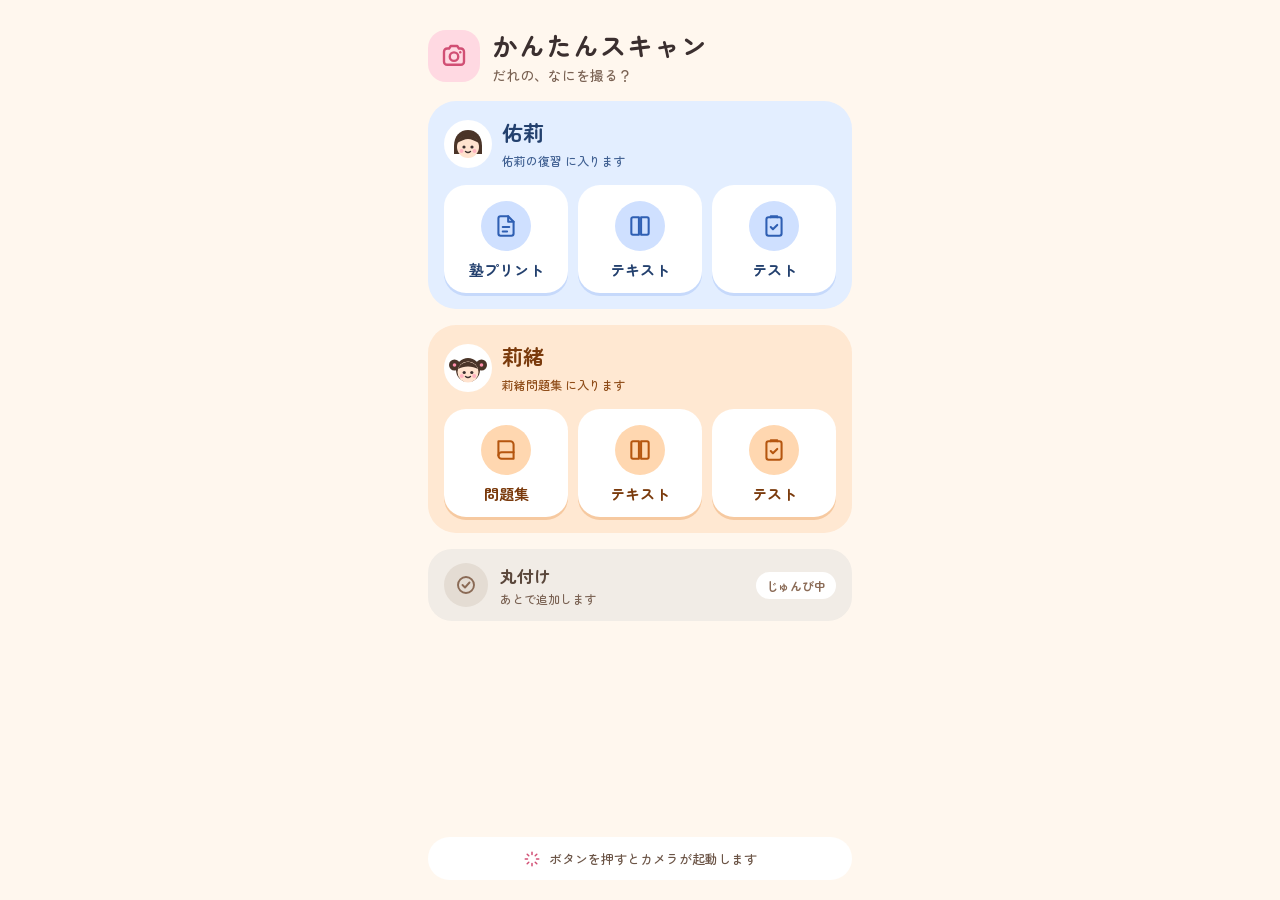
==== index.html @ 8f1786ba "Connect each button to Drive's own scan shortcut (folder picked in Drive), keep one fixed signing ke" ====
<!DOCTYPE html>
<html lang="ja">
<head>
<meta charset="utf-8">
<meta name="viewport" content="width=device-width, initial-scale=1, maximum-scale=1, user-scalable=no">
<meta name="theme-color" content="#fff7ee">
<title>かんたんスキャン</title>
<link rel="preconnect" href="https://fonts.googleapis.com">
<link rel="preconnect" href="https://fonts.gstatic.com" crossorigin>
<link href="https://fonts.googleapis.com/css2?family=Zen+Maru+Gothic:wght@500;700&display=swap" rel="stylesheet">
<style>
*{box-sizing:border-box;-webkit-tap-highlight-color:transparent}
[hidden]{display:none !important}
html,body{margin:0;height:100%;background:#0d0d0f;font-family:'Zen Maru Gothic','Hiragino Maru Gothic ProN',system-ui,sans-serif;overscroll-behavior:none;-webkit-user-select:none;user-select:none}
button{font:inherit;color:inherit;border:0;background:none;cursor:pointer;padding:0}
.screen{position:fixed;inset:0;display:none;flex-direction:column}
.screen.active{display:flex}

/* ---------- ① 送り先を選ぶ ---------- */
#home{background:#fff7ee;color:#3b2f2f;overflow-y:auto}
.homeIn{width:100%;max-width:460px;margin:0 auto;min-height:100%;display:flex;flex-direction:column;gap:16px;padding:26px 18px 20px}
.logoRow{display:flex;align-items:center;gap:12px}
.logo{width:52px;height:52px;border-radius:18px;background:#ffd9e2;display:flex;align-items:center;justify-content:center;flex:0 0 auto}
.logoRow h1{margin:0;font-size:26px;font-weight:700;letter-spacing:.04em}
.logoRow p{margin:2px 0 0;font-size:14px;font-weight:500;color:#7a6253}
.kid{border-radius:28px;padding:16px;display:flex;flex-direction:column;gap:14px}
.kid.yuri{background:#e3eeff}.kid.rio{background:#ffe8d2}
.kidHead{display:flex;align-items:center;gap:10px}
.kidHead h2{margin:0;font-size:21px;font-weight:700}
.kidHead span{font-size:12px;font-weight:500}
.yuri h2{color:#23406e}.yuri .kidHead span{color:#3f5f91}
.rio h2{color:#7a3a0c}.rio .kidHead span{color:#8e4b17}
.tiles{display:grid;grid-template-columns:repeat(3,minmax(0,1fr));gap:10px}
.tile{min-height:108px;padding:14px 4px 12px;background:#fff;border-radius:22px;display:flex;flex-direction:column;align-items:center;justify-content:center;gap:8px;transition:transform .08s}
.tile:active{transform:translateY(2px)}
.yuri .tile{box-shadow:0 3px 0 #c6d9fb}.rio .tile{box-shadow:0 3px 0 #f6c9a0}
.tile .ic{width:50px;height:50px;border-radius:50%;display:flex;align-items:center;justify-content:center}
.yuri .ic{background:#cfe0ff}.rio .ic{background:#ffd7b0}
.tile b{font-size:15px;font-weight:700}
.yuri .tile b{color:#23406e}.rio .tile b{color:#7a3a0c}
.mark{background:#f1ece6;border-radius:24px;padding:14px 16px;display:flex;align-items:center;gap:12px;color:#6b5446}
.mark .ic{width:44px;height:44px;border-radius:50%;background:#e4dcd3;display:flex;align-items:center;justify-content:center;flex:0 0 auto}
.mark b{font-size:17px;font-weight:700;color:#5a473b}
.mark small{display:block;font-size:12px;font-weight:500;color:#7a6253;margin-top:2px}
.badge{margin-left:auto;font-size:12px;font-weight:700;background:#fff;color:#8a6a55;border-radius:999px;padding:5px 10px;white-space:nowrap}
.homeFoot{margin-top:auto;display:flex;align-items:center;justify-content:center;gap:8px;padding:12px 16px;background:#fff;border-radius:999px;font-size:13px;font-weight:500;color:#6b5446}

/* ---------- ② カメラ ---------- */
#camera{background:#000;color:#fff}
.camView{position:relative;flex:1;overflow:hidden;background:#111}
#cv{position:absolute;inset:0;width:100%;height:100%;object-fit:cover}
#cOverlay{position:absolute;inset:0;width:100%;height:100%;pointer-events:none}
.camTop{position:absolute;left:0;right:0;top:0;padding:14px;display:flex;align-items:center;gap:10px}
.roundBtn{width:44px;height:44px;border-radius:50%;background:rgba(0,0,0,.6);display:flex;align-items:center;justify-content:center;flex:0 0 auto}
.destChip{display:flex;align-items:center;gap:8px;padding:9px 14px;border-radius:999px;background:rgba(0,0,0,.65);font-size:14px;font-weight:500;min-width:0;white-space:nowrap;overflow:hidden;text-overflow:ellipsis}
.destChip i{width:8px;height:8px;border-radius:50%;flex:0 0 auto}
.camHint{position:absolute;left:50%;top:76px;transform:translateX(-50%);padding:7px 14px;border-radius:999px;background:rgba(0,0,0,.7);font-size:13px;white-space:nowrap;transition:background .2s}
.camHint.ok{background:rgba(47,111,232,.85)}
.camToggles{position:absolute;left:0;right:0;bottom:14px;display:flex;justify-content:center;gap:8px;flex-wrap:wrap;padding:0 10px}
.pill{min-height:44px;padding:0 16px;border-radius:999px;background:rgba(0,0,0,.65);font-size:13px;font-weight:500}
.pill.on{background:#4f8cff;font-weight:700}
#cFlash{position:absolute;inset:0;background:#fff;opacity:0;pointer-events:none;transition:opacity .25s}
#cFlash.on{opacity:.7;transition:none}
.appMode{position:absolute;inset:0 0 70px 0;display:flex;flex-direction:column;align-items:center;justify-content:center;gap:12px;padding:24px;text-align:center;background:#111}
.appMode b{font-size:18px}.appMode p{margin:0;font-size:14px;line-height:1.7;color:#c9ced8}
.appMode button{min-height:52px;padding:0 26px;border-radius:14px;background:#4f8cff;font-weight:700;font-size:16px}
.noCam{position:absolute;inset:0;display:flex;flex-direction:column;align-items:center;justify-content:center;gap:14px;padding:24px;text-align:center;background:#111}
.noCam p{margin:0;font-size:15px;line-height:1.7}
.noCam button{min-height:48px;padding:0 20px;border-radius:14px;background:#4f8cff;font-weight:700}
.noCam button.sub{background:#2a2d35}
.camBar{height:150px;flex:0 0 auto;background:#000;display:flex;align-items:center;justify-content:space-between;padding:10px 24px 26px}
.thumbBtn{position:relative;width:64px;height:80px}
.thumbBtn .stack{position:absolute;left:8px;top:6px;width:48px;height:64px;border-radius:5px;background:#2a2d35;border:2px solid #fff;overflow:hidden;display:flex;align-items:center;justify-content:center}
.thumbBtn img{width:100%;height:100%;object-fit:cover;display:block}
.thumbBtn .cnt{position:absolute;right:-2px;top:-4px;min-width:24px;height:24px;padding:0 6px;border-radius:12px;background:#4f8cff;font-size:13px;font-weight:700;display:flex;align-items:center;justify-content:center}
.thumbBtn:disabled{opacity:.35}
.shutter{position:relative;width:82px;height:82px;border-radius:50%}
.shutter svg{position:absolute;inset:0}
.shutter .core{position:absolute;inset:9px;border-radius:50%;background:#fff;transition:transform .08s}
.shutter:active .core{transform:scale(.9)}
.sendBtn{min-width:78px;min-height:58px;padding:8px 14px;border-radius:16px;background:#4f8cff;display:flex;flex-direction:column;align-items:center;justify-content:center}
.sendBtn b{font-size:16px}.sendBtn small{font-size:11px}
.sendBtn:disabled{background:#2a2d35;color:#8b8f99}
.spin{width:26px;height:26px;border-radius:50%;border:3px solid rgba(255,255,255,.25);border-top-color:#fff;animation:sp .9s linear infinite}
@keyframes sp{to{transform:rotate(360deg)}}

/* ---------- 一覧・枠の調整（暗い画面） ---------- */
.dark{background:#0f1115;color:#f2f3f5}
.bar{display:flex;align-items:center;gap:10px;padding:10px 14px;min-height:56px}
.bar .title{flex:1;text-align:center;font-size:16px;font-weight:700}
.btnText{padding:9px 10px;border-radius:10px;font-size:14px}
.btnPill{padding:9px 14px;border-radius:999px;background:#262a33;font-size:13px;font-weight:700}
.btnPill.on{background:#4f8cff}
#rGrid{flex:1;overflow:auto;display:grid;grid-template-columns:repeat(auto-fill,minmax(140px,1fr));gap:12px;padding:6px 14px 16px;align-content:start}
.rTile{position:relative;background:#1b1e25;border-radius:14px;overflow:hidden;aspect-ratio:3/4;display:flex;align-items:center;justify-content:center}
.rTile img{width:100%;height:100%;object-fit:contain;display:block}
.rTile .no{position:absolute;left:8px;top:8px;background:rgba(0,0,0,.65);border-radius:999px;padding:2px 9px;font-size:12px;font-weight:700}
.foot{display:flex;gap:10px;padding:10px 14px 18px}
.foot button{flex:1;min-height:52px;border-radius:14px;background:#262a33;font-weight:700;font-size:15px}
.foot button.primary{background:#4f8cff;flex:1.4}
.foot button.danger{color:#ff7b7b}
#stage{position:relative;flex:1;overflow:hidden;touch-action:none;background:#000}
#eCanvas{position:absolute;left:0;top:0;touch-action:none}
#loupe{position:absolute;top:10px;width:124px;height:124px;border-radius:50%;border:3px solid #fff;box-shadow:0 4px 18px rgba(0,0,0,.6);display:none;pointer-events:none;background:#000}
#hint{position:absolute;left:50%;transform:translateX(-50%);bottom:10px;width:max-content;max-width:92%;background:rgba(0,0,0,.72);padding:7px 14px;border-radius:14px;font-size:12px;line-height:1.5;text-align:center;pointer-events:none;transition:opacity .4s}
.tools{display:flex;gap:2px;padding:8px 6px 2px}
.tool{flex:1 1 0;min-width:0;display:flex;flex-direction:column;align-items:center;gap:3px;padding:6px 2px;border-radius:12px;font-size:11px;color:#ddd;white-space:nowrap}
.tool.on{color:#6ea2ff}
.filters{display:flex;gap:8px;padding:6px 12px;overflow-x:auto}

/* ---------- 撮ってすぐの確認 ---------- */
.kTabs{display:flex;gap:8px;justify-content:center;padding:0 14px 8px}
.kStage{position:relative;flex:1;min-height:0;margin:0 14px;border-radius:14px;background:#000;display:flex;align-items:center;justify-content:center;overflow:hidden}
.kStage img{max-width:100%;max-height:100%;object-fit:contain;display:block;background:#fff}
.kStage canvas{width:100%;height:100%}
.kWait{position:absolute;inset:0;display:flex;flex-direction:column;align-items:center;justify-content:center;gap:12px;font-size:14px;background:#000}
.kNote{margin:8px 16px 0;min-height:20px;text-align:center;font-size:13px;color:#a9afbb}
.kFoot{padding-bottom:8px}
/* ---------- ③ 送りました ---------- */
.sentIn{width:100%;max-width:460px;margin:0 auto;flex:1;display:flex;flex-direction:column;gap:22px;padding:80px 20px 26px}
.okCircle{width:88px;height:88px;border-radius:50%;background:#1d2b45;display:flex;align-items:center;justify-content:center;margin:0 auto}
.sentIn h1{margin:0;text-align:center;font-size:26px}
.infoCard{background:#1b1e25;border-radius:16px;padding:4px 18px}
.infoRow{display:flex;justify-content:space-between;gap:12px;padding:14px 0;border-bottom:1px solid #2a2e37;font-size:14px}
.infoRow:last-child{border-bottom:0}
.infoRow span:first-child{color:#a9afbb;flex:0 0 auto}
.infoRow span:last-child{font-weight:700;text-align:right;word-break:break-all}
.sentNote{margin:0;text-align:center;font-size:13px;line-height:1.7;color:#a9afbb}
.bigBtns{margin-top:auto;display:flex;flex-direction:column;gap:12px}
.bigBtns button{min-height:56px;border-radius:16px;background:#262a33;font-size:16px;font-weight:700}
.bigBtns button.primary{background:#4f8cff}

/* ---------- 共通の重ね表示 ---------- */
#busy{position:fixed;inset:0;background:rgba(0,0,0,.55);display:none;align-items:center;justify-content:center;flex-direction:column;gap:14px;z-index:50;color:#fff}
#busy.on{display:flex}
#busy .spin{width:44px;height:44px;border-width:4px}
#toast{position:fixed;left:50%;top:70px;transform:translateX(-50%) translateY(-12px);background:#2b2b31;color:#fff;padding:10px 16px;border-radius:12px;font-size:13.5px;opacity:0;transition:all .25s;z-index:60;pointer-events:none;max-width:86vw;text-align:center}
#toast.on{opacity:1;transform:translateX(-50%) translateY(0)}
.sheetWrap{position:fixed;inset:0;background:rgba(0,0,0,.5);display:none;align-items:flex-end;justify-content:center;z-index:40}
.sheetWrap.on{display:flex}
.sheet{width:100%;max-width:520px;background:#1b1e25;color:#f2f3f5;border-radius:20px 20px 0 0;padding:18px 16px 22px;display:flex;flex-direction:column;gap:12px}
.sheet h3{margin:0;font-size:17px}
.sheet p{margin:0;font-size:14px;line-height:1.7;color:#c9ced8}
.sheet .where{background:#262a33;border-radius:12px;padding:12px 14px;font-size:15px;font-weight:700;color:#fff}
.sheet .row{display:flex;gap:10px}
.sheet .row button,.sheet>button{flex:1;min-height:52px;border-radius:14px;background:#2d313b;font-weight:700;font-size:15px}
.sheet button.primary{background:#4f8cff}
#driveWrap .sheet{max-height:90vh;overflow:auto}
.dlist{display:flex;flex-direction:column;gap:8px}
.drow{display:flex;align-items:center;gap:10px;background:#262a33;border-radius:12px;padding:10px 12px}
.drow .dt{flex:1;min-width:0}
.drow b{display:block;font-size:15px;color:#fff}
.drow small{display:block;font-size:12px;color:#aab0bc;overflow:hidden;text-overflow:ellipsis;white-space:nowrap}
.drow .st{display:block;font-size:12px;font-weight:700;color:#aab0bc;margin-top:2px}
.drow.on .st{color:#6fd39a}
.drow button{flex:none;min-height:44px;padding:0 14px;border-radius:12px;background:#4f8cff;font-weight:700;font-size:14px;color:#fff}
.drow.on button{background:#2d313b}
</style>
</head>
<body>

<!-- ① 送り先を選ぶ -->
<section id="home" class="screen active">
  <div class="homeIn">
    <div class="logoRow">
      <div class="logo"><svg aria-hidden="true" width="30" height="30" viewBox="0 0 24 24" fill="none" stroke="#d14f74" stroke-width="1.9" stroke-linecap="round" stroke-linejoin="round"><path d="M4 8.5A2.5 2.5 0 0 1 6.5 6h1.6l1.3-2h5.2l1.3 2h1.6A2.5 2.5 0 0 1 20 8.5v8A2.5 2.5 0 0 1 17.5 19h-11A2.5 2.5 0 0 1 4 16.5z"/><circle cx="12" cy="12.5" r="3.4"/><path d="M17 9h.01"/></svg></div>
      <div><h1>かんたんスキャン</h1><p>だれの、なにを撮る？</p></div>
    </div>

    <section class="kid yuri">
      <div class="kidHead">
        <svg role="img" aria-label="佑莉" width="48" height="48" viewBox="0 0 48 48"><circle cx="24" cy="24" r="24" fill="#fff"/><path d="M10 26c0-10 6-16 14-16s14 6 14 16v8H10z" fill="#4a3428"/><circle cx="24" cy="27" r="11" fill="#ffe3cf"/><path d="M13 23c3-6 8-8 11-8s8 2 11 8c-4-2-8-4-11-4s-7 2-11 4z" fill="#4a3428"/><circle cx="20" cy="27" r="1.6" fill="#3b2f2f"/><circle cx="28" cy="27" r="1.6" fill="#3b2f2f"/><circle cx="17.5" cy="31" r="2" fill="#ffb3c1"/><circle cx="30.5" cy="31" r="2" fill="#ffb3c1"/><path d="M21.5 31.5q2.5 2 5 0" fill="none" stroke="#3b2f2f" stroke-width="1.4" stroke-linecap="round"/></svg>
        <div><h2>佑莉</h2><span>佑莉の復習 に入ります</span></div>
      </div>
      <div class="tiles">
        <button class="tile" data-dest="yuri-print"><span class="ic"><svg aria-hidden="true" width="26" height="26" viewBox="0 0 24 24" fill="none" stroke="#2f5fb3" stroke-width="1.9" stroke-linecap="round" stroke-linejoin="round"><path d="M14 3H7a2 2 0 0 0-2 2v14a2 2 0 0 0 2 2h10a2 2 0 0 0 2-2V8z"/><path d="M14 3v5h5"/><path d="M9 13h6M9 17h4"/></svg></span><b>塾プリント</b></button>
        <button class="tile" data-dest="yuri-text"><span class="ic"><svg aria-hidden="true" width="26" height="26" viewBox="0 0 24 24" fill="none" stroke="#2f5fb3" stroke-width="1.9" stroke-linecap="round" stroke-linejoin="round"><path d="M4 5.5A1.5 1.5 0 0 1 5.5 4H11v16H5.5A1.5 1.5 0 0 1 4 18.5z"/><path d="M20 5.5A1.5 1.5 0 0 0 18.5 4H13v16h5.5a1.5 1.5 0 0 0 1.5-1.5z"/></svg></span><b>テキスト</b></button>
        <button class="tile" data-dest="yuri-test"><span class="ic"><svg aria-hidden="true" width="26" height="26" viewBox="0 0 24 24" fill="none" stroke="#2f5fb3" stroke-width="1.9" stroke-linecap="round" stroke-linejoin="round"><rect x="5" y="4" width="14" height="17" rx="2"/><path d="M9 4V3h6v1"/><path d="m9 13 2 2 4-4"/></svg></span><b>テスト</b></button>
      </div>
    </section>

    <section class="kid rio">
      <div class="kidHead">
        <svg role="img" aria-label="莉緒" width="48" height="48" viewBox="0 0 48 48"><circle cx="24" cy="24" r="24" fill="#fff"/><circle cx="10.5" cy="21" r="5.5" fill="#4a3428"/><circle cx="37.5" cy="21" r="5.5" fill="#4a3428"/><circle cx="24" cy="26" r="12" fill="#4a3428"/><circle cx="24" cy="28" r="10.5" fill="#ffe3cf"/><path d="M14 25c2-5 6-7 10-7s8 2 10 7c-3-1.5-6-2.5-10-2.5s-7 1-10 2.5z" fill="#4a3428"/><circle cx="10.5" cy="21" r="1.8" fill="#ff8fab"/><circle cx="37.5" cy="21" r="1.8" fill="#ff8fab"/><circle cx="20.2" cy="28.5" r="1.6" fill="#3b2f2f"/><circle cx="27.8" cy="28.5" r="1.6" fill="#3b2f2f"/><circle cx="17.8" cy="32" r="2" fill="#ffb3c1"/><circle cx="30.2" cy="32" r="2" fill="#ffb3c1"/><path d="M21.5 32.5q2.5 2 5 0" fill="none" stroke="#3b2f2f" stroke-width="1.4" stroke-linecap="round"/></svg>
        <div><h2>莉緒</h2><span>莉緒問題集 に入ります</span></div>
      </div>
      <div class="tiles">
        <button class="tile" data-dest="rio-book"><span class="ic"><svg aria-hidden="true" width="26" height="26" viewBox="0 0 24 24" fill="none" stroke="#b5560f" stroke-width="1.9" stroke-linecap="round" stroke-linejoin="round"><path d="M5 4h11a3 3 0 0 1 3 3v13H8a3 3 0 0 1-3-3z"/><path d="M5 17a3 3 0 0 1 3-3h11"/></svg></span><b>問題集</b></button>
        <button class="tile" data-dest="rio-text"><span class="ic"><svg aria-hidden="true" width="26" height="26" viewBox="0 0 24 24" fill="none" stroke="#b5560f" stroke-width="1.9" stroke-linecap="round" stroke-linejoin="round"><path d="M4 5.5A1.5 1.5 0 0 1 5.5 4H11v16H5.5A1.5 1.5 0 0 1 4 18.5z"/><path d="M20 5.5A1.5 1.5 0 0 0 18.5 4H13v16h5.5a1.5 1.5 0 0 0 1.5-1.5z"/></svg></span><b>テキスト</b></button>
        <button class="tile" data-dest="rio-test"><span class="ic"><svg aria-hidden="true" width="26" height="26" viewBox="0 0 24 24" fill="none" stroke="#b5560f" stroke-width="1.9" stroke-linecap="round" stroke-linejoin="round"><rect x="5" y="4" width="14" height="17" rx="2"/><path d="M9 4V3h6v1"/><path d="m9 13 2 2 4-4"/></svg></span><b>テスト</b></button>
      </div>
    </section>

    <div class="mark" aria-disabled="true">
      <span class="ic"><svg aria-hidden="true" width="24" height="24" viewBox="0 0 24 24" fill="none" stroke="#8a6a55" stroke-width="1.9" stroke-linecap="round" stroke-linejoin="round"><circle cx="12" cy="12" r="8"/><path d="m8.5 12 2.5 2.5 4.5-5"/></svg></span>
      <div><b>丸付け</b><small>あとで追加します</small></div>
      <span class="badge">じゅんび中</span>
    </div>

    <div class="homeFoot"><svg aria-hidden="true" width="18" height="18" viewBox="0 0 24 24" fill="none" stroke="#d14f74" stroke-width="2" stroke-linecap="round"><path d="M12 3v3M12 18v3M3 12h3M18 12h3M5.6 5.6l2.1 2.1M16.3 16.3l2.1 2.1M5.6 18.4l2.1-2.1M16.3 7.7l2.1-2.1"/></svg><span id="homeFootText">ボタンを押すとカメラが起動します</span></div>
    <button id="driveBtn" hidden style="min-height:48px;border-radius:999px;background:#fff;color:#8a2d4b;font-weight:700;font-size:14px;border:2px solid #ffd9e2">ドライブのスキャンとつなぐ</button>
    <button id="setupBtn" hidden style="min-height:48px;border-radius:999px;background:#ffd9e2;color:#8a2d4b;font-weight:700;font-size:14px">最初の設定：設定リンクを貼り付ける</button>
  </div>
</section>

<!-- ② カメラ -->
<section id="camera" class="screen">
  <div class="camView">
    <video id="cv" autoplay playsinline muted></video>
    <canvas id="cOverlay"></canvas>
    <div id="cFlash"></div>
    <div class="camTop">
      <button class="roundBtn" id="cBack" aria-label="送り先の選択にもどる"><svg aria-hidden="true" width="22" height="22" viewBox="0 0 24 24" fill="none" stroke="#fff" stroke-width="2" stroke-linecap="round" stroke-linejoin="round"><path d="m15 6-6 6 6 6"/></svg></button>
      <div class="destChip"><i id="cDot"></i><span id="cDest"></span></div>
      <span style="flex:1"></span>
      <button class="roundBtn" id="cGallery" aria-label="スマホの写真から取り込む"><svg aria-hidden="true" width="22" height="22" viewBox="0 0 24 24" fill="none" stroke="#fff" stroke-width="1.8" stroke-linecap="round" stroke-linejoin="round"><rect x="3" y="4" width="18" height="16" rx="2"/><circle cx="9" cy="10" r="1.8"/><path d="m21 16-5-5-8 9"/></svg></button>
    </div>
    <div class="camHint" id="cHint">紙を画面に入れてください</div>
    <div class="camToggles">
      <button class="pill" id="cAuto" aria-pressed="false">自動撮影</button>
      <button class="pill" id="cSplit" aria-pressed="false">見開き分割</button>
      <button class="pill" id="cLight" aria-pressed="false" hidden>ライト</button>
      <button class="pill" id="cMode" aria-pressed="false">カメラアプリで撮る</button>
    </div>
    <div class="appMode" id="cAppMode" hidden>
      <svg aria-hidden="true" width="56" height="56" viewBox="0 0 24 24" fill="none" stroke="#6ea2ff" stroke-width="1.6" stroke-linecap="round" stroke-linejoin="round"><path d="M4 8.5A2.5 2.5 0 0 1 6.5 6h1.6l1.3-2h5.2l1.3 2h1.6A2.5 2.5 0 0 1 20 8.5v8A2.5 2.5 0 0 1 17.5 19h-11A2.5 2.5 0 0 1 4 16.5z"/><circle cx="12" cy="12.5" r="3.4"/></svg>
      <b>カメラアプリで撮るモード</b>
      <p>シャッターを押すとPixelのカメラが開きます。<br>撮って「✓」を押すと、ここに戻って自動で切り抜きます。</p>
      <button id="cAppShoot">カメラを開く</button>
    </div>
    <div class="noCam" id="cNoCam" hidden>
      <p>カメラを使えませんでした。<br>カメラの許可を確かめてください。</p>
      <button id="cRetry">もう一度カメラを起動</button>
      <button class="sub" id="cCamApp">カメラアプリで撮る</button>
    </div>
  </div>
  <div class="camBar">
    <button class="thumbBtn" id="cThumb" aria-label="撮ったページを見る" disabled><span class="stack" id="cStack"></span><span class="cnt" id="cCount">0</span></button>
    <button class="shutter" id="cShutter" aria-label="撮る">
      <svg width="82" height="82" viewBox="0 0 82 82" aria-hidden="true"><circle cx="41" cy="41" r="37" fill="none" stroke="#fff" stroke-width="4"/><circle id="cRing" cx="41" cy="41" r="37" fill="none" stroke="#4f8cff" stroke-width="5" stroke-linecap="round" stroke-dasharray="232.5" stroke-dashoffset="232.5" transform="rotate(-90 41 41)"/></svg>
      <span class="core"></span>
    </button>
    <button class="sendBtn" id="cSend" disabled><b>送る</b><small id="cSendN">0ページ</small></button>
  </div>
</section>

<!-- 撮ってすぐの確認（カメラアプリで撮るモード） -->
<section id="confirm" class="screen dark">
  <div class="bar"><span style="width:64px"></span><div class="title" id="kTitle">確認</div><span style="width:64px"></span></div>
  <div class="kTabs"><button class="btnPill on" id="kTabOut">仕上がり</button><button class="btnPill" id="kTabSrc">元の写真と枠</button></div>
  <div class="kStage" id="kStage">
    <img id="kImg" alt="切り抜いたページ">
    <canvas id="kCanvas" hidden></canvas>
    <div class="kWait" id="kWait"><div class="spin"></div><span>切り抜いています…</span></div>
  </div>
  <p class="kNote" id="kNote"></p>
  <div class="foot kFoot">
    <button id="kRetake">撮り直す</button>
    <button id="kFix">枠を直す</button>
  </div>
  <div class="foot kFoot" style="padding-top:0">
    <button id="kSend">OK・送る</button>
    <button class="primary" id="kNext">OK・次を撮る</button>
  </div>
</section>

<!-- 撮ったページの一覧 -->
<section id="review" class="screen dark">
  <div class="bar"><button class="btnText" id="rBack">‹ カメラ</button><div class="title" id="rTitle">撮ったページ</div><span style="width:64px"></span></div>
  <div id="rGrid"></div>
  <div class="foot"><button id="rMore">＋ 撮りたす</button><button class="primary" id="rSend">送る</button></div>
</section>

<!-- 枠の調整 -->
<section id="edit" class="screen dark">
  <div class="bar"><button class="btnText" id="eBack">‹ もどる</button><div class="title">枠を合わせる</div><button class="btnPill" id="ePreview">仕上がりを見る</button></div>
  <div id="stage"><canvas id="eCanvas"></canvas><canvas id="loupe" width="248" height="248"></canvas><div id="hint">青い枠を紙のふちに合わせてください</div></div>
  <div class="tools">
    <button class="tool" id="tAuto"><svg width="24" height="24" viewBox="0 0 24 24" fill="none" stroke="currentColor" stroke-width="1.7" stroke-linecap="round" stroke-linejoin="round" aria-hidden="true"><path d="M12 3v3M12 18v3M3 12h3M18 12h3"/><rect x="7" y="7" width="10" height="10" rx="1.5"/></svg>自動検出</button>
    <button class="tool" id="tFull"><svg width="24" height="24" viewBox="0 0 24 24" fill="none" stroke="currentColor" stroke-width="1.7" stroke-linecap="round" stroke-linejoin="round" aria-hidden="true"><path d="M4 9V4h5M15 4h5v5M20 15v5h-5M9 20H4v-5"/></svg>画像全体</button>
    <button class="tool" id="tFlat"><svg width="24" height="24" viewBox="0 0 24 24" fill="none" stroke="currentColor" stroke-width="1.7" stroke-linecap="round" stroke-linejoin="round" aria-hidden="true"><path d="M4 7c4-3 12-3 16 0"/><path d="M4 17h16"/><path d="M12 10v4"/></svg>曲がり解除</button>
    <button class="tool" id="tRot"><svg width="24" height="24" viewBox="0 0 24 24" fill="none" stroke="currentColor" stroke-width="1.7" stroke-linecap="round" stroke-linejoin="round" aria-hidden="true"><path d="M20 11a8 8 0 1 0-2.3 5.7"/><path d="M20 4v7h-7"/></svg><span id="tRotLbl">回転</span></button>
    <button class="tool" id="tSplit"><svg width="24" height="24" viewBox="0 0 24 24" fill="none" stroke="currentColor" stroke-width="1.7" stroke-linecap="round" stroke-linejoin="round" aria-hidden="true"><rect x="3" y="5" width="18" height="14" rx="1.5"/><path d="M12 5v14" stroke-dasharray="2 2"/></svg>見開き分割</button>
  </div>
  <div class="filters" id="eFilters">
    <button class="btnPill" data-f="color">くっきり</button>
    <button class="btnPill" data-f="gray">グレー</button>
    <button class="btnPill" data-f="bw">白黒</button>
    <button class="btnPill" data-f="none">元の画像</button>
  </div>
  <div class="foot"><button class="danger" id="eDelete">削除</button><button class="primary" id="eSave">完了</button></div>
</section>

<!-- ③ 送りました -->
<section id="sent" class="screen dark">
  <div class="sentIn">
    <div class="okCircle"><svg role="img" aria-label="完了" width="44" height="44" viewBox="0 0 24 24" fill="none" stroke="#5b9dff" stroke-width="2.2" stroke-linecap="round" stroke-linejoin="round"><path d="m5 12.5 4.5 4.5L19 7.5"/></svg></div>
    <h1 id="sTitle">送りました</h1>
    <div class="infoCard">
      <div class="infoRow"><span>送り先</span><span id="sDest"></span></div>
      <div class="infoRow"><span>ページ数</span><span id="sPages"></span></div>
      <div class="infoRow"><span>ファイル名</span><span id="sName"></span></div>
    </div>
    <p class="sentNote" id="sNote">次の取り込みのときに、復習の仕組みが読み込みます</p>
    <div class="bigBtns">
      <button id="sMore">続けて撮る（同じ送り先）</button>
      <button class="primary" id="sHome">送り先の選択にもどる</button>
    </div>
  </div>
</section>

<!-- 送る前の確認 -->
<div class="sheetWrap" id="sendWrap">
  <div class="sheet">
    <h3 id="sendTitle">ドライブに送ります</h3>
    <p id="sendMsg">次の画面で「ドライブ」を選び、保存先のフォルダをここにして「保存」を押してください。</p>
    <div class="where" id="sendWhere"></div>
    <div class="row"><button id="sendCancel">やめる</button><button class="primary" id="sendGo">ドライブに送る</button></div>
  </div>
</div>
<div class="sheetWrap" id="setupWrap">
  <div class="sheet">
    <h3>最初の設定</h3>
    <p>前に送った「スマホ用の設定リンク」（https://cooo521.github.io/scan/#setup=… で始まるもの）を長押しでコピーして、下に貼り付けてください。</p>
    <textarea id="setupText" rows="4" style="width:100%;border-radius:12px;border:0;padding:10px;font:inherit;font-size:13px;background:#262a33;color:#fff;-webkit-user-select:text;user-select:text" placeholder="ここに貼り付け"></textarea>
    <div class="row"><button id="setupCancel">やめる</button><button class="primary" id="setupOk">設定する</button></div>
  </div>
</div>
<div class="sheetWrap" id="driveWrap">
  <div class="sheet">
    <h3>ドライブのスキャンとつなぐ</h3>
    <p>つないだボタンを押すと、ドライブのスキャン画面が開き、選んだフォルダにそのまま保存されます。つなぐのは1つにつき最初の1回だけです。</p>
    <p style="font-size:13px">①「つなぐ」を押す　②ドライブのフォルダ選びの画面で、そのボタンの下に書いてあるフォルダを選んで決定する</p>
    <p id="driveNone" hidden style="color:#ffb4c2">このスマホのドライブのアプリに「ドライブ スキャン」が見つかりませんでした。ドライブのアプリを最新にしてから、もう一度開いてください。</p>
    <div class="dlist" id="driveList"></div>
    <p id="driveDebug" hidden style="font-size:11px;line-height:1.5;color:#8b92a0;word-break:break-all"></p>
    <button id="driveClose">とじる</button>
  </div>
</div>
<div class="sheetWrap" id="askWrap">
  <div class="sheet">
    <p id="askMsg" style="color:#f2f3f5;font-size:15px"></p>
    <div class="row"><button id="askNo">やめる</button><button class="primary" id="askYes">OK</button></div>
  </div>
</div>
<div id="busy"><div class="spin"></div><div id="busyMsg">処理中…</div></div>
<div id="toast"></div>
<input type="file" id="fileCam" accept="image/*" capture="environment" style="display:none">
<input type="file" id="fileGal" accept="image/*" multiple style="display:none">

<script>
'use strict';
/* =========================================================
   かんたんスキャン — 選んだフォルダ用に撮って、PDFにしてドライブへ
   画像の処理はすべてスマホの中で行います（外には送りません）
   ========================================================= */
const MAX_SRC = 4096;   // 元画像の長辺（px）
const MAX_OUT = 3200;   // 仕上がりの長辺（px）A4で約270dpi
const PREVIEW_OUT = 1100;
const DET = 512;        // ふち検出に使う縮小サイズ
const N_PROF = 32;      // ふちの曲がりを持つ点の数
const EDGES = {top:[0,1], right:[1,2], bottom:[3,2], left:[0,3]};   // 角: 0左上 1右上 2右下 3左下
const Q1=N_PROF/4, Q2=N_PROF/2, Q3=N_PROF*3/4;
const HANDLES = [['top',Q1],['top',Q2],['top',Q3],['bottom',Q1],['bottom',Q2],['bottom',Q3],['left',Q2],['right',Q2]];
const TENT = {top:Q1, bottom:Q1, left:Q2, right:Q2};

const $ = s => document.querySelector(s);
const clamp = (v,a,b) => v<a?a:v>b?b:v;
function mkCanvas(w,h){ const c=document.createElement('canvas'); c.width=w; c.height=h; return c; }
function ctx2d(c){ return c.getContext('2d',{willReadFrequently:true}); }
const nextFrame = () => new Promise(r => requestAnimationFrame(() => setTimeout(r, 0)));
function toBlob(c,q){ return new Promise((res,rej)=>c.toBlob(b=>b?res(b):rej(new Error('encode')),'image/jpeg',q||0.88)); }

/* ---------------- 画像の読み込み ---------------- */
async function loadFile(file){
  let img;
  try { img = await createImageBitmap(file, {imageOrientation:'from-image'}); }
  catch(e){
    img = await new Promise((res,rej)=>{ const im=new Image(); const u=URL.createObjectURL(file);
      im.onload=()=>{URL.revokeObjectURL(u);res(im);}; im.onerror=()=>{URL.revokeObjectURL(u);rej(new Error('decode'));}; im.src=u; });
  }
  const iw = img.width||img.naturalWidth, ih = img.height||img.naturalHeight;
  const s = Math.min(1, MAX_SRC/Math.max(iw,ih));
  const c = mkCanvas(Math.round(iw*s), Math.round(ih*s));
  const g = c.getContext('2d',{willReadFrequently:true}); g.imageSmoothingQuality='high'; g.drawImage(img,0,0,c.width,c.height);
  if (img.close) img.close();
  return c;
}
function imageDataOf(c){ return ctx2d(c).getImageData(0,0,c.width,c.height); }

/* ---------------- 小さな画像処理の道具 ---------------- */
function blurBox(src,w,h,r){
  const tmp=new Float32Array(w*h), out=new Float32Array(w*h), k=2*r+1;
  for(let y=0;y<h;y++){ const row=y*w; let acc=0;
    for(let x=-r;x<=r;x++) acc+=src[row+clamp(x,0,w-1)];
    for(let x=0;x<w;x++){ tmp[row+x]=acc/k; acc+=src[row+Math.min(w-1,x+r+1)]-src[row+Math.max(0,x-r)]; } }
  for(let x=0;x<w;x++){ let acc=0;
    for(let y=-r;y<=r;y++) acc+=tmp[clamp(y,0,h-1)*w+x];
    for(let y=0;y<h;y++){ out[y*w+x]=acc/k; acc+=tmp[Math.min(h-1,y+r+1)*w+x]-tmp[Math.max(0,y-r)*w+x]; } }
  return out;
}
function gradMag(A,w,h){
  const M=new Float32Array(w*h);
  for(let y=1;y<h-1;y++) for(let x=1;x<w-1;x++){ const i=y*w+x;
    const gx=(A[i-w+1]+2*A[i+1]+A[i+w+1])-(A[i-w-1]+2*A[i-1]+A[i+w-1]);
    const gy=(A[i+w-1]+2*A[i+w]+A[i+w+1])-(A[i-w-1]+2*A[i-w]+A[i-w+1]);
    M[i]=Math.sqrt(gx*gx+gy*gy)*0.25; }
  return M;
}
function dilate(m,w,h,r){
  if(r<=0) return m;
  const t=new Uint8Array(w*h), o=new Uint8Array(w*h);
  for(let y=0;y<h;y++){ const row=y*w; let last=-1e9;
    for(let x=0;x<w+r;x++){ if(x<w&&m[row+x]) last=x; const xx=x-r; if(xx>=0) t[row+xx]= (x-last<=2*r && last>=xx-r)?1:0; } }
  for(let x=0;x<w;x++){ let last=-1e9;
    for(let y=0;y<h+r;y++){ if(y<h&&t[y*w+x]) last=y; const yy=y-r; if(yy>=0) o[yy*w+x]=(y-last<=2*r && last>=yy-r)?1:0; } }
  return o;
}
function invert(m){ const o=new Uint8Array(m.length); for(let i=0;i<m.length;i++) o[i]=m[i]?0:1; return o; }
function erode(m,w,h,r){ return invert(dilate(invert(m),w,h,r)); }
function borderFlood(pass,w,h){
  const vis=new Uint8Array(w*h), st=new Int32Array(w*h); let sp=0;
  const push=i=>{ if(pass[i]&&!vis[i]){ vis[i]=1; st[sp++]=i; } };
  for(let x=0;x<w;x++){ push(x); push((h-1)*w+x); }
  for(let y=0;y<h;y++){ push(y*w); push(y*w+w-1); }
  while(sp){ const i=st[--sp], x=i%w;
    if(x>0) push(i-1); if(x<w-1) push(i+1); if(i>=w) push(i-w); if(i<w*(h-1)) push(i+w); }
  return vis;
}
function fillHoles(m,w,h){ return invert(borderFlood(invert(m),w,h)); }
function largestComp(m,w,h){
  const n=w*h, lab=new Int32Array(n), st=new Int32Array(n); let best=0,bestA=0,cur=0;
  for(let s=0;s<n;s++){ if(!m[s]||lab[s]) continue; cur++; let sp=0,a=0; st[sp++]=s; lab[s]=cur;
    while(sp){ const i=st[--sp], x=i%w; a++;
      if(x>0&&m[i-1]&&!lab[i-1]){lab[i-1]=cur;st[sp++]=i-1;}
      if(x<w-1&&m[i+1]&&!lab[i+1]){lab[i+1]=cur;st[sp++]=i+1;}
      if(i>=w&&m[i-w]&&!lab[i-w]){lab[i-w]=cur;st[sp++]=i-w;}
      if(i<n-w&&m[i+w]&&!lab[i+w]){lab[i+w]=cur;st[sp++]=i+w;} }
    if(a>bestA){bestA=a;best=cur;} }
  const out=new Uint8Array(n); if(best) for(let i=0;i<n;i++) if(lab[i]===best) out[i]=1;
  return out;
}
function countMask(m){ let a=0; for(let i=0;i<m.length;i++) a+=m[i]; return a; }
function borderTouch(m,w,h){ let t=0; for(let x=0;x<w;x++){ t+=m[x]+m[(h-1)*w+x]; } for(let y=0;y<h;y++){ t+=m[y*w]+m[y*w+w-1]; } return t/(2*(w+h)); }
function otsu(S){
  const hist=new Float64Array(256); for(let i=0;i<S.length;i++) hist[clamp(S[i]|0,0,255)]++;
  let total=S.length, sum=0; for(let t=0;t<256;t++) sum+=t*hist[t];
  let sB=0,wB=0,max=-1,th=128;
  for(let t=0;t<256;t++){ wB+=hist[t]; if(!wB) continue; const wF=total-wB; if(!wF) break; sB+=t*hist[t];
    const mB=sB/wB, mF=(sum-sB)/wF, v=wB*wF*(mB-mF)*(mB-mF); if(v>max){max=v;th=t;} }
  return th+0.5;
}

/* ---------------- 形（多角形）の道具 ---------------- */
function convexHull(P){
  P.sort((a,b)=>a[0]-b[0]||a[1]-b[1]);
  const cr=(o,a,b)=>(a[0]-o[0])*(b[1]-o[1])-(a[1]-o[1])*(b[0]-o[0]);
  const lo=[],up=[];
  for(const p of P){ while(lo.length>=2&&cr(lo[lo.length-2],lo[lo.length-1],p)<=0) lo.pop(); lo.push(p); }
  for(let i=P.length-1;i>=0;i--){ const p=P[i]; while(up.length>=2&&cr(up[up.length-2],up[up.length-1],p)<=0) up.pop(); up.push(p); }
  up.pop(); lo.pop(); return lo.concat(up);
}
function hullOfMask(m,w,h){
  const pts=[];
  for(let y=0;y<h;y++){ let l=-1,r=-1; const row=y*w; for(let x=0;x<w;x++) if(m[row+x]){ if(l<0) l=x; r=x; }
    if(l>=0){ pts.push([l,y+0.5]); pts.push([r+1,y+0.5]); } }
  return pts.length>=4 ? convexHull(pts) : [];
}
function polyArea(q){ let a=0; for(let i=0;i<q.length;i++){ const p=q[i], n=q[(i+1)%q.length]; a+=p.x*n.y-n.x*p.y; } return Math.abs(a)/2; }
function quadFromHull(H){
  const n0=H.length; if(n0<4) return null;
  const step=Math.max(1,Math.ceil(n0/64)), idx=[]; for(let i=0;i<n0;i+=step) idx.push(i);
  const n=idx.length; if(n<4) return null;
  const P=i=>H[idx[i]];
  const tri=(a,b,c)=>Math.abs((b[0]-a[0])*(c[1]-a[1])-(c[0]-a[0])*(b[1]-a[1]))*0.5;
  let best=0,res=null;
  for(let i=0;i<n;i++) for(let k=i+2;k<n;k++){
    let b1=0,j1=-1; for(let j=i+1;j<k;j++){ const a=tri(P(i),P(j),P(k)); if(a>b1){b1=a;j1=j;} }
    let b2=0,l1=-1; for(let l=k+1;l<n+i;l++){ const ll=l%n; if(ll===i) continue; const a=tri(P(i),P(k),P(ll)); if(a>b2){b2=a;l1=ll;} }
    if(j1>=0&&l1>=0&&b1+b2>best){ best=b1+b2; res=[idx[i],idx[j1],idx[k],idx[l1]]; } }
  if(!res) return null;
  // 間引く前の点で角を微調整
  const areaOf=r=>{ const q=r.map(t=>({x:H[t][0],y:H[t][1]})); return polyArea(q); };
  for(let round=0;round<2;round++) for(let c=0;c<4;c++){
    const prev=res[(c+3)%4], next=res[(c+1)%4]; let bestA=areaOf(res), bestI=res[c];
    for(let t=(prev+1)%n0; t!==next; t=(t+1)%n0){ const r2=res.slice(); r2[c]=t; const a=areaOf(r2); if(a>bestA){bestA=a;bestI=t;} }
    res[c]=bestI; }
  return orderCorners(res.map(t=>({x:H[t][0],y:H[t][1]})));
}
function orderCorners(q){
  const cx=q.reduce((s,p)=>s+p.x,0)/4, cy=q.reduce((s,p)=>s+p.y,0)/4;
  const s=q.slice().sort((a,b)=>Math.atan2(a.y-cy,a.x-cx)-Math.atan2(b.y-cy,b.x-cx));
  let k=0; for(let i=1;i<4;i++) if(s[i].x+s[i].y<s[k].x+s[k].y) k=i;
  return [s[k],s[(k+1)%4],s[(k+2)%4],s[(k+3)%4]];
}
function quadOK(q){
  let sign=0;
  for(let i=0;i<4;i++){ const a=q[i],b=q[(i+1)%4],c=q[(i+2)%4];
    const cr=(b.x-a.x)*(c.y-b.y)-(b.y-a.y)*(c.x-b.x); if(Math.abs(cr)<1e-6) return false;
    const sg=Math.sign(cr); if(!sign) sign=sg; else if(sg!==sign) return false;
    const v1x=a.x-b.x,v1y=a.y-b.y,v2x=c.x-b.x,v2y=c.y-b.y;
    const ang=Math.acos(clamp((v1x*v2x+v1y*v2y)/(Math.hypot(v1x,v1y)*Math.hypot(v2x,v2y)),-1,1))*180/Math.PI;
    if(ang<25||ang>155) return false; }
  return true;
}

/* ---------------- 曲がったふち（4辺）の表し方 ----------------
   辺ごとに「まっすぐな線（角と角を結ぶ線）からのずれ」を N_PROF+1 点で持つ */
function emptyProf(){ return new Array(N_PROF+1).fill(0); }
function edgeFrame(geom,e){ const [ia,ib]=EDGES[e]; const A=geom.c[ia], B=geom.c[ib];
  const dx=B.x-A.x, dy=B.y-A.y, L=Math.hypot(dx,dy)||1; return {A,B,L,n:{x:dy/L,y:-dx/L}}; }
function profAt(p,t){
  const f=clamp(t,0,1)*N_PROF; let i=Math.floor(f); if(i>=N_PROF) i=N_PROF-1; const s=f-i;
  const g=k=>k<0?2*p[0]-p[1]:k>N_PROF?2*p[N_PROF]-p[N_PROF-1]:p[k];
  const p0=g(i-1),p1=g(i),p2=g(i+1),p3=g(i+2);
  return 0.5*((2*p1)+(-p0+p2)*s+(2*p0-5*p1+4*p2-p3)*s*s+(-p0+3*p1-3*p2+p3)*s*s*s);
}
function edgePoint(geom,e,t){ const F=edgeFrame(geom,e), o=profAt(geom.p[e],t);
  return {x:F.A.x+(F.B.x-F.A.x)*t+F.n.x*o, y:F.A.y+(F.B.y-F.A.y)*t+F.n.y*o}; }
function edgePolyline(geom,e,m){ const a=[]; for(let i=0;i<=m;i++) a.push(edgePoint(geom,e,i/m)); return a; }
function polyLen(a){ let s=0; for(let i=1;i<a.length;i++) s+=Math.hypot(a[i].x-a[i-1].x,a[i].y-a[i-1].y); return s; }
function cloneGeom(g){ return {c:g.c.map(p=>({x:p.x,y:p.y})), p:{top:g.p.top.slice(),right:g.p.right.slice(),bottom:g.p.bottom.slice(),left:g.p.left.slice()}}; }
function fullGeom(w,h,inset){ const ix=w*(inset||0), iy=h*(inset||0);
  return {c:[{x:ix,y:iy},{x:w-ix,y:iy},{x:w-ix,y:h-iy},{x:ix,y:h-iy}], p:{top:emptyProf(),right:emptyProf(),bottom:emptyProf(),left:emptyProf()}}; }
function applyTent(prof,ic,delta,half){ for(let k=1;k<N_PROF;k++){ const wt=1-Math.abs(k-ic)/half; if(wt>0) prof[k]+=delta*wt; } }

/* ---------------- 紙のふちを自動で見つける ---------------- */
function detect(src,size,quick){
  const W0=src.width, H0=src.height, sc=Math.min(1,(size||DET)/Math.max(W0,H0));
  const w=Math.max(16,Math.round(W0*sc)), h=Math.max(16,Math.round(H0*sc));
  const c=mkCanvas(w,h), g=ctx2d(c); g.drawImage(src,0,0,w,h);
  const r=detectData(g.getImageData(0,0,w,h).data,w,h,{profiles:!quick});
  if(!r.found) return {geom:fullGeom(W0,H0,0.03),found:false};
  const inv=1/sc, geom={c:r.c.map(p=>({x:clamp(p.x*inv,0,W0),y:clamp(p.y*inv,0,H0)})), p:{}};
  for(const e in r.p) geom.p[e]=r.p[e].map(v=>v*inv);
  return {geom,found:true,score:r.score,name:r.name};
}
// 縮小した画像の画素から紙の四隅とふちの曲がりを探す（裏側の作業場所でも動く）
function detectData(d,w,h,opt){
  const n=w*h;
  let L=new Float32Array(n), C=new Float32Array(n);
  for(let i=0,j=0;i<n;i++,j+=4){ const r=d[j],gg=d[j+1],b=d[j+2];
    L[i]=0.299*r+0.587*gg+0.114*b; C[i]=Math.max(r,gg,b)-Math.min(r,gg,b); }
  L=blurBox(blurBox(L,w,h,1),w,h,2); C=blurBox(blurBox(C,w,h,1),w,h,2);
  const GL=gradMag(L,w,h), GC=gradMag(C,w,h), M=new Float32Array(n);
  for(let i=0;i<n;i++) M[i]=Math.max(GL[i],GC[i]*1.2);
  const samp=[]; for(let i=0;i<n;i+=3) samp.push(M[i]); samp.sort((a,b)=>a-b);
  const pct=p=>samp[Math.min(samp.length-1,Math.floor(p*samp.length))];
  const Tsup=Math.max(3,pct(0.86));
  const cands=[];
  // 白っぽい紙らしさ（明るくて色が薄い）
  const S=new Float32Array(n); for(let i=0;i<n;i++) S[i]=L[i]-0.9*C[i];
  const th=otsu(S), pm=new Uint8Array(n); for(let i=0;i<n;i++) pm[i]=S[i]>th?1:0;

  function addCand(mask,grow,name){
    let m=largestComp(mask,w,h); let area=countMask(m); if(area<n*0.05) return;
    m=fillHoles(m,w,h); if(grow) m=dilate(m,w,h,grow);
    area=countMask(m);
    const hull=hullOfMask(m,w,h), q=quadFromHull(hull); if(!q||!quadOK(q)) return;
    const qa=polyArea(q), frac=qa/n; if(frac<0.06||frac>0.985) return;
    const fit=Math.min(area,qa)/Math.max(area,qa);
    let sup=0,cnt=0;
    for(let s=0;s<4;s++){ const A=q[s],B=q[(s+1)%4], dx=B.x-A.x, dy=B.y-A.y, Ln=Math.hypot(dx,dy)||1, nx=dy/Ln, ny=-dx/Ln;
      for(let t=0.1;t<=0.901;t+=0.04){ cnt++; let ok=0;
        for(let o=-3;o<=3;o++){ const x=Math.round(A.x+dx*t+nx*o), y=Math.round(A.y+dy*t+ny*o);
          if(x>=0&&y>=0&&x<w&&y<h&&M[y*w+x]>Tsup){ok=1;break;} } sup+=ok; } }
    // 枠のすぐ内側が紙らしいか（本の表紙などを紙と取りちがえないため）
    let pap=0,pc=0; const qcx=(q[0].x+q[1].x+q[2].x+q[3].x)/4, qcy=(q[0].y+q[1].y+q[2].y+q[3].y)/4;
    for(let s=0;s<4;s++){ const A=q[s],B=q[(s+1)%4], dx=B.x-A.x, dy=B.y-A.y, Ln=Math.hypot(dx,dy)||1; let nx=dy/Ln, ny=-dx/Ln;
      if((qcx-(A.x+B.x)/2)*nx+(qcy-(A.y+B.y)/2)*ny<0){ nx=-nx; ny=-ny; }
      for(let t=0.1;t<=0.901;t+=0.05) for(const o of [4,6,8]){ const x=Math.round(A.x+dx*t+nx*o), y=Math.round(A.y+dy*t+ny*o); pc++; if(x>=0&&y>=0&&x<w&&y<h&&pm[y*w+x]) pap++; } }
    const band=pap/pc;
    const support=sup/cnt, touch=borderTouch(m,w,h);
    const score=Math.sqrt(frac)*fit*fit*(0.35+0.65*support)*(1-0.6*Math.min(1,touch*2.5))*(0.25+0.75*band);
    cands.push({q,mask:m,score,name});
  }
  // 方法1: 輪郭（明るさ・色の変わり目）で囲まれた部分
  for(const p of [0.72,0.82,0.9,0.95]){
    const T=Math.max(3,pct(p)), E=new Uint8Array(n); for(let i=0;i<n;i++) E[i]=M[i]>T?1:0;
    const Ed=dilate(E,w,h,1), bg=borderFlood(invert(Ed),w,h);
    addCand(erode(invert(bg),w,h,2),2,'edge'+p);
  }
  // 方法2: 白っぽい紙の部分（のどの影で切れないよう、すき間を埋めたものも）
  addCand(erode(pm,w,h,2),2,'paper');
  addCand(erode(erode(dilate(pm,w,h,4),w,h,4),w,h,2),2,'paper+');

  cands.sort((a,b)=>b.score-a.score);
  const best=cands[0];
  if(!best||best.score<0.1) return {found:false};
  const geom={c:best.q.map(p=>({x:p.x,y:p.y})), p:{top:emptyProf(),right:emptyProf(),bottom:emptyProf(),left:emptyProf()}};
  refineCorners(best.mask,M,w,h,geom);              // 角を明るさの変わり目にぴったり合わせる
  if(opt&&opt.flat) fitEdgesStraight(best.mask,M,w,h,geom);   // 1枚もの：4辺をまっすぐな線で合わせる
  else if(opt&&opt.profiles) for(const e of ['top','bottom','left','right']) geom.p[e]=edgeProfile(best.mask,M,w,h,geom,e);
  return {found:true,c:geom.c,p:geom.p,score:best.score,name:best.name};
}
function sampleM(M,w,h,x,y){ if(x<0||y<0||x>w-1.001||y>h-1.001) return 0; const x0=x|0,y0=y|0,fx=x-x0,fy=y-y0,i=y0*w+x0;
  return (M[i]*(1-fx)+M[i+1]*fx)*(1-fy)+(M[i+w]*(1-fx)+M[i+w+1]*fx)*fy; }
function edgeSetup(geom,e){
  const q=geom.c, F=edgeFrame(geom,e);
  const cx=(q[0].x+q[1].x+q[2].x+q[3].x)/4, cy=(q[0].y+q[1].y+q[2].y+q[3].y)/4;
  const other=(e==='top'||e==='bottom') ? (Math.hypot(q[0].x-q[3].x,q[0].y-q[3].y)+Math.hypot(q[1].x-q[2].x,q[1].y-q[2].y))/2
                                       : (Math.hypot(q[0].x-q[1].x,q[0].y-q[1].y)+Math.hypot(q[3].x-q[2].x,q[3].y-q[2].y))/2;
  const mid={x:(F.A.x+F.B.x)/2,y:(F.A.y+F.B.y)/2};
  return {F, R:Math.max(4,other*0.16), sg:Math.sign((cx-mid.x)*F.n.x+(cy-mid.y)*F.n.y)||1};   // sg: 内側の向き
}
// 辺の t の位置で、紙のふちが線からどれだけずれているか（見つからなければ null）
function findEdgeOffset(mask,M,w,h,E,t){
  const {F,R,sg}=E, px=F.A.x+(F.B.x-F.A.x)*t, py=F.A.y+(F.B.y-F.A.y)*t;
  const inside=(x,y)=>{ x=Math.round(x); y=Math.round(y); return x>=0&&y>=0&&x<w&&y<h&&mask[y*w+x]===1; };
  if(inside(px-F.n.x*sg*R,py-F.n.y*sg*R)) return null;            // 外側まで続いている（指など）→ 不明
  let run=0, om=null;
  for(let s=-R;s<=R;s+=0.5){ const o=sg*s; if(inside(px+F.n.x*o,py+F.n.y*o)){ if(++run>=3){ om=s-1.0; break; } } else run=0; }
  if(om===null) return null;
  let best=-1, bs=om;                                             // 明るさの変わり目がいちばん強い所へ寄せる
  for(let s=om-3;s<=om+6;s+=0.5){ const o=sg*s, v=sampleM(M,w,h,px+F.n.x*o,py+F.n.y*o); if(v>best){best=v;bs=s;} }
  return sg*bs;
}
function fitLine(P){ if(P.length<3) return null; let mx=0,my=0; for(const p of P){mx+=p.x;my+=p.y;} mx/=P.length; my/=P.length;
  let sxx=0,sxy=0,syy=0; for(const p of P){ const dx=p.x-mx,dy=p.y-my; sxx+=dx*dx; sxy+=dx*dy; syy+=dy*dy; }
  const ang=0.5*Math.atan2(2*sxy,sxx-syy); return {x:mx,y:my,dx:Math.cos(ang),dy:Math.sin(ang)}; }
function intersect(a,b){ const den=a.dx*b.dy-a.dy*b.dx; if(Math.abs(den)<0.2) return null; const s=((b.x-a.x)*b.dy-(b.y-a.y)*b.dx)/den; return {x:a.x+a.dx*s,y:a.y+a.dy*s}; }
// 角の近くのふちに直線を当てはめて、角の位置を正確にする
function refineCorners(mask,M,w,h,geom){
  const pts={};
  for(const e of ['top','right','bottom','left']){ const E=edgeSetup(geom,e), F=E.F; pts[e]=[];
    for(let t=0.03;t<=0.971;t+=0.025){ const o=findEdgeOffset(mask,M,w,h,E,t); if(o===null) continue;
      pts[e].push({t,x:F.A.x+(F.B.x-F.A.x)*t+F.n.x*o,y:F.A.y+(F.B.y-F.A.y)*t+F.n.y*o}); } }
  const near=(e,end)=>fitLine(pts[e].filter(p=>end?p.t>=0.7:p.t<=0.3));
  const plan=[['top',0,'left',0],['top',1,'right',0],['right',1,'bottom',1],['bottom',0,'left',1]];
  const diag=Math.hypot(geom.c[0].x-geom.c[2].x,geom.c[0].y-geom.c[2].y);
  const nc=geom.c.map(p=>({x:p.x,y:p.y}));
  plan.forEach(([e1,a1,e2,a2],k)=>{ const l1=near(e1,a1), l2=near(e2,a2); if(!l1||!l2) return; const p=intersect(l1,l2);
    if(p&&Math.hypot(p.x-nc[k].x,p.y-nc[k].y)<diag*0.06) nc[k]=p; });
  if(quadOK(nc)) geom.c=nc;
}
// 1枚もののプリント：各辺のふちの点に直線を当てはめ（外れた点は捨てる）、4本の線の交点を角にする
function fitEdgesStraight(mask,M,w,h,geom){
  const lines=[];
  for(const e of ['top','right','bottom','left']){
    const E=edgeSetup(geom,e), F=E.F; let P=[];
    for(let t=0.04;t<=0.961;t+=0.02){ const o=findEdgeOffset(mask,M,w,h,E,t); if(o===null) continue;
      P.push({x:F.A.x+(F.B.x-F.A.x)*t+F.n.x*o, y:F.A.y+(F.B.y-F.A.y)*t+F.n.y*o}); }
    if(P.length<8) return false;
    let L=fitLine(P);
    for(let it=0;it<3;it++){
      const res=P.map(p=>Math.abs((p.x-L.x)*(-L.dy)+(p.y-L.y)*L.dx)), srt=res.slice().sort((a,b)=>a-b);
      const thr=Math.max(0.8, srt[Math.floor(srt.length*0.5)]*2);
      const Q=P.filter((p,i)=>res[i]<=thr); if(Q.length<6) break; P=Q; L=fitLine(P);
    }
    lines.push(L);
  }
  const nc=[intersect(lines[0],lines[3]),intersect(lines[0],lines[1]),intersect(lines[2],lines[1]),intersect(lines[2],lines[3])];
  if(nc.some(p=>!p)) return false;
  const diag=Math.hypot(geom.c[0].x-geom.c[2].x,geom.c[0].y-geom.c[2].y);
  if(nc.some((p,i)=>Math.hypot(p.x-geom.c[i].x,p.y-geom.c[i].y)>diag*0.08) || !quadOK(nc)) return false;
  geom.c=nc; return true;
}
// 復習テストの四すみの黒い四角を探す（4つそろったときだけ使う）。返すのは各四角の外側の角
function findMarks(d,w,h,quad){
  const n=w*h; let L=new Float32Array(n);
  for(let i=0,j=0;i<n;i++,j+=4) L[i]=0.299*d[j]+0.587*d[j+1]+0.114*d[j+2];
  L=blurBox(L,w,h,1);
  const box = quad ? {x0:Math.min(...quad.map(p=>p.x)),x1:Math.max(...quad.map(p=>p.x)),y0:Math.min(...quad.map(p=>p.y)),y1:Math.max(...quad.map(p=>p.y))} : {x0:0,x1:w,y0:0,y1:h};
  const pw=box.x1-box.x0, ph=box.y1-box.y0; if(pw<50||ph<50) return null;
  const samp=[]; for(let y=Math.max(0,box.y0|0);y<Math.min(h,box.y1);y+=4) for(let x=Math.max(0,box.x0|0);x<Math.min(w,box.x1);x+=4) samp.push(L[y*w+x]);
  samp.sort((a,b)=>a-b); const paper=samp[Math.floor(samp.length*0.75)]||200, thr=paper*0.42;
  const dark=new Uint8Array(n); for(let i=0;i<n;i++) dark[i]=L[i]<thr?1:0;
  const lab=new Int32Array(n), st=new Int32Array(n), blobs=[]; let cur=0;
  for(let s0=0;s0<n;s0++){ if(!dark[s0]||lab[s0]) continue; cur++; let sp=0,cnt=0,x0=w,x1=0,y0=h,y1=0; st[sp++]=s0; lab[s0]=cur;
    while(sp){ const i=st[--sp], x=i%w, y=(i/w)|0; cnt++; if(x<x0)x0=x; if(x>x1)x1=x; if(y<y0)y0=y; if(y>y1)y1=y;
      if(x>0&&dark[i-1]&&!lab[i-1]){lab[i-1]=cur;st[sp++]=i-1;} if(x<w-1&&dark[i+1]&&!lab[i+1]){lab[i+1]=cur;st[sp++]=i+1;}
      if(i>=w&&dark[i-w]&&!lab[i-w]){lab[i-w]=cur;st[sp++]=i-w;} if(i<n-w&&dark[i+w]&&!lab[i+w]){lab[i+w]=cur;st[sp++]=i+w;} }
    const bw=x1-x0+1, bh=y1-y0+1, sz=Math.max(bw,bh);
    if(sz<pw*0.012||sz>pw*0.07) continue;
    if(Math.min(bw,bh)/sz<0.7||cnt/(bw*bh)<0.72) continue;
    blobs.push({x0,x1:x1+1,y0,y1:y1+1,cx:(x0+x1+1)/2,cy:(y0+y1+1)/2,sz});
  }
  if(blobs.length<4) return null;
  const corners=[{x:box.x0,y:box.y0},{x:box.x1,y:box.y0},{x:box.x1,y:box.y1},{x:box.x0,y:box.y1}], lim=Math.hypot(pw,ph)*0.22, picked=[];
  for(const c of corners){ let best=null,bd=lim; for(const b of blobs){ if(picked.indexOf(b)>=0) continue; const dd=Math.hypot(b.cx-c.x,b.cy-c.y); if(dd<bd){bd=dd;best=b;} } if(!best) return null; picked.push(best); }
  const sizes=picked.map(b=>b.sz), smin=Math.min(...sizes), smax=Math.max(...sizes); if(smax/smin>1.8) return null;
  const outer=[{x:picked[0].x0,y:picked[0].y0},{x:picked[1].x1,y:picked[1].y0},{x:picked[2].x1,y:picked[2].y1},{x:picked[3].x0,y:picked[3].y1}];
  if(!quadOK(outer) || polyArea(outer) < pw*ph*0.35) return null;
  return outer;
}
// 黒い四角の外側の角を基準に、少しだけ外まで含めた枠を作る（四角が切れないように）
function marksGeom(outer,scale,W0,H0){
  const q=outer.map(p=>({x:p.x*scale,y:p.y*scale})), Hm=sqToQuad(q), m=0.012;
  const g=fullGeom(W0,H0,0);
  g.c=[hApply(Hm,-m,-m),hApply(Hm,1+m,-m),hApply(Hm,1+m,1+m),hApply(Hm,-m,1+m)].map(p=>({x:clamp(p.x,0,W0),y:clamp(p.y,0,H0)}));
  return g;
}
function edgeProfile(mask,M,w,h,geom,e){
  const E=edgeSetup(geom,e), F=E.F, R=E.R;
  const raw=new Array(N_PROF+1).fill(null); raw[0]=0; raw[N_PROF]=0;
  for(let i=1;i<N_PROF;i++) raw[i]=findEdgeOffset(mask,M,w,h,E,i/N_PROF);
  // 不明な点は両どなりからつなぐ
  for(let i=1;i<N_PROF;i++) if(raw[i]===null){ let a=i-1; while(raw[a]===null) a--; let b=i+1; while(raw[b]===null) b++;
    raw[i]=raw[a]+(raw[b]-raw[a])*(i-a)/(b-a); }
  // なめらかにする（中央値→平均）
  const md=raw.slice(); for(let i=1;i<N_PROF;i++){ const v=[raw[i-1],raw[i],raw[i+1]].sort((a,b)=>a-b); md[i]=v[1]; }
  const sm=md.slice(); for(let i=1;i<N_PROF;i++) sm[i]=(md[i-1]+4*md[i]+md[i+1])/6;
  sm[0]=0; sm[N_PROF]=0;
  let mx=0; for(const v of sm) mx=Math.max(mx,Math.abs(v));
  if(mx<F.L*0.01) return emptyProf();
  return sm.map(v=>clamp(v,-R,R));
}

/* ---------------- 縦横比の推定（斜めから撮っても元の比率に） ---------------- */
function estimateAspect(q,iw,ih){
  const u0=iw/2, v0=ih/2, D=Math.max(iw,ih);
  const m1=[q[0].x-u0,q[0].y-v0,1], m2=[q[1].x-u0,q[1].y-v0,1], m3=[q[3].x-u0,q[3].y-v0,1], m4=[q[2].x-u0,q[2].y-v0,1];
  const cross=(a,b)=>[a[1]*b[2]-a[2]*b[1],a[2]*b[0]-a[0]*b[2],a[0]*b[1]-a[1]*b[0]];
  const dot=(a,b)=>a[0]*b[0]+a[1]*b[1]+a[2]*b[2];
  const c14=cross(m1,m4);
  const k2=dot(c14,m3)/dot(cross(m2,m4),m3), k3=dot(c14,m2)/dot(cross(m3,m4),m2);
  if(!isFinite(k2)||!isFinite(k3)) return null;
  const n2=[k2*m2[0]-m1[0],k2*m2[1]-m1[1],k2*m2[2]-m1[2]], n3=[k3*m3[0]-m1[0],k3*m3[1]-m1[1],k3*m3[2]-m1[2]];
  let f=0.8*D; const den=n2[2]*n3[2];
  if(Math.abs(den)>1e-12){ const f2=-(n2[0]*n3[0]+n2[1]*n3[1])/den; if(f2>0){ const ff=Math.sqrt(f2); if(ff>0.4*D&&ff<3*D) f=ff; } }
  const a2=(n2[0]*n2[0]+n2[1]*n2[1])/(f*f)+n2[2]*n2[2], a3=(n3[0]*n3[0]+n3[1]*n3[1])/(f*f)+n3[2]*n3[2];
  if(!(a2>0&&a3>0)) return null;
  const r=Math.sqrt(a2/a3); return isFinite(r)&&r>0.1&&r<10?r:null;
}
function outSize(geom,iw,ih){
  const top=polyLen(edgePolyline(geom,'top',32)), bot=polyLen(edgePolyline(geom,'bottom',32));
  const lef=polyLen(edgePolyline(geom,'left',32)), rig=polyLen(edgePolyline(geom,'right',32));
  const c=geom.c, ch=(a,b)=>Math.hypot(c[a].x-c[b].x,c[a].y-c[b].y)||1;
  let W=Math.max(top,bot), H=Math.max(lef,rig);
  const a=estimateAspect(c,iw,ih);
  if(a){ const curvW=(top/ch(0,1)+bot/ch(3,2))/2, curvH=(lef/ch(0,3)+rig/ch(1,2))/2;
    const target=a*curvW/curvH, cur=W/H;
    if(target/cur>0.5&&target/cur<2){ if(cur>target) H=W/target; else W=H*target; } }
  return {W,H};
}

/* ---------------- 射影変換（4つの角 ⇔ 正方形） ---------------- */
function sqToQuad(c){
  const [p0,p1,p2,p3]=c;
  const dx1=p1.x-p2.x, dx2=p3.x-p2.x, dx3=p0.x-p1.x+p2.x-p3.x;
  const dy1=p1.y-p2.y, dy2=p3.y-p2.y, dy3=p0.y-p1.y+p2.y-p3.y;
  let g=0,h=0; const den=dx1*dy2-dx2*dy1;
  if((Math.abs(dx3)>1e-9||Math.abs(dy3)>1e-9)&&Math.abs(den)>1e-12){ g=(dx3*dy2-dx2*dy3)/den; h=(dx1*dy3-dx3*dy1)/den; }
  return [p1.x-p0.x+g*p1.x, p3.x-p0.x+h*p3.x, p0.x, p1.y-p0.y+g*p1.y, p3.y-p0.y+h*p3.y, p0.y, g, h, 1];
}
function hApply(m,x,y){ const w=m[6]*x+m[7]*y+m[8]; return {x:(m[0]*x+m[1]*y+m[2])/w, y:(m[3]*x+m[4]*y+m[5])/w}; }
function hInv(m){ const [a,b,c,d,e,f,g,h,i]=m;
  const A=e*i-f*h, B=-(d*i-f*g), C=d*h-e*g, D=-(b*i-c*h), E=a*i-c*g, F=-(a*h-b*g), G=b*f-c*e, H=-(a*f-c*d), I=a*e-b*d;
  const det=a*A+b*B+c*C; return [A/det,D/det,G/det,B/det,E/det,H/det,C/det,F/det,I/det]; }

/* ---------------- 平らに伸ばす（湾曲補正＋台形補正） ----------------
   4辺の曲線を「まっすぐにした空間」に移して Coons パッチで面を作り、
   ふちの長さ（弧長）に合わせて間隔をそろえる */
function rectEdge(geom,e,M,Hm,Hi){
  const F=edgeFrame(geom,e), xs=new Float64Array(M+1), ys=new Float64Array(M+1);
  const BAx=F.B.x-F.A.x, BAy=F.B.y-F.A.y, L2=BAx*BAx+BAy*BAy||1;
  for(let i=0;i<=M;i++){ const s=i/M; let u,v;
    if(e==='top'){u=s;v=0;} else if(e==='bottom'){u=s;v=1;} else if(e==='left'){u=0;v=s;} else {u=1;v=s;}
    const b=hApply(Hm,u,v), t=((b.x-F.A.x)*BAx+(b.y-F.A.y)*BAy)/L2, o=profAt(geom.p[e],t);
    const r=hApply(Hi,b.x+F.n.x*o,b.y+F.n.y*o); xs[i]=r.x; ys[i]=r.y; }
  return {xs,ys};
}
function cumLen(E,sx,sy){ const M=E.xs.length-1, c=new Float64Array(M+1);
  for(let i=1;i<=M;i++) c[i]=c[i-1]+Math.hypot((E.xs[i]-E.xs[i-1])*sx,(E.ys[i]-E.ys[i-1])*sy);
  const T=c[M]||1; for(let i=0;i<=M;i++) c[i]/=T; return c; }
function paramFor(A,q){ const M=A.length-1; let lo=0,hi=M;
  while(hi-lo>1){ const m=(lo+hi)>>1; if(A[m]<=q) lo=m; else hi=m; }
  const d=A[hi]-A[lo]; return (lo+(d>1e-12?(q-A[lo])/d:0))/M; }
function interpArr(arr,p){ const M=arr.length-1, f=clamp(p,0,1)*M; let i=Math.floor(f); if(i>=M) i=M-1; const s=f-i; return arr[i]*(1-s)+arr[i+1]*s; }

function warp(sd,geom,W,H,ssIn){
  const sw=sd.width, sh=sd.height, S=sd.data;
  const Hm=sqToQuad(geom.c), Hi=hInv(Hm), M=256;
  const T=rectEdge(geom,'top',M,Hm,Hi), B=rectEdge(geom,'bottom',M,Hm,Hi), Lf=rectEdge(geom,'left',M,Hm,Hi), R=rectEdge(geom,'right',M,Hm,Hi);
  const aT=cumLen(T,W,H), aB=cumLen(B,W,H), aL=cumLen(Lf,W,H), aR=cumLen(R,W,H);
  const AU=new Float64Array(M+1), AV=new Float64Array(M+1);
  for(let i=0;i<=M;i++){ AU[i]=(aT[i]+aB[i])/2; AV[i]=(aL[i]+aR[i])/2; }
  // 元の写真のほうが細かいときは 2×2 で平均して、縮めたときのギザギザを防ぐ
  const ss = ssIn || (polyArea(geom.c)/(W*H) > 1.6 ? 2 : 1), WS=W*ss, inv=1/(ss*ss);
  const out=new ImageData(W,H), O=out.data, acc=new Float32Array(W*3);
  const cu=new Float64Array(WS), tx=new Float64Array(WS), ty=new Float64Array(WS), bx=new Float64Array(WS), by=new Float64Array(WS);
  for(let x=0;x<WS;x++){ const u=paramFor(AU,(x+0.5)/WS); cu[x]=u; tx[x]=interpArr(T.xs,u); ty[x]=interpArr(T.ys,u); bx[x]=interpArr(B.xs,u); by[x]=interpArr(B.ys,u); }
  const a=Hm[0],b=Hm[1],c=Hm[2],d=Hm[3],e=Hm[4],f=Hm[5],g=Hm[6],h=Hm[7];
  const maxX=sw-1.001, maxY=sh-1.001, sw4=sw*4;
  for(let y=0;y<H;y++){
    acc.fill(0);
    for(let sy=0;sy<ss;sy++){
      const v=paramFor(AV,(y*ss+sy+0.5)/(H*ss)), lx=interpArr(Lf.xs,v), ly=interpArr(Lf.ys,v), rx=interpArr(R.xs,v), ry=interpArr(R.ys,v);
      for(let x=0;x<WS;x++){
        const u=cu[x];
        const px=(1-v)*tx[x]+v*bx[x]+(1-u)*lx+u*rx-u;
        const py=(1-v)*ty[x]+v*by[x]+(1-u)*ly+u*ry-v;
        const den=g*px+h*py+1;
        let X=(a*px+b*py+c)/den-0.5, Y=(d*px+e*py+f)/den-0.5;
        if(X<0)X=0; else if(X>maxX)X=maxX; if(Y<0)Y=0; else if(Y>maxY)Y=maxY;
        const x0=X|0, y0=Y|0, fx=X-x0, fy=Y-y0, i0=y0*sw4+x0*4, i2=i0+sw4;
        const w00=(1-fx)*(1-fy), w10=fx*(1-fy), w01=(1-fx)*fy, w11=fx*fy, k=((x/ss)|0)*3;
        acc[k]  +=S[i0]*w00+S[i0+4]*w10+S[i2]*w01+S[i2+4]*w11;
        acc[k+1]+=S[i0+1]*w00+S[i0+5]*w10+S[i2+1]*w01+S[i2+5]*w11;
        acc[k+2]+=S[i0+2]*w00+S[i0+6]*w10+S[i2+2]*w01+S[i2+6]*w11;
      }
    }
    let o=y*W*4;
    for(let x=0,k=0;x<W;x++,k+=3,o+=4){ O[o]=acc[k]*inv; O[o+1]=acc[k+1]*inv; O[o+2]=acc[k+2]*inv; O[o+3]=255; }
  }
  return {img:out, su:AU[M/2], sv:AV[M/2]};
}

/* ---------------- 仕上げ（影とり・くっきり・白黒） ---------------- */
function makeLut(fn){ const l=new Uint8ClampedArray(1024); for(let i=0;i<1024;i++) l[i]=fn(i/512)*255; return l; }
const LUT_SOFT=makeLut(v=>Math.pow(clamp((v-0.1)/0.82,0,1),1.35));
const LUT_BW=makeLut(v=>{ const t=clamp((v-0.56)/0.22,0,1); return t*t*(3-2*t); });
function gridFilter(G,gw,gh,fn,init){ const o=new Float32Array(G.length);
  for(let y=0;y<gh;y++) for(let x=0;x<gw;x++){ let acc=init,cnt=0;
    for(let dy=-1;dy<=1;dy++) for(let dx=-1;dx<=1;dx++){ const xx=x+dx, yy=y+dy; if(xx<0||yy<0||xx>=gw||yy>=gh) continue; acc=fn(acc,G[yy*gw+xx]); cnt++; }
    o[y*gw+x]= init===0? acc/cnt : acc; }
  return o; }
function enhance(img,mode){
  if(mode==='none') return;
  const w=img.width, h=img.height, d=img.data;
  const bs=Math.max(8,Math.round(Math.max(w,h)/40)), gw=Math.ceil(w/bs), gh=Math.ceil(h/bs);
  let bR=new Float32Array(gw*gh), bG=new Float32Array(gw*gh), bB=new Float32Array(gw*gh);
  const hist=new Uint32Array(64);
  for(let by=0;by<gh;by++) for(let bx=0;bx<gw;bx++){
    const x0=bx*bs, y0=by*bs, x1=Math.min(w,x0+bs), y1=Math.min(h,y0+bs); hist.fill(0); let cnt=0;
    for(let y=y0;y<y1;y+=2) for(let x=x0;x<x1;x+=2){ const j=(y*w+x)*4; hist[((d[j]*77+d[j+1]*150+d[j+2]*29)>>8)>>2]++; cnt++; }
    let acc=0,thr=63; for(let k=0;k<64;k++){ acc+=hist[k]; if(acc>=cnt*0.85){thr=k;break;} }
    let sr=0,sg=0,sb=0,m=0;
    for(let y=y0;y<y1;y+=2) for(let x=x0;x<x1;x+=2){ const j=(y*w+x)*4; if((((d[j]*77+d[j+1]*150+d[j+2]*29)>>8)>>2)>=thr){ sr+=d[j]; sg+=d[j+1]; sb+=d[j+2]; m++; } }
    const k=by*gw+bx; m=m||1; bR[k]=sr/m; bG[k]=sg/m; bB[k]=sb/m; }
  // 紙の明るさの上位を基準に、黒い大きな部分（写真・太字）は明るさの下限で守る
  const lum=new Float32Array(gw*gh); for(let k=0;k<lum.length;k++) lum[k]=0.299*bR[k]+0.587*bG[k]+0.114*bB[k];
  const sorted=Array.from(lum).sort((a,b)=>a-b), paper=sorted[Math.floor(sorted.length*0.9)]||255, floor=paper*0.5;
  for(let k=0;k<lum.length;k++) if(lum[k]<floor){ const f=floor/Math.max(1,lum[k]); bR[k]*=f; bG[k]*=f; bB[k]*=f; }
  const add=(a,b)=>a+b;
  bR=gridFilter(bR,gw,gh,add,0); bG=gridFilter(bG,gw,gh,add,0); bB=gridFilter(bB,gw,gh,add,0);
  const ci0=new Int32Array(w), ci1=new Int32Array(w), cft=new Float32Array(w);
  for(let x=0;x<w;x++){ const fx=(x+0.5)/bs-0.5; const i0=clamp(Math.floor(fx),0,gw-1); ci0[x]=i0; ci1[x]=Math.min(gw-1,i0+1); cft[x]=clamp(fx-i0,0,1); }
  const rR=new Float32Array(gw), rG=new Float32Array(gw), rB=new Float32Array(gw);
  for(let y=0;y<h;y++){
    const fy=(y+0.5)/bs-0.5, j0=clamp(Math.floor(fy),0,gh-1), j1=Math.min(gh-1,j0+1), ty=clamp(fy-j0,0,1);
    for(let k=0;k<gw;k++){ rR[k]=bR[j0*gw+k]*(1-ty)+bR[j1*gw+k]*ty; rG[k]=bG[j0*gw+k]*(1-ty)+bG[j1*gw+k]*ty; rB[k]=bB[j0*gw+k]*(1-ty)+bB[j1*gw+k]*ty; }
    let j=y*w*4;
    for(let x=0;x<w;x++,j+=4){
      const t=cft[x], a0=ci0[x], a1=ci1[x];
      const br=Math.max(30,rR[a0]*(1-t)+rR[a1]*t), bgc=Math.max(30,rG[a0]*(1-t)+rG[a1]*t), bb=Math.max(30,rB[a0]*(1-t)+rB[a1]*t);
      if(mode==='color'){
        d[j]=LUT_SOFT[Math.min(1023,(d[j]/br*512)|0)]; d[j+1]=LUT_SOFT[Math.min(1023,(d[j+1]/bgc*512)|0)]; d[j+2]=LUT_SOFT[Math.min(1023,(d[j+2]/bb*512)|0)];
      } else {
        const l=0.299*d[j]+0.587*d[j+1]+0.114*d[j+2], bl=0.299*br+0.587*bgc+0.114*bb;
        const v=(mode==='bw'?LUT_BW:LUT_SOFT)[Math.min(1023,(l/bl*512)|0)]; d[j]=d[j+1]=d[j+2]=v;
      }
    }
  }
}

// 文字の輪郭を少しくっきりさせる（明るさだけに軽くかける）
function sharpen(img,amount){
  const w=img.width, h=img.height, d=img.data, n=w*h, L=new Float32Array(n);
  for(let i=0,j=0;i<n;i++,j+=4) L[i]=0.299*d[j]+0.587*d[j+1]+0.114*d[j+2];
  const B=blurBox(L,w,h,1);
  for(let i=0,j=0;i<n;i++,j+=4){ const k=(L[i]-B[i])*amount; d[j]+=k; d[j+1]+=k; d[j+2]+=k; }
}

/* ---------------- 1ページを仕上げる ---------------- */
function rotateCanvas(c,rot){ if(!rot) return c; const w=c.width, h=c.height, o=mkCanvas(rot%2?h:w, rot%2?w:h), g=o.getContext('2d',{willReadFrequently:true});
  g.translate(o.width/2,o.height/2); g.rotate(rot*Math.PI/2); g.drawImage(c,-w/2,-h/2); return o; }
function cropCanvas(c,x,y,w,h){ const o=mkCanvas(w,h); o.getContext('2d').drawImage(c,x,y,w,h,0,0,w,h); return o; }
function renderPage(sd,page,maxOut){
  let {W,H}=outSize(page.geom,sd.width,sd.height);
  const k=Math.min(1,maxOut/Math.max(W,H)); W=Math.max(16,Math.round(W*k)); H=Math.max(16,Math.round(H*k));
  const r=warp(sd,page.geom,W,H);
  enhance(r.img,page.filter);
  if(page.filter!=='none') sharpen(r.img,0.6);
  let c=mkCanvas(W,H); c.getContext('2d').putImageData(r.img,0,0);
  c=rotateCanvas(c,page.rot);
  if(!page.split) return {list:[c],canvas:c};
  const rot=page.rot, f= rot===0? r.su : rot===1? 1-r.sv : rot===2? 1-r.su : r.sv;
  const sx=clamp(Math.round(c.width*f),8,c.width-8);
  const Lc=cropCanvas(c,0,0,sx,c.height), Rc=cropCanvas(c,sx,0,c.width-sx,c.height);
  return {list: page.rtl?[Rc,Lc]:[Lc,Rc], canvas:c, splitX:sx};
}
function thumbOf(c,size){ const s=Math.min(1,size/Math.max(c.width,c.height)); const t=mkCanvas(Math.max(1,Math.round(c.width*s)),Math.max(1,Math.round(c.height*s)));
  const g=t.getContext('2d'); g.imageSmoothingQuality='high'; g.drawImage(c,0,0,t.width,t.height); return t; }

/* ---------------- PDF・ZIP をつくる ---------------- */
async function buildPdf(outs){
  const te=new TextEncoder(), chunks=[], xref=[]; let pos=0;
  const add=x=>{ const b=typeof x==='string'?te.encode(x):x; chunks.push(b); pos+=b.length; };
  add('%PDF-1.4\n'); add(new Uint8Array([37,226,227,207,211,10]));
  const N=outs.length, kids=[];
  for(let i=0;i<N;i++) kids.push((3+3*i)+' 0 R');
  xref[1]=pos; add('1 0 obj\n<< /Type /Catalog /Pages 2 0 R >>\nendobj\n');
  xref[2]=pos; add('2 0 obj\n<< /Type /Pages /Kids ['+kids.join(' ')+'] /Count '+N+' >>\nendobj\n');
  for(let i=0;i<N;i++){
    const o=outs[i], bytes=new Uint8Array(await o.blob.arrayBuffer());
    const pw=595.28, ph=+(pw*o.h/o.w).toFixed(2), pn=3+3*i, cn=4+3*i, im=5+3*i;
    const content='q '+pw+' 0 0 '+ph+' 0 0 cm /Im0 Do Q';
    xref[pn]=pos; add(pn+' 0 obj\n<< /Type /Page /Parent 2 0 R /MediaBox [0 0 '+pw+' '+ph+'] /Resources << /XObject << /Im0 '+im+' 0 R >> >> /Contents '+cn+' 0 R >>\nendobj\n');
    xref[cn]=pos; add(cn+' 0 obj\n<< /Length '+content.length+' >>\nstream\n'+content+'\nendstream\nendobj\n');
    xref[im]=pos; add(im+' 0 obj\n<< /Type /XObject /Subtype /Image /Width '+o.w+' /Height '+o.h+' /ColorSpace /DeviceRGB /BitsPerComponent 8 /Filter /DCTDecode /Length '+bytes.length+' >>\nstream\n');
    add(bytes); add('\nendstream\nendobj\n');
  }
  const total=2+3*N, xpos=pos;
  let x='xref\n0 '+(total+1)+'\n0000000000 65535 f \n';
  for(let i=1;i<=total;i++) x+=String(xref[i]).padStart(10,'0')+' 00000 n \n';
  add(x); add('trailer\n<< /Size '+(total+1)+' /Root 1 0 R >>\nstartxref\n'+xpos+'\n%%EOF\n');
  return new Blob(chunks,{type:'application/pdf'});
}
const CRC_T=(()=>{ const t=new Uint32Array(256); for(let n=0;n<256;n++){ let c=n; for(let k=0;k<8;k++) c=c&1?0xEDB88320^(c>>>1):c>>>1; t[n]=c>>>0; } return t; })();
function crc32(b){ let c=0xFFFFFFFF; for(let i=0;i<b.length;i++) c=CRC_T[(c^b[i])&255]^(c>>>8); return (c^0xFFFFFFFF)>>>0; }
async function buildZip(files){
  const te=new TextEncoder(), parts=[], cen=[]; let off=0;
  const now=new Date(), dt=((now.getHours()<<11)|(now.getMinutes()<<5)|(now.getSeconds()>>1)), dd=(((now.getFullYear()-1980)<<9)|((now.getMonth()+1)<<5)|now.getDate());
  for(const f of files){
    const data=new Uint8Array(await f.blob.arrayBuffer()), name=te.encode(f.name), crc=crc32(data);
    const lh=new DataView(new ArrayBuffer(30));
    lh.setUint32(0,0x04034b50,true); lh.setUint16(4,20,true); lh.setUint16(6,0x0800,true); lh.setUint16(8,0,true);
    lh.setUint16(10,dt,true); lh.setUint16(12,dd,true); lh.setUint32(14,crc,true); lh.setUint32(18,data.length,true); lh.setUint32(22,data.length,true);
    lh.setUint16(26,name.length,true); lh.setUint16(28,0,true);
    parts.push(new Uint8Array(lh.buffer),name,data);
    const ch=new DataView(new ArrayBuffer(46));
    ch.setUint32(0,0x02014b50,true); ch.setUint16(4,20,true); ch.setUint16(6,20,true); ch.setUint16(8,0x0800,true); ch.setUint16(10,0,true);
    ch.setUint16(12,dt,true); ch.setUint16(14,dd,true); ch.setUint32(16,crc,true); ch.setUint32(20,data.length,true); ch.setUint32(24,data.length,true);
    ch.setUint16(28,name.length,true); ch.setUint32(42,off,true);
    cen.push(new Uint8Array(ch.buffer),name);
    off+=30+name.length+data.length;
  }
  let csize=0; for(const c of cen) csize+=c.length;
  const end=new DataView(new ArrayBuffer(22));
  end.setUint32(0,0x06054b50,true); end.setUint16(8,files.length,true); end.setUint16(10,files.length,true); end.setUint32(12,csize,true); end.setUint32(16,off,true);
  return new Blob([...parts,...cen,new Uint8Array(end.buffer)],{type:'application/zip'});
}

/* ======================= 送り先 ======================= */
const DEST = {
  // curve: 本の形（見開きが曲がる）なら湾曲補正をする。1枚もののプリントはまっすぐな4辺で合わせる
  'yuri-print': {child:'佑莉', kind:'塾プリント', parent:'佑莉の復習', folder:'【取込】塾プリント', color:'#5b9dff', curve:false},
  'yuri-text':  {child:'佑莉', kind:'テキスト',   parent:'佑莉の復習', folder:'【取込】テキスト',   color:'#5b9dff', curve:true},
  'yuri-test':  {child:'佑莉', kind:'テスト',     parent:'佑莉の復習', folder:'【取込】テスト',     color:'#5b9dff', curve:false},
  'rio-book':   {child:'莉緒', kind:'問題集',     parent:'莉緒問題集', folder:'【取込】問題集',     color:'#f5a524', curve:true},
  'rio-text':   {child:'莉緒', kind:'テキスト',   parent:'莉緒問題集', folder:'【取込】テキスト',   color:'#f5a524', curve:true},
  'rio-test':   {child:'莉緒', kind:'テスト',     parent:'莉緒問題集', folder:'【取込】テスト',     color:'#f5a524', curve:false},
};
const LIVE = 384;          // 撮影中のふち検出の大きさ（px）

/* ======================= 共通 ======================= */
const state = { pages:[], dest:null, filter:'color', queue:Promise.resolve() };
let nextId = 1;
const settings = (()=>{ try{ return JSON.parse(localStorage.getItem('kscan2')||'{}'); }catch(e){ return {}; } })();
if(settings.auto===undefined) settings.auto = true;
if(settings.camApp===undefined) settings.camApp = false;
if(!settings.split) settings.split = {};
function saveSettings(){ try{ localStorage.setItem('kscan2', JSON.stringify(settings)); }catch(e){} }
function enqueue(fn){ const p = state.queue.then(fn).catch(e=>{ console.error(e); toast('処理中にエラーが出ました'); }); state.queue = p; return p; }
function toast(msg){ const t=$('#toast'); t.textContent=msg; t.classList.add('on'); clearTimeout(toast._t); toast._t=setTimeout(()=>t.classList.remove('on'),2400); }
function busy(msg){ $('#busyMsg').textContent=msg||'処理中…'; $('#busy').classList.add('on'); return nextFrame(); }
function unbusy(){ $('#busy').classList.remove('on'); }
function ask(msg,okLabel){ return new Promise(res=>{ $('#askMsg').textContent=msg; $('#askYes').textContent=okLabel||'OK'; const w=$('#askWrap'); w.classList.add('on');
  const done=v=>{ w.classList.remove('on'); $('#askYes').onclick=$('#askNo').onclick=null; res(v); }; $('#askYes').onclick=()=>done(true); $('#askNo').onclick=()=>done(false); }); }
function show(id){
  document.querySelectorAll('.screen').forEach(s=>s.classList.toggle('active', s.id===id));
  document.querySelector('meta[name=theme-color]').content = id==='home' ? '#fff7ee' : '#000000';
  if(id==='camera') startCamera(); else stopCamera();
}
function newPage(geom){ const sp = settings.split[state.dest]||0; return {id:nextId++, geom, filter:state.filter, rot:0, split:sp>0, rtl:sp===2, outs:[], srcBlob:null, pending:true}; }
/* ---- 撮ったページの仕上げ（重い処理は裏側の作業場所でする） ---- */
function encodeJpeg(c,q){ return c.convertToBlob ? c.convertToBlob({type:'image/jpeg',quality:q}) : toBlob(c,q); }
function scaledData(src,size){ const s=Math.min(1,size/Math.max(src.width,src.height)), w=Math.max(16,Math.round(src.width*s)), h=Math.max(16,Math.round(src.height*s));
  const c=mkCanvas(w,h), g=ctx2d(c); g.drawImage(src,0,0,w,h); return g.getImageData(0,0,w,h); }
async function processJob(m){
  const sd=new ImageData(new Uint8ClampedArray(m.full),m.fw,m.fh);
  let geom=m.geom, found=m.geom?undefined:true, marks=m.geom?undefined:false;
  if(!geom){
    const r=detectData(new Uint8ClampedArray(m.sm),m.sw,m.sh,{flat:m.flat,profiles:!m.flat}), k=m.fw/m.sw;
    if(r.found){ geom={c:r.c.map(p=>({x:clamp(p.x*k,0,m.fw),y:clamp(p.y*k,0,m.fh)})),p:{}}; for(const e in r.p) geom.p[e]=r.p[e].map(v=>v*k); }
    else if(m.liveQ){ geom=fullGeom(m.fw,m.fh,0); geom.c=m.liveQ.map(p=>({x:p.x*m.fw,y:p.y*m.fh})); found=false; }
    else { geom=fullGeom(m.fw,m.fh,0.03); found=false; }
    const km=m.mw/m.fw, mk=findMarks(new Uint8ClampedArray(m.mid),m.mw,m.mh,found?geom.c.map(p=>({x:p.x*km,y:p.y*km})):null);
    if(mk){ geom=marksGeom(mk,1/km,m.fw,m.fh); marks=true; found=true; }
  }
  const out=renderPage(sd,{geom,filter:m.filter,rot:m.rot,split:m.split,rtl:m.rtl},m.maxOut), outs=[];
  for(const c of out.list){ const blob=await encodeJpeg(c,0.88), tb=await encodeJpeg(thumbOf(c,420),0.8); outs.push({blob,tb,w:c.width,h:c.height}); }
  let srcBlob=null;
  if(m.wantSrc){ const c=mkCanvas(m.fw,m.fh); c.getContext('2d').putImageData(sd,0,0); srcBlob=await encodeJpeg(c,0.92); }
  return {geom,found,marks,outs,srcBlob};
}
function makeWorker(fns, pre, post){
  const code=pre+'\n'+fns.map(f=>f.toString()).join('\n')+'\n'+post;
  return new Worker(URL.createObjectURL(new Blob([code],{type:'text/javascript'})));
}
const WPRE = 'const N_PROF='+N_PROF+';const EDGES='+JSON.stringify(EDGES)+';const clamp=(v,a,b)=>v<a?a:v>b?b:v;';
const DET_FNS = [blurBox,gradMag,dilate,invert,erode,borderFlood,fillHoles,largestComp,countMask,borderTouch,otsu,convexHull,hullOfMask,polyArea,
  quadFromHull,orderCorners,quadOK,emptyProf,edgeFrame,sampleM,edgeSetup,findEdgeOffset,fitLine,intersect,refineCorners,fitEdgesStraight,edgeProfile,detectData];
let procWorker=null; const procWait=new Map(); let procSeq=0;
try{
  procWorker = makeWorker(DET_FNS.concat([findMarks,marksGeom,fullGeom,sqToQuad,hApply,hInv,profAt,edgePoint,edgePolyline,polyLen,estimateAspect,outSize,
      rectEdge,cumLen,paramFor,interpArr,warp,makeLut,gridFilter,enhance,sharpen,rotateCanvas,cropCanvas,renderPage,thumbOf,encodeJpeg,processJob]),
    WPRE+'function mkCanvas(w,h){return new OffscreenCanvas(w,h);}function ctx2d(c){return c.getContext("2d",{willReadFrequently:true});}',
    'const LUT_SOFT=makeLut(v=>Math.pow(clamp((v-0.1)/0.82,0,1),1.35));const LUT_BW=makeLut(v=>{const t=clamp((v-0.56)/0.22,0,1);return t*t*(3-2*t);});'
    +'onmessage=async function(e){var id=e.data.id;try{var r=await processJob(e.data.m);postMessage({id:id,ok:true,r:r});}catch(err){postMessage({id:id,ok:false,err:String(err&&err.stack||err)});}};');
  procWorker.onmessage = e=>{ const w=procWait.get(e.data.id); if(!w) return; procWait.delete(e.data.id); e.data.ok ? w.res(e.data.r) : w.rej(new Error(e.data.err)); };
  procWorker.onerror = e=>{ console.warn('proc worker', e.message); procWorker=null; for(const w of procWait.values()) w.rej(new Error('worker')); procWait.clear(); };
}catch(e){ console.warn('proc worker off', e); procWorker=null; }
function procRun(m,tr){ return new Promise((res,rej)=>{ const id=++procSeq; procWait.set(id,{res,rej}); procWorker.postMessage({id,m},tr); }); }
async function runProcess(src,o){
  const build=()=>{ const full=ctx2d(src).getImageData(0,0,src.width,src.height), sm=scaledData(src,DET), mid=scaledData(src,1024);
    return {m:Object.assign({full:full.data.buffer,fw:src.width,fh:src.height,sm:sm.data.buffer,sw:sm.width,sh:sm.height,mid:mid.data.buffer,mw:mid.width,mh:mid.height,maxOut:MAX_OUT},o),
            tr:[full.data.buffer,sm.data.buffer,mid.data.buffer]}; };
  if(procWorker){ try{ const j=build(); return await procRun(j.m,j.tr); }catch(e){ console.warn('裏側の処理に失敗、表で処理します', e); } }
  const j=build(); return await processJob(j.m);
}
function applyResult(page,res){
  page.geom=res.geom; if(res.marks!==undefined) page.marks=res.marks; if(res.found!==undefined) page.found=res.found;
  for(const o of page.outs) URL.revokeObjectURL(o.turl);
  page.outs=res.outs.map(o=>({blob:o.blob,w:o.w,h:o.h,turl:URL.createObjectURL(o.tb)}));
  if(res.srcBlob) page.srcBlob=res.srcBlob;
}
async function finalizePage(page,sd,srcCanvas){
  const res=await runProcess(srcCanvas,{geom:page.geom,filter:page.filter,rot:page.rot,split:page.split,rtl:page.rtl,wantSrc:!page.srcBlob});
  applyResult(page,res);
}
function allOuts(){ const a=[]; for(const p of state.pages) for(const o of p.outs) a.push(o); return a; }
function clearBatch(){ for(const p of state.pages) for(const o of p.outs) URL.revokeObjectURL(o.turl); state.pages=[]; }
function stamp(){ const d=new Date(), z=v=>String(v).padStart(2,'0'); return d.getFullYear()+z(d.getMonth()+1)+z(d.getDate())+'_'+z(d.getHours())+z(d.getMinutes()); }

/* ======================= ① 送り先を選ぶ ======================= */
// Androidアプリ（かんたんスキャン）の中で開いているとき
const NATIVE = !!(window.Android && typeof window.Android.scan === 'function');
// 新しいアプリ（ドライブのスキャンとつなげる版）か
const NATIVE_DRIVE = NATIVE && typeof window.Android.driveScan === 'function';
function nativeScan(dest){ toast('スキャナーを開いています…'); try{ window.Android.scan(dest||state.dest); }catch(e){ toast('スキャナーを開けませんでした'); } }
document.querySelectorAll('[data-dest]').forEach(b=>b.onclick=()=>{
  state.dest = b.dataset.dest; clearBatch();
  if(NATIVE_DRIVE && Drive.st.connected[state.dest]){ toast('ドライブのスキャンを開いています…'); try{ window.Android.driveScan(state.dest); }catch(e){ nativeScan(); } return; }
  if(NATIVE){ nativeScan(); return; }
  const d = DEST[state.dest];
  $('#cDest').textContent = '送り先：'+d.child+' › '+d.kind;
  $('#cDot').style.background = d.color;
  syncCamToggles(); updateCamBar();
  show('camera');
});

/* ======================= ② カメラ ======================= */
const Cam = { stream:null, track:null, ic:null, raw:null, target:null, disp:null, alpha:0, lostAt:0, lastSeen:0, stableSince:0, armed:true, capQuad:null,
  busy:false, light:false, small:null, starting:false, inflight:false, reqId:0, reqScale:1, reqAt:0, jump:null, raf:0, lastFrame:0, vel:null, rawAt:0 };
const cv = $('#cv'), ov = $('#cOverlay'), og = ov.getContext('2d');

// ふち探しは裏側の作業場所（Worker）で動かして、カメラの映像を止めない
let detWorker = null;
try{
  detWorker = makeWorker(DET_FNS, WPRE,
    'onmessage=function(e){var m=e.data,r;try{r=detectData(new Uint8ClampedArray(m.buf),m.w,m.h,{profiles:false,flat:m.flat});}catch(err){r={found:false,err:String(err)};}postMessage({id:m.id,r:r});};');
  detWorker.onmessage = e=>onDetected(e.data.id, e.data.r);
  detWorker.onerror = e=>{ console.warn('worker', e.message); detWorker = null; Cam.inflight = false; };
}catch(e){ console.warn('worker off', e); detWorker = null; }

async function startCamera(){
  if(settings.camApp){ $('#cNoCam').hidden = true; setHint('',false); return; }
  if(Cam.stream || Cam.starting) return;
  $('#cNoCam').hidden = true;
  if(!navigator.mediaDevices || !navigator.mediaDevices.getUserMedia){ $('#cNoCam').hidden=false; return; }
  Cam.starting = true;
  try{
    const s = await navigator.mediaDevices.getUserMedia({video:{facingMode:{ideal:'environment'}, width:{ideal:3840}, height:{ideal:2160}}, audio:false});
    if(!$('#camera').classList.contains('active')){ s.getTracks().forEach(t=>t.stop()); return; }
    Cam.stream = s; Cam.track = s.getVideoTracks()[0];
    cv.srcObject = s; try{ await cv.play(); }catch(e){}
    try{ Cam.ic = ('ImageCapture' in window) ? new ImageCapture(Cam.track) : null; }catch(e){ Cam.ic = null; }
    let caps = {}; try{ caps = Cam.track.getCapabilities ? Cam.track.getCapabilities() : {}; }catch(e){}
    $('#cLight').hidden = !caps.torch; Cam.light=false; $('#cLight').classList.remove('on');
    try{ if(caps.focusMode && caps.focusMode.indexOf('continuous')>=0) await Cam.track.applyConstraints({advanced:[{focusMode:'continuous'}]}); }catch(e){}
    Cam.raw=null; Cam.target=null; Cam.disp=null; Cam.alpha=0; Cam.armed=true; Cam.stableSince=0; Cam.inflight=false; Cam.jump=null; Cam.photoPs=undefined;
    setTimeout(requestDetect, 250);
    if(!Cam.raf) Cam.raf = requestAnimationFrame(drawLoop);
  }catch(e){
    console.error(e); $('#cNoCam').hidden = false;
  }finally{ Cam.starting = false; }
}
function stopCamera(){
  if(Cam.stream){ Cam.stream.getTracks().forEach(t=>t.stop()); Cam.stream=null; Cam.track=null; Cam.ic=null; }
  cv.srcObject = null; Cam.raw=null; Cam.target=null; Cam.disp=null; Cam.alpha=0; Cam.inflight=false; setRing(0);
  if(Cam.raf){ cancelAnimationFrame(Cam.raf); Cam.raf=0; }
  og.setTransform(1,0,0,1,0,0); og.clearRect(0,0,ov.width,ov.height);
}
document.addEventListener('visibilitychange',()=>{
  if(document.hidden) stopCamera();
  else if($('#camera').classList.contains('active')) startCamera();
});

function videoRect(){
  const r = cv.getBoundingClientRect(), vw = cv.videoWidth, vh = cv.videoHeight;
  const s = Math.max(r.width/vw, r.height/vh);
  return {s, ox:(r.width-vw*s)/2, oy:(r.height-vh*s)/2, w:r.width, h:r.height};
}
function setRing(p){ $('#cRing').setAttribute('stroke-dashoffset', String(232.5*(1-clamp(p,0,1)))); }
function setHint(text, ok){ const h=$('#cHint'); if(h.textContent!==text) h.textContent=text; h.classList.toggle('ok', !!ok); }
const qDist = (a,b)=>Math.max(...a.map((p,i)=>Math.hypot(p.x-b[i].x, p.y-b[i].y)));

// カメラの1コマを小さくして、裏側へふち探しを頼む
function requestDetect(){
  if(!Cam.stream || Cam.inflight) return;
  const vw = cv.videoWidth, vh = cv.videoHeight;
  if(!vw || !vh){ setTimeout(requestDetect, 150); return; }
  const s = LIVE/Math.max(vw,vh), w = Math.round(vw*s), h = Math.round(vh*s);
  if(!Cam.small || Cam.small.width!==w || Cam.small.height!==h) Cam.small = mkCanvas(w,h);
  const g = ctx2d(Cam.small); g.drawImage(cv,0,0,w,h);
  const img = g.getImageData(0,0,w,h);
  Cam.inflight = true; Cam.reqScale = s; Cam.reqAt = performance.now(); const id = ++Cam.reqId;
  const flat = !DEST[state.dest].curve;
  if(detWorker){ detWorker.postMessage({id, buf:img.data.buffer, w, h, flat}, [img.data.buffer]); }
  else setTimeout(()=>{ let r; try{ r = detectData(img.data,w,h,{profiles:false,flat}); }catch(e){ r={found:false}; } onDetected(id, r); }, 0);
}
function onDetected(id, r){
  Cam.inflight = false;
  if(!Cam.stream || id!==Cam.reqId) return;
  const now = performance.now(), vw = cv.videoWidth, vh = cv.videoHeight, diag = Math.hypot(vw,vh), s = Cam.reqScale;
  let move = 1;
  if(r && r.found){
    const q = r.c.map(p=>({x:p.x/s, y:p.y/s}));
    let accept = true;
    // 急に大きく飛んだ結果は、2回続いたときだけ信じる（取りちがえで枠が暴れないように）
    if(Cam.raw && qDist(q,Cam.raw)/diag > 0.18){
      if(Cam.jump && qDist(q,Cam.jump)/diag < 0.06){ Cam.jump = null; Cam.raw = null; }
      else { Cam.jump = q; accept = false; }
    } else Cam.jump = null;
    if(accept){
      if(Cam.raw){ move = qDist(q,Cam.raw)/diag;
        // 動きの速さを覚えておき、計算にかかった時間のぶん先回りして枠を描く
        const dt = Math.max(16, Cam.reqAt-Cam.rawAt), v = q.map((p,i)=>({x:(p.x-Cam.raw[i].x)/dt, y:(p.y-Cam.raw[i].y)/dt}));
        Cam.vel = Cam.vel ? Cam.vel.map((o,i)=>({x:o.x*0.4+v[i].x*0.6, y:o.y*0.4+v[i].y*0.6})) : v;
      } else Cam.vel = null;
      Cam.raw = q; Cam.rawAt = Cam.reqAt; Cam.target = q; Cam.lastSeen = now; Cam.lostAt = 0;
      if(Cam.capQuad && qDist(q,Cam.capQuad)/diag > 0.08){ Cam.armed = true; Cam.capQuad = null; }
    }
  } else {
    if(!Cam.lostAt) Cam.lostAt = now;
    if(now-Cam.lostAt > 700){ Cam.raw=null; Cam.target=null; Cam.vel=null; Cam.armed=true; Cam.capQuad=null; Cam.jump=null; }
    else if(Cam.vel) Cam.vel = Cam.vel.map(v=>({x:v.x*0.5, y:v.y*0.5}));
  }
  // 自動撮影：止まって構えたら撮る
  let prog = 0;
  if(settings.auto && Cam.raw && Cam.armed && !Cam.busy && !Cam.lostAt){
    if(move < 0.012){ if(!Cam.stableSince) Cam.stableSince = now; prog = (now-Cam.stableSince)/1100; }
    else Cam.stableSince = 0;
    if(prog >= 1){ Cam.stableSince=0; Cam.armed=false; Cam.capQuad=Cam.raw; capture(); prog=0; }
  } else Cam.stableSince = 0;
  setRing(prog);
  if(!Cam.raw) setHint('紙を画面に入れてください', false);
  else if(!Cam.armed && settings.auto) setHint('撮りました。次のページへ', true);
  else setHint(settings.auto ? 'そのまま止めると自動で撮ります' : 'ふちを見つけました', true);
  const spent = now - Cam.reqAt;
  setTimeout(requestDetect, Math.max(15, 70 - spent));
}
// 青い枠は毎コマ描き直して、見つかった位置へなめらかに寄せる
function drawLoop(t){
  Cam.raf = requestAnimationFrame(drawLoop);
  const dt = Cam.lastFrame ? Math.min(100, t-Cam.lastFrame) : 16; Cam.lastFrame = t;
  if(Cam.target){
    const ahead = Math.min(180, performance.now()-Cam.rawAt)*0.8;
    const goal = Cam.vel ? Cam.target.map((p,i)=>({x:p.x+Cam.vel[i].x*ahead, y:p.y+Cam.vel[i].y*ahead})) : Cam.target;
    if(!Cam.disp) Cam.disp = goal.map(p=>({x:p.x,y:p.y}));
    const k = 1-Math.exp(-dt/40);
    Cam.disp = Cam.disp.map((p,i)=>({x:p.x+(goal[i].x-p.x)*k, y:p.y+(goal[i].y-p.y)*k}));
    Cam.alpha = Math.min(1, Cam.alpha + dt/120);
  } else {
    Cam.alpha = Math.max(0, Cam.alpha - dt/180);
    if(Cam.alpha===0) Cam.disp = null;
  }
  drawOverlay();
}
function drawOverlay(){
  const dpr = window.devicePixelRatio||1, r = videoRect();
  const W = Math.round(r.w*dpr), H = Math.round(r.h*dpr);
  if(ov.width!==W || ov.height!==H){ ov.width=W; ov.height=H; }
  og.setTransform(1,0,0,1,0,0); og.clearRect(0,0,W,H);
  if(!Cam.disp || !cv.videoWidth || Cam.alpha<=0) return;
  const P = Cam.disp.map(p=>({x:(p.x*r.s+r.ox)*dpr, y:(p.y*r.s+r.oy)*dpr}));
  og.globalAlpha = Cam.alpha;
  og.beginPath(); P.forEach((p,i)=> i?og.lineTo(p.x,p.y):og.moveTo(p.x,p.y)); og.closePath();
  og.fillStyle='rgba(79,140,255,0.18)'; og.fill();
  og.lineWidth=3*dpr; og.lineJoin='round'; og.strokeStyle='#4f8cff'; og.stroke();
  og.globalAlpha = 1;
}

function grabFrame(){
  const vw=cv.videoWidth, vh=cv.videoHeight, s=Math.min(1, MAX_SRC/Math.max(vw,vh));
  const c = mkCanvas(Math.round(vw*s), Math.round(vh*s)); const g=c.getContext('2d',{willReadFrequently:true}); g.imageSmoothingQuality='high'; g.drawImage(cv,0,0,c.width,c.height); return c;
}
// 高画質の写真が横向きで返ってきたとき、カメラの映像と同じ向きに回す
function thumbGray(c,W,H){ // 中央を W:H に切り出して小さな白黒に
  const ar=W/H, cw=c.width, ch=c.height; let sw=cw, sh=ch; if(cw/ch>ar) sw=ch*ar; else sh=cw/ar;
  const t=mkCanvas(W,H), g=ctx2d(t); g.drawImage(c,(cw-sw)/2,(ch-sh)/2,sw,sh,0,0,W,H);
  const d=g.getImageData(0,0,W,H).data, o=new Float32Array(W*H); for(let i=0;i<W*H;i++) o[i]=d[i*4]*0.3+d[i*4+1]*0.59+d[i*4+2]*0.11; return o;
}
function orientLike(photo, frame){
  if((photo.width>photo.height) === (frame.width>frame.height)) return photo;
  const W=36, H=Math.max(8,Math.round(36*frame.height/frame.width)), ref=thumbGray(frame,W,H);
  let best=null, bestD=Infinity;
  for(const rot of [1,3]){ const r=rotateCanvas(photo,rot), t=thumbGray(r,W,H); let d=0; for(let i=0;i<t.length;i++) d+=Math.abs(t[i]-ref[i]); if(d<bestD){ bestD=d; best=r; } }
  return best;
}
async function photoSettings(){
  if(Cam.photoPs!==undefined) return Cam.photoPs;
  try{ const pc=await Cam.ic.getPhotoCapabilities(); Cam.photoPs=(pc.imageWidth&&pc.imageWidth.max)?{imageWidth:pc.imageWidth.max,imageHeight:pc.imageHeight.max}:null; }
  catch(e){ Cam.photoPs=null; }
  return Cam.photoPs;
}
function withTimeout(p,ms){ return Promise.race([p, new Promise((_,rej)=>setTimeout(()=>rej(new Error('timeout')),ms))]); }

async function capture(){
  if(Cam.busy || !Cam.stream || !cv.videoWidth) return;
  Cam.busy = true;
  const fl=$('#cFlash'); fl.classList.add('on'); setTimeout(()=>fl.classList.remove('on'),60);
  const vw=cv.videoWidth, vh=cv.videoHeight;
  const liveQ = Cam.raw ? Cam.raw.map(p=>({x:p.x/vw, y:p.y/vh})) : null;
  const frame = grabFrame();
  const page = newPage(null); state.pages.push(page); updateCamBar();
  let src = frame, kind = '映像';
  if(Cam.ic){
    try{
      const ps = await photoSettings();
      let blob; try{ blob = await withTimeout(Cam.ic.takePhoto(ps||undefined), 6000); }
      catch(e){ if(!ps) throw e; blob = await withTimeout(Cam.ic.takePhoto(), 6000); }
      const ph = await loadFile(blob); src = orientLike(ph, frame); kind = '写真';
    }catch(e){ console.warn('takePhoto', e); }
  }
  Cam.busy = false;
  processSrc(page, src, liveQ, kind);
}
function processSrc(page, src, liveQ, kind){
  page.srcInfo = (kind||'画像')+' '+src.width+'×'+src.height;
  const d = DEST[state.dest];
  enqueue(async()=>{
    const res = await runProcess(src, {liveQ, flat:!d.curve, filter:page.filter, rot:page.rot, split:page.split, rtl:page.rtl, wantSrc:true});
    applyResult(page, res);
    page.pending = false; updateCamBar();
    if($('#review').classList.contains('active')) renderReview();
    onPageReady(page);
  });
}
function updateCamBar(){
  const n = allOuts().length, shots = state.pages.length;
  $('#cCount').textContent = shots; $('#cThumb').disabled = !shots;
  $('#cSend').disabled = !shots; $('#cSendN').textContent = (n||shots)+'ページ';
  const st = $('#cStack'); st.innerHTML='';
  const last = state.pages[state.pages.length-1];
  if(last && !last.pending && last.outs[0]){ const im=document.createElement('img'); im.src=last.outs[0].turl; im.alt=''; st.appendChild(im); }
  else if(last){ const sp=document.createElement('div'); sp.className='spin'; st.appendChild(sp); }
}
function syncCamToggles(){
  const app = settings.camApp, m=$('#cMode');
  m.classList.toggle('on', app); m.setAttribute('aria-pressed', app?'true':'false');
  $('#cAppMode').hidden = !app; $('#cHint').hidden = app; $('#cAuto').hidden = app; if(app) $('#cLight').hidden = true;
  const a=$('#cAuto'); a.classList.toggle('on', settings.auto); a.setAttribute('aria-pressed', settings.auto?'true':'false');
  const sp = settings.split[state.dest]||0, b=$('#cSplit');
  b.textContent = sp===0 ? '見開き分割' : sp===1 ? '見開き：左→右' : '見開き：右→左';
  b.classList.toggle('on', sp>0); b.setAttribute('aria-pressed', sp>0?'true':'false');
}
function openCamApp(){ const f=$('#fileCam'); f.value=''; f.click(); }
$('#cAppShoot').onclick = openCamApp;
$('#cMode').onclick = ()=>{ settings.camApp=!settings.camApp; saveSettings(); syncCamToggles();
  if(settings.camApp){ stopCamera(); toast('Pixelのカメラアプリで撮ります（画質・ピント優先）'); } else { startCamera(); toast('この画面のカメラで撮ります（青い枠・自動撮影つき）'); } };
$('#cShutter').onclick = ()=>{ if(settings.camApp){ openCamApp(); return; } if(!Cam.stream){ startCamera(); return; } Cam.stableSince=0; Cam.armed=false; Cam.capQuad=Cam.raw; capture(); };
$('#cAuto').onclick = ()=>{ settings.auto=!settings.auto; saveSettings(); syncCamToggles(); Cam.armed=true; Cam.capQuad=null; toast(settings.auto?'止めて構えると自動で撮ります':'シャッターを押して撮ります'); };
$('#cSplit').onclick = ()=>{ const v=((settings.split[state.dest]||0)+1)%3; settings.split[state.dest]=v; saveSettings(); syncCamToggles();
  toast(v===0?'見開きを分けずに1ページにします':v===1?'見開きを2ページに分けます（左ページが先）':'見開きを2ページに分けます（右ページが先・縦書きの本）'); };
$('#cLight').onclick = async()=>{ if(!Cam.track) return; Cam.light=!Cam.light;
  try{ await Cam.track.applyConstraints({advanced:[{torch:Cam.light}]}); $('#cLight').classList.toggle('on',Cam.light); }catch(e){ Cam.light=false; toast('ライトをつけられませんでした'); } };
$('#cBack').onclick = async()=>{
  if(state.pages.length && !await ask('撮ったページ（'+state.pages.length+'枚）を送らずにもどりますか？','もどる')) return;
  await state.queue; clearBatch(); show('home');
};
$('#cThumb').onclick = ()=>{ renderReview(); show('review'); };
$('#cSend').onclick = ()=>prepareSend();
$('#cRetry').onclick = ()=>startCamera();
$('#cCamApp').onclick = openCamApp;
$('#cGallery').onclick = ()=>{ const f=$('#fileGal'); f.value=''; f.click(); };
async function importFiles(files, kind){
  const confirmEach = kind==='カメラアプリ' && files.length===1;
  for(const f of files){
    try{ const page = newPage(null); state.pages.push(page); updateCamBar(); if(confirmEach) openConfirm(page);
      const src = await loadFile(f); processSrc(page, src, null, kind); }
    catch(e){ console.error(e); toast('読み込めない画像がありました'); }
  }
}
$('#fileCam').onchange = e=>importFiles([...(e.target.files||[])], 'カメラアプリ');
$('#fileGal').onchange = e=>importFiles([...(e.target.files||[])], '画像');

/* ======================= 撮ってすぐの確認 ======================= */
const Confirm = { page:null, tab:'out', srcBmp:null, url:null };
function openConfirm(page){
  Confirm.page = page; Confirm.tab = 'out';
  if(Confirm.srcBmp){ Confirm.srcBmp.close && Confirm.srcBmp.close(); Confirm.srcBmp = null; }
  show('confirm'); renderConfirm();
}
function pageNumberOf(page){ let n=0; for(const p of state.pages){ if(p===page) return n+1; n+=Math.max(1,p.outs.length||1); } return n; }
async function renderConfirm(){
  const p = Confirm.page; if(!p) return;
  $('#kTitle').textContent = pageNumberOf(p)+'ページ目を確認';
  $('#kTabOut').classList.toggle('on', Confirm.tab==='out'); $('#kTabSrc').classList.toggle('on', Confirm.tab==='src');
  const ready = !p.pending && p.outs.length;
  $('#kWait').hidden = !!ready;
  ['kFix','kNext','kSend'].forEach(id=>$('#'+id).disabled = !ready);
  if(!ready){ $('#kImg').hidden = true; $('#kCanvas').hidden = true; $('#kNote').textContent = ''; return; }
  $('#kNote').textContent = p.marks ? '四すみの黒い四角に合わせて切り抜きました'
    : p.found===false ? 'ふちが見つからなかったので、写真全体を使いました。「枠を直す」で合わせられます'
    : (p.outs.length>1 ? '見開きを2ページに分けました（1ページ目を表示）' : 'ずれていたら「枠を直す」で直せます');
  if(Confirm.tab==='out'){
    $('#kCanvas').hidden = true; const im=$('#kImg'); im.hidden = false;
    const key=String(p.id)+':'+p.outs[0].turl;
    if(im.dataset.for !== key){ if(Confirm.url) URL.revokeObjectURL(Confirm.url); Confirm.url = URL.createObjectURL(p.outs[0].blob); im.src = Confirm.url; im.dataset.for = key; }
    return;
  }
  // 元の写真の上に、見つけた枠を描く
  $('#kImg').hidden = true; const cvs=$('#kCanvas'); cvs.hidden = false;
  if(!Confirm.srcBmp && p.srcBlob){ try{ Confirm.srcBmp = await createImageBitmap(p.srcBlob); }catch(e){ console.error(e); } }
  const bmp = Confirm.srcBmp; if(!bmp) return;
  const r = cvs.getBoundingClientRect(), dpr = window.devicePixelRatio||1;
  cvs.width = Math.round(r.width*dpr); cvs.height = Math.round(r.height*dpr);
  const g = cvs.getContext('2d'), sc = Math.min(cvs.width/bmp.width, cvs.height/bmp.height), ox=(cvs.width-bmp.width*sc)/2, oy=(cvs.height-bmp.height*sc)/2;
  g.clearRect(0,0,cvs.width,cvs.height); g.imageSmoothingQuality='high'; g.drawImage(bmp,ox,oy,bmp.width*sc,bmp.height*sc);
  const pts = outlinePts(p.geom).map(q=>({x:ox+q.x*sc, y:oy+q.y*sc}));
  g.beginPath(); pts.forEach((q,i)=> i?g.lineTo(q.x,q.y):g.moveTo(q.x,q.y)); g.closePath();
  g.fillStyle='rgba(79,140,255,0.16)'; g.fill(); g.lineWidth=3*dpr; g.lineJoin='round'; g.strokeStyle='#4f8cff'; g.stroke();
}
function onPageReady(page){ if(Confirm.page===page && $('#confirm').classList.contains('active')){ Confirm.srcBmp=null; renderConfirm(); } }
$('#kTabOut').onclick = ()=>{ Confirm.tab='out'; renderConfirm(); };
$('#kTabSrc').onclick = ()=>{ Confirm.tab='src'; renderConfirm(); };
$('#kRetake').onclick = ()=>{ const p=Confirm.page; if(p){ for(const o of p.outs) URL.revokeObjectURL(o.turl); state.pages=state.pages.filter(x=>x!==p); }
  Confirm.page=null; updateCamBar(); show('camera'); openCamApp(); };
$('#kNext').onclick = ()=>{ Confirm.page=null; show('camera'); openCamApp(); };
$('#kSend').onclick = ()=>{ Confirm.page=null; show('camera'); prepareSend(); };
$('#kFix').onclick = ()=>{ const p=Confirm.page; if(p) openExisting(p,'confirm'); };

/* ======================= 撮ったページの一覧 ======================= */
function renderReview(){
  const g=$('#rGrid'); g.innerHTML=''; let no=0;
  for(const p of state.pages){
    if(p.pending || !p.outs.length){ const t=document.createElement('div'); t.className='rTile'; t.innerHTML='<div class="spin"></div>'; g.appendChild(t); continue; }
    for(const o of p.outs){ no++; const t=document.createElement('button'); t.className='rTile';
      const im=document.createElement('img'); im.src=o.turl; im.alt=no+'ページ目'; t.appendChild(im);
      const b=document.createElement('span'); b.className='no'; b.textContent=no; t.appendChild(b);
      t.onclick=()=>openExisting(p); g.appendChild(t); }
  }
  $('#rTitle').textContent='撮ったページ（'+(no||state.pages.length)+'）';
  $('#rSend').disabled=!state.pages.length;
}
$('#rBack').onclick = ()=>show('camera');
$('#rMore').onclick = ()=>show('camera');
$('#rSend').onclick = ()=>prepareSend();

/* ======================= 送る ======================= */
const Send = { file:null, count:0 };
// ドライブへ直接送る設定（Apps Script の受け取り係）。合言葉はこのスマホの中にだけ保存する
let upload = (()=>{ try{ const o=JSON.parse(localStorage.getItem('kscan.upload')||'null'); return o&&o.u&&o.k?o:null; }catch(e){ return null; } })();
const UP_URL = /^https:\/\/script\.google\.com\/macros\/s\/[A-Za-z0-9_-]+\/exec$/;
function applySetup(code){
  try{
    const o = JSON.parse(atob(code.replace(/-/g,'+').replace(/_/g,'/')));
    if(!o || !UP_URL.test(o.u) || !o.k) throw new Error('bad');
    upload = {u:o.u, k:String(o.k)};
    try{ localStorage.setItem('kscan.upload', JSON.stringify(upload)); }catch(e){}
    setTimeout(testUpload, 300); return true;
  }catch(e){ setTimeout(()=>toast('設定用のリンクが読めませんでした'), 300); return false; }
}
(function readSetupLink(){
  const m = location.hash.match(/^#setup=([A-Za-z0-9_-]+)$/);
  if(!m) return;
  history.replaceState(null, '', location.pathname+location.search);
  applySetup(m[1]);
})();
async function testUpload(){
  try{ const j = await (await fetch(upload.u)).json(); toast(j && j.ok ? 'ドライブへ直接送る設定ができました' : '設定しましたが、受け取り係から返事がありません'); }
  catch(e){ toast('設定しましたが、受け取り係につながりませんでした'); }
  syncHomeFoot();
}
function syncHomeFoot(){
  const n = NATIVE_DRIVE ? driveCount() : 0, all = Object.keys(DEST).length;
  $('#homeFootText').textContent = n===all ? 'ボタンを押すとドライブのスキャンが開きます' : upload ? '送ると、選んだフォルダに直接入ります' : NATIVE ? 'ボタンを押すとスキャナーが開きます' : 'ボタンを押すとカメラが起動します';
  $('#setupBtn').hidden = !(NATIVE && !upload && n<all);
  $('#driveBtn').hidden = !NATIVE_DRIVE;
  if(NATIVE_DRIVE) $('#driveBtn').textContent = n===all ? 'ドライブのスキャンとのつながりを見る' : n===0 ? 'ドライブのスキャンとつなぐ（おすすめ）' : 'ドライブのスキャンとつなぐ（あと'+(all-n)+'個）';
}
function blobToB64(blob){ return new Promise((res,rej)=>{ const r=new FileReader(); r.onload=()=>res(String(r.result).split(',')[1]); r.onerror=()=>rej(r.error); r.readAsDataURL(blob); }); }

async function prepareSend(){
  if(!state.pages.length) return;
  await busy('PDFを作っています…'); await state.queue;
  const outs = allOuts();
  if(!outs.length){ unbusy(); toast('送るページがありません'); return; }
  try{
    const d = DEST[state.dest], pdf = await buildPdf(outs);
    Send.file = new File([pdf], d.child+'_'+d.kind+'_'+stamp()+'.pdf', {type:'application/pdf'}); Send.count = outs.length;
  }catch(e){ console.error(e); unbusy(); toast('PDFを作れませんでした'); return; }
  if(upload){ await sendDirect(); return; }
  unbusy(); openShareSheet();
}
/* ---- ドライブのスキャンとつなぐ（アプリの中だけ） ---- */
const Drive = { st:{provider:'', connected:{}} };
function driveCount(){ return Object.keys(DEST).filter(k=>Drive.st.connected[k]).length; }
function refreshDrive(){
  if(!NATIVE_DRIVE) return;
  try{ const j = JSON.parse(window.Android.driveStatus()); Drive.st = {provider:j.provider||'', connected:j.connected||{}}; }catch(e){ console.warn('driveStatus', e); }
  syncHomeFoot(); renderDriveList();
}
function renderDriveList(){
  const box = $('#driveList'); if(!box) return;
  $('#driveNone').hidden = !!Drive.st.provider;
  box.innerHTML = '';
  for(const k of Object.keys(DEST)){
    const d = DEST[k], on = !!Drive.st.connected[k];
    const row = document.createElement('div'); row.className = 'drow'+(on?' on':'');
    row.innerHTML = '<span class="dt"><b></b><small></small><span class="st"></span></span><button></button>';
    row.querySelector('b').textContent = d.child+' › '+d.kind;
    row.querySelector('small').textContent = d.parent+' / '+d.folder;
    const nm = typeof Drive.st.connected[k]==='string' ? Drive.st.connected[k] : '';
    row.querySelector('.st').textContent = on ? '✓ つながっています'+(nm && nm!=='つながっています' ? '（'+nm+'）' : '') : 'まだつないでいません';
    const btn = row.querySelector('button'); btn.textContent = on ? 'つなぎ直す' : 'つなぐ';
    btn.disabled = !Drive.st.provider;
    btn.onclick = ()=>{ toast('「'+d.folder+'」を選んでください'); try{ window.Android.driveConnect(k); }catch(e){ toast('つなげませんでした'); } };
    box.appendChild(row);
  }
}
function driveDebug(t){ const el=$('#driveDebug'); if(!el) return; el.hidden=!t; el.textContent = t ? 'くわしく：'+t : ''; }
window.onDriveConnected = (dest, msg, detail)=>{
  refreshDrive(); driveDebug(detail||'');
  const d = DEST[dest], name = d ? d.child+'の'+d.kind : '';
  const m = {
    ok: name+'をつなぎました',
    noconfig: name+'をつなぎましたが、フォルダを選ぶ画面が出ませんでした（マイドライブに入るかもしれません）',
    noprovider: 'ドライブのアプリに「ドライブ スキャン」が見つかりませんでした',
    cancel: 'フォルダが選ばれなかったので、つなげませんでした',
    nointent: 'ドライブがアプリへの受け渡しに対応していませんでした（ホーム画面のショートカットでしか使えない作りです）',
  }[msg] || 'つなげませんでした（'+msg+'）';
  toast(m);
};
window.onDriveScan = async (dest, r, detail)=>{
  if(r==='opened') return;
  if(r==='notconnected'){ refreshDrive(); nativeScan(dest); return; }
  driveDebug(detail||''); console.warn('driveScan', r, detail);
  const why = 'ドライブのスキャン画面が開きませんでした（ドライブが外から開くのを許していないようです）。';
  if(await ask(why+'Googleのスキャナーで撮りますか？', 'Googleのスキャナーで撮る')) nativeScan(dest);
};
$('#driveBtn').onclick = ()=>{ refreshDrive(); $('#driveWrap').classList.add('on'); };
$('#driveClose').onclick = ()=>$('#driveWrap').classList.remove('on');
document.addEventListener('visibilitychange', ()=>{ if(!document.hidden) refreshDrive(); });
window.onNativeScan = async (dest, pages)=>{
  await busy('受け取っています…');
  try{
    const b64 = window.Android.takeScan(); if(!b64) throw new Error('empty');
    const bin = atob(b64), u8 = new Uint8Array(bin.length); for(let i=0;i<bin.length;i++) u8[i]=bin.charCodeAt(i);
    state.dest = dest; const d = DEST[dest];
    Send.file = new File([u8], d.child+'_'+d.kind+'_'+stamp()+'.pdf', {type:'application/pdf'}); Send.count = pages; Send.b64 = b64;
  }catch(e){ console.error(e); unbusy(); toast('スキャンしたPDFを受け取れませんでした'); return; }
  if(upload){ await sendDirect(); return; }
  unbusy(); openShareSheet();
};
window.onNativeScanCancel = ()=>toast('スキャンをやめました');
window.onNativeScanError = msg=>toast('スキャナーでエラーが出ました（'+msg+'）');
window.appBack = ()=>{
  if($('#sendWrap').classList.contains('on')){ $('#sendWrap').classList.remove('on'); return 'ok'; }
  if($('#setupWrap').classList.contains('on')){ $('#setupWrap').classList.remove('on'); return 'ok'; }
  if($('#askWrap').classList.contains('on')){ $('#askNo').click(); return 'ok'; }
  if($('#driveWrap').classList.contains('on')){ $('#driveWrap').classList.remove('on'); return 'ok'; }
  if($('#home').classList.contains('active')) return 'exit';
  if($('#camera').classList.contains('active')){ $('#cBack').click(); return 'ok'; }
  show('home'); return 'ok';
};
async function sendDirect(){
  await busy('ドライブに送っています…（'+Send.count+'ページ）');
  try{
    const data = Send.b64 || await blobToB64(Send.file);
    const res = await fetch(upload.u, {method:'POST', body:JSON.stringify({key:upload.k, dest:state.dest, name:Send.file.name, data})});
    const j = await res.json();
    unbusy();
    if(j && j.ok){ finishSent('direct'); return; }
    console.warn('upload', j);
    toast(j && j.error==='key' ? '合言葉が合いません。設定用のリンクを開き直してください' : '直接送れませんでした。共有メニューから送ってください');
  }catch(e){ console.error(e); unbusy(); toast('直接送れませんでした（電波を確かめてください）。共有メニューから送れます'); }
  openShareSheet();
}
function openShareSheet(){
  const d = DEST[state.dest], canShare = NATIVE || !!(navigator.canShare && navigator.canShare({files:[Send.file]}));
  $('#sendTitle').textContent = canShare ? 'ドライブに送ります（'+Send.count+'ページ）' : 'PDFを保存します（'+Send.count+'ページ）';
  $('#sendWhere').textContent = d.parent+' › '+d.folder;
  $('#sendGo').textContent = canShare ? 'ドライブに送る' : 'PDFを保存';
  $('#sendMsg').textContent = canShare ? '次の画面で「ドライブ」を選び、保存先のフォルダをここにして「保存」を押してください。' : 'PDFをダウンロードします。あとで、このフォルダに入れてください。';
  $('#sendWrap').classList.add('on');
}
$('#sendCancel').onclick = ()=>$('#sendWrap').classList.remove('on');
$('#sendGo').onclick = async()=>{
  const f = Send.file; if(!f) return;
  if(NATIVE){ try{ window.Android.sharePdf(Send.b64 || await blobToB64(f), f.name); $('#sendWrap').classList.remove('on'); finishSent('share'); }catch(e){ toast('共有できませんでした'); } return; }
  if(navigator.canShare && navigator.canShare({files:[f]})){
    try{ await navigator.share({files:[f], title:f.name}); $('#sendWrap').classList.remove('on'); finishSent('share'); }
    catch(e){ if(e && e.name==='AbortError') toast('送るのをやめました'); else { console.error(e); toast('共有できませんでした'); } }
  } else {
    const a=document.createElement('a'); a.href=URL.createObjectURL(f); a.download=f.name; document.body.appendChild(a); a.click(); a.remove();
    setTimeout(()=>URL.revokeObjectURL(a.href),60000);
    $('#sendWrap').classList.remove('on'); finishSent('download');
  }
};
function finishSent(mode){
  const d = DEST[state.dest];
  $('#sTitle').textContent = mode==='download' ? 'PDFを保存しました' : '送りました';
  $('#sDest').textContent = d.child+' › '+d.folder;
  $('#sPages').textContent = Send.count+'ページ（PDF 1つ）';
  $('#sName').textContent = Send.file.name;
  $('#sNote').textContent = mode==='direct' ? 'フォルダに入りました。次の取り込みのときに、復習の仕組みが読み込みます'
    : mode==='download' ? 'ダウンロードしたPDFを「'+d.parent+' › '+d.folder+'」に入れてください'
    : 'ドライブで「保存」まで押せていれば完了です。次の取り込みのときに、復習の仕組みが読み込みます';
  clearBatch(); Send.file=null; Send.b64=null; updateCamBar();
  show('sent');
}
$('#sMore').onclick = ()=>{ if(NATIVE){ toast('スキャナーを開いています…'); window.Android.scan(state.dest); return; } show('camera'); };
$('#sHome').onclick = ()=>show('home');

/* ======================= 枠の調整 ======================= */
/* ---------- 枠の調整 ---------- */
const ec=$('#eCanvas'), eg=ec.getContext('2d'), lp=$('#loupe'), lg=lp.getContext('2d');
const Edit={page:null,src:null,sd:null,disp:null,ds:1,v:null,drag:null,mode:'edit',backup:null,preview:null,raf:0};
function openEdit(page,src,mode,found){
  Edit.page=page; Edit.src=src; Edit.sd=null; Edit.mode=mode; Edit.preview=null; Edit.drag=null;
  Edit.backup={geom:cloneGeom(page.geom),filter:page.filter,rot:page.rot,split:page.split,rtl:page.rtl};
  const ds=Math.min(1,1600/Math.max(src.width,src.height)); Edit.ds=ds;
  Edit.disp=mkCanvas(Math.round(src.width*ds),Math.round(src.height*ds)); const g=Edit.disp.getContext('2d'); g.imageSmoothingQuality='high'; g.drawImage(src,0,0,Edit.disp.width,Edit.disp.height);
  syncEditTools();
  show('edit');
  const hint=$('#hint'); hint.style.opacity=1;
  hint.textContent = (found===false ? 'ふちが見つかりませんでした。角を指で動かしてください' : page.marks ? '四すみの黒い四角に合わせました' : '青い枠を紙のふちに合わせてください。ふちの点で曲がりも直せます') + (page.srcInfo ? '（元：'+page.srcInfo+'）' : '');
  clearTimeout(openEdit._t); openEdit._t=setTimeout(()=>hint.style.opacity=0,4200);
  requestAnimationFrame(eLayout);
}
function syncEditTools(){
  const p=Edit.page;
  document.querySelectorAll('#eFilters [data-f]').forEach(b=>b.classList.toggle('on',b.dataset.f===p.filter));
  $('#tSplit').classList.toggle('on',p.split);
  $('#tRotLbl').textContent=p.rot?'回転 '+(p.rot*90)+'°':'回転';
  $('#ePreview').textContent=Edit.preview?'枠にもどる':'仕上がりを見る';
  $('#ePreview').classList.toggle('on',!!Edit.preview);
}
function eLayout(){
  if(!Edit.src) return;
  const r=$('#stage').getBoundingClientRect(), dpr=window.devicePixelRatio||1;
  ec.width=Math.max(1,Math.round(r.width*dpr)); ec.height=Math.max(1,Math.round(r.height*dpr)); ec.style.width=r.width+'px'; ec.style.height=r.height+'px';
  const pad=24*dpr, sw=Edit.src.width, sh=Edit.src.height, s=Math.min((ec.width-2*pad)/sw,(ec.height-2*pad)/sh);
  Edit.v={s,ox:(ec.width-sw*s)/2,oy:(ec.height-sh*s)/2,dpr};
  eDraw();
}
window.addEventListener('resize',()=>{ if($('#edit').classList.contains('active')) eLayout(); });
const toS=p=>({x:Edit.v.ox+p.x*Edit.v.s,y:Edit.v.oy+p.y*Edit.v.s});
const toI=(x,y)=>({x:(x-Edit.v.ox)/Edit.v.s,y:(y-Edit.v.oy)/Edit.v.s});
function handlesOf(geom){ const hs=geom.c.map((p,i)=>({kind:'c',i,p})); for(const [e,i] of HANDLES) hs.push({kind:'e',e,i,p:edgePoint(geom,e,i/N_PROF)}); return hs; }
function outlinePts(geom){ return [...edgePolyline(geom,'top',48),...edgePolyline(geom,'right',48),...edgePolyline(geom,'bottom',48).reverse(),...edgePolyline(geom,'left',48).reverse()]; }
function spineLine(geom){ const Hm=sqToQuad(geom.c), pt=(e,v)=>{ const F=edgeFrame(geom,e), b=hApply(Hm,0.5,v), BAx=F.B.x-F.A.x, BAy=F.B.y-F.A.y;
  const t=((b.x-F.A.x)*BAx+(b.y-F.A.y)*BAy)/(BAx*BAx+BAy*BAy), o=profAt(geom.p[e],t); return {x:b.x+F.n.x*o,y:b.y+F.n.y*o}; };
  return [pt('top',0),pt('bottom',1)]; }
function eDraw(){
  const v=Edit.v; if(!v) return; const g=eg, dpr=v.dpr;
  g.setTransform(1,0,0,1,0,0); g.clearRect(0,0,ec.width,ec.height);
  if(Edit.preview){
    if(!Edit.preview.canvas) return;
    const pc=Edit.preview.canvas, pad=16*dpr, s=Math.min((ec.width-2*pad)/pc.width,(ec.height-2*pad)/pc.height), ox=(ec.width-pc.width*s)/2, oy=(ec.height-pc.height*s)/2;
    g.imageSmoothingQuality='high'; g.drawImage(pc,ox,oy,pc.width*s,pc.height*s);
    if(Edit.preview.splitX){ g.setLineDash([8*dpr,6*dpr]); g.strokeStyle='#4f8cff'; g.lineWidth=2*dpr; g.beginPath(); g.moveTo(ox+Edit.preview.splitX*s,oy); g.lineTo(ox+Edit.preview.splitX*s,oy+pc.height*s); g.stroke(); g.setLineDash([]); }
    return;
  }
  const sw=Edit.src.width, sh=Edit.src.height, geom=Edit.page.geom;
  g.imageSmoothingQuality='high'; g.drawImage(Edit.disp,v.ox,v.oy,sw*v.s,sh*v.s);
  const pts=outlinePts(geom).map(toS);
  g.beginPath(); g.rect(v.ox,v.oy,sw*v.s,sh*v.s); g.moveTo(pts[0].x,pts[0].y); for(const p of pts) g.lineTo(p.x,p.y); g.closePath();
  g.fillStyle='rgba(0,0,0,0.45)'; g.fill('evenodd');
  g.beginPath(); g.moveTo(pts[0].x,pts[0].y); for(const p of pts) g.lineTo(p.x,p.y); g.closePath();
  g.fillStyle='rgba(79,140,255,0.10)'; g.fill(); g.strokeStyle='#4f8cff'; g.lineWidth=2.5*dpr; g.lineJoin='round'; g.stroke();
  if(Edit.page.split){ const [a,b]=spineLine(geom).map(toS); g.setLineDash([7*dpr,6*dpr]); g.strokeStyle='rgba(255,255,255,.85)'; g.lineWidth=1.6*dpr; g.beginPath(); g.moveTo(a.x,a.y); g.lineTo(b.x,b.y); g.stroke(); g.setLineDash([]); }
  for(const hd of handlesOf(geom)){ const p=toS(hd.p), r=(hd.kind==='c'?11:7)*dpr, act=Edit.drag&&Edit.drag.hd.kind===hd.kind&&Edit.drag.hd.i===hd.i&&Edit.drag.hd.e===hd.e;
    g.beginPath(); g.arc(p.x,p.y,r*(act?1.25:1),0,Math.PI*2); g.fillStyle=act?'#4f8cff':'#fff'; g.fill(); g.lineWidth=2.5*dpr; g.strokeStyle='#4f8cff'; g.stroke(); }
}
function schedDraw(){ if(Edit.raf) return; Edit.raf=requestAnimationFrame(()=>{ Edit.raf=0; eDraw(); if(Edit.drag) drawLoupe(); }); }
function evPos(ev){ const r=ec.getBoundingClientRect(), dpr=Edit.v.dpr; return {x:(ev.clientX-r.left)*dpr, y:(ev.clientY-r.top)*dpr}; }
ec.addEventListener('pointerdown',ev=>{
  if(Edit.preview||!Edit.v) return;
  const m=evPos(ev), dpr=Edit.v.dpr; let best=null, bd=(42*dpr)**2;
  for(const hd of handlesOf(Edit.page.geom)){ const s=toS(hd.p), dd=(s.x-m.x)**2+(s.y-m.y)**2*1.0 - (hd.kind==='c'?(10*dpr)**2:0); if(dd<bd){bd=dd;best=hd;} }
  if(!best) return;
  ev.preventDefault(); try{ ec.setPointerCapture(ev.pointerId); }catch(e){}
  const ip=toI(m.x,m.y); Edit.drag={hd:best,dx:best.p.x-ip.x,dy:best.p.y-ip.y};
  $('#hint').style.opacity=0; lp.style.display='block'; schedDraw();
});
ec.addEventListener('pointermove',ev=>{
  const D=Edit.drag; if(!D) return; ev.preventDefault();
  const m=evPos(ev), ip=toI(m.x,m.y), sw=Edit.src.width, sh=Edit.src.height, geom=Edit.page.geom;
  const tx=clamp(ip.x+D.dx,0,sw), ty=clamp(ip.y+D.dy,0,sh);
  if(D.hd.kind==='c'){ const old=geom.c[D.hd.i]; geom.c[D.hd.i]={x:tx,y:ty}; if(!quadOK(geom.c)) geom.c[D.hd.i]=old; }
  else { const e=D.hd.e, F=edgeFrame(geom,e), t=D.hd.i/N_PROF, bx=F.A.x+(F.B.x-F.A.x)*t, by=F.A.y+(F.B.y-F.A.y)*t;
    const lim=F.L*0.35, dNew=clamp((tx-bx)*F.n.x+(ty-by)*F.n.y,-lim,lim); applyTent(geom.p[e],D.hd.i,dNew-geom.p[e][D.hd.i],TENT[e]); }
  D.cur={x:tx,y:ty}; schedDraw();
});
function endDrag(){ if(!Edit.drag) return; Edit.drag=null; lp.style.display='none'; schedDraw(); }
ec.addEventListener('pointerup',endDrag); ec.addEventListener('pointercancel',endDrag);
function drawLoupe(){
  const D=Edit.drag; if(!D) return; const p=D.cur||D.hd.p, v=Edit.v, sp=toS(p), dpr=v.dpr;
  const left=sp.x/ec.width>0.5; lp.style.left=left?'10px':''; lp.style.right=left?'':'10px';
  const LW=lp.width, zoom=2.6*v.s, g=lg;
  g.setTransform(1,0,0,1,0,0); g.fillStyle='#000'; g.fillRect(0,0,LW,LW);
  const ds=Edit.ds, half=LW/2/zoom;
  g.imageSmoothingQuality='high';
  g.drawImage(Edit.disp,(p.x-half)*ds,(p.y-half)*ds,2*half*ds,2*half*ds,0,0,LW,LW);
  const T=q=>({x:(q.x-p.x)*zoom+LW/2,y:(q.y-p.y)*zoom+LW/2});
  const pts=outlinePts(Edit.page.geom).map(T); g.beginPath(); g.moveTo(pts[0].x,pts[0].y); for(const q of pts) g.lineTo(q.x,q.y); g.closePath();
  g.strokeStyle='#4f8cff'; g.lineWidth=3; g.stroke();
  g.strokeStyle='rgba(255,255,255,.9)'; g.lineWidth=2; g.beginPath(); g.moveTo(LW/2-14,LW/2); g.lineTo(LW/2+14,LW/2); g.moveTo(LW/2,LW/2-14); g.lineTo(LW/2,LW/2+14); g.stroke();
}
function editSD(){ if(!Edit.sd) Edit.sd=imageDataOf(Edit.src); return Edit.sd; }
async function refreshPreview(){ if(!Edit.preview) return; await busy('仕上がりを作っています…'); try{ Edit.preview=renderPage(editSD(),Edit.page,PREVIEW_OUT); }catch(e){ console.error(e); } unbusy(); eDraw(); }
$('#ePreview').onclick=async()=>{ if(Edit.preview){ Edit.preview=null; syncEditTools(); eDraw(); return; } Edit.preview={}; syncEditTools(); await refreshPreview(); };
$('#tAuto').onclick=async()=>{ await busy('ふちを探しています…'); const det=detect(Edit.src); Edit.page.geom=det.geom; unbusy(); toast(det.found?'ふちに合わせました':'ふちが見つかりませんでした'); if(Edit.preview) await refreshPreview(); else eDraw(); };
$('#tFull').onclick=async()=>{ Edit.page.geom=fullGeom(Edit.src.width,Edit.src.height,0); if(Edit.preview) await refreshPreview(); else eDraw(); };
$('#tFlat').onclick=async()=>{ const p=Edit.page.geom.p; for(const e in p) p[e]=emptyProf(); toast('ふちをまっすぐにしました'); if(Edit.preview) await refreshPreview(); else eDraw(); };
$('#tRot').onclick=async()=>{ Edit.page.rot=(Edit.page.rot+1)%4; syncEditTools(); if(Edit.preview) await refreshPreview(); else toast('仕上がりを右に'+(Edit.page.rot*90)+'°回します'); };
$('#tSplit').onclick=async()=>{ Edit.page.split=!Edit.page.split; Edit.page.rtl=(settings.split[state.dest]||0)===2; syncEditTools(); toast(Edit.page.split?'まん中の点線で2ページに分けます':'分けずに1ページにします'); if(Edit.preview) await refreshPreview(); else eDraw(); };
document.querySelectorAll('#eFilters [data-f]').forEach(b=>b.onclick=async()=>{ Edit.page.filter=b.dataset.f; syncEditTools(); if(Edit.preview) await refreshPreview(); });
function closeEdit(){ const back=Edit.back, page=Edit.page; Edit.src=null; Edit.sd=null; Edit.disp=null; Edit.preview=null; Edit.page=null; updateCamBar();
  if(back==='confirm' && state.pages.indexOf(page)>=0){ openConfirm(page); return; } renderReview(); show('review'); }
$('#eBack').onclick=()=>{ Object.assign(Edit.page,{geom:Edit.backup.geom,filter:Edit.backup.filter,rot:Edit.backup.rot,split:Edit.backup.split,rtl:Edit.backup.rtl}); closeEdit(); };
$('#eSave').onclick=async()=>{ const page=Edit.page, src=Edit.src; await busy('補正しています…');
  try{ await finalizePage(page,editSD(),src); }catch(e){ console.error(e); toast('補正できませんでした'); } unbusy(); closeEdit(); };
$('#eDelete').onclick=async()=>{ if(!await ask('このページを削除します。','削除')) return; const p=Edit.page; for(const o of p.outs) URL.revokeObjectURL(o.turl); state.pages=state.pages.filter(x=>x!==p);
  if(!state.pages.length){ Edit.src=null; Edit.sd=null; Edit.disp=null; Edit.page=null; updateCamBar(); show('camera'); return; } closeEdit(); };
async function openExisting(page, back){
  Edit.back = back || 'review';
  if(page.pending||!page.srcBlob){ toast('まだ処理中です。少し待ってください'); return; }
  await busy('開いています…');
  try{ const c=await loadFile(page.srcBlob); unbusy(); openEdit(page,c,'edit'); } catch(e){ console.error(e); unbusy(); toast('開けませんでした'); }
}

$('#setupBtn').onclick = ()=>{ $('#setupText').value=''; $('#setupWrap').classList.add('on'); };
$('#setupCancel').onclick = ()=>$('#setupWrap').classList.remove('on');
$('#setupOk').onclick = ()=>{ const m = $('#setupText').value.match(/#setup=([A-Za-z0-9_-]+)/); if(!m){ toast('設定リンクが見つかりませんでした'); return; }
  if(applySetup(m[1])){ $('#setupWrap').classList.remove('on'); syncHomeFoot(); } };
syncHomeFoot(); refreshDrive();
// テスト用に中の処理を外から呼べるようにしておく
window.Scan={detect,renderPage,buildPdf,loadFile,imageDataOf,state,settings,DEST,Cam};
</script>
</body>
</html>
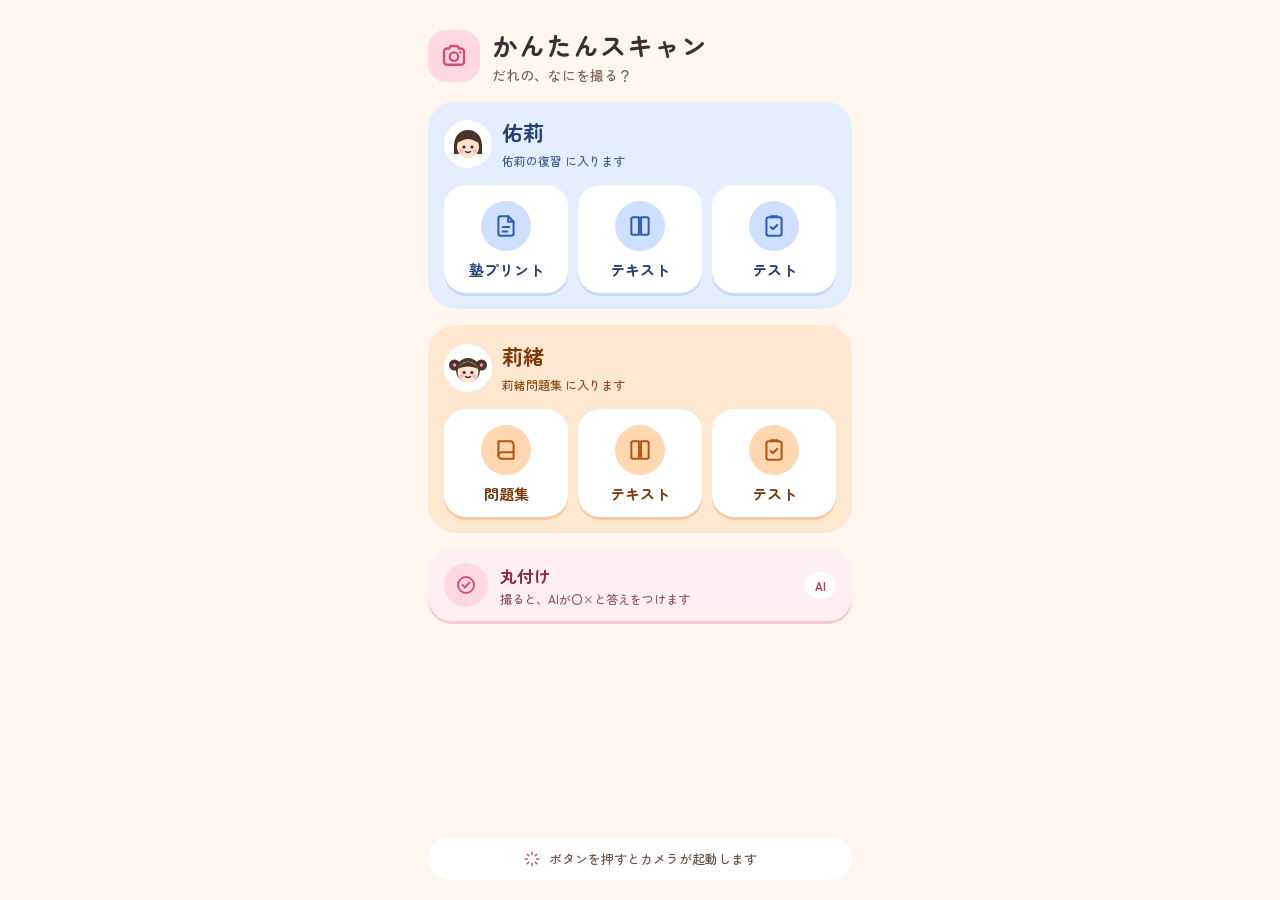
==== commit cc80c5b6: "Add AI grading (丸付け): Google scanner photo, Gemini free tier graded twice and compared, red marks/an" ====
--- a/index.html
+++ b/index.html
@@ -7,7 +7,7 @@
 <title>かんたんスキャン</title>
 <link rel="preconnect" href="https://fonts.googleapis.com">
 <link rel="preconnect" href="https://fonts.gstatic.com" crossorigin>
-<link href="https://fonts.googleapis.com/css2?family=Zen+Maru+Gothic:wght@500;700&display=swap" rel="stylesheet">
+<link href="https://fonts.googleapis.com/css2?family=Zen+Maru+Gothic:wght@500;700&family=Klee+One:wght@600&display=swap" rel="stylesheet">
 <style>
 *{box-sizing:border-box;-webkit-tap-highlight-color:transparent}
 [hidden]{display:none !important}
@@ -146,6 +146,64 @@
 .sheet .row button,.sheet>button{flex:1;min-height:52px;border-radius:14px;background:#2d313b;font-weight:700;font-size:15px}
 .sheet button.primary{background:#4f8cff}
 #driveWrap .sheet{max-height:90vh;overflow:auto}
+/* ---------- 丸付け ---------- */
+button.mark{width:100%;text-align:left;background:#ffeef2;color:#6b3a4a;box-shadow:0 3px 0 #f6c9d5}
+button.mark .ic{background:#ffd9e2}
+button.mark b{color:#8a2d4b}
+button.mark small{color:#8a5566}
+button.mark .badge{color:#b23a62}
+#maru{overflow:hidden}
+.mHead{display:flex;align-items:center;gap:6px;padding:10px 12px 6px}
+.mHead h1{margin:0;font-size:19px;font-weight:700}
+.iconBtn{width:44px;height:44px;border-radius:12px;display:flex;align-items:center;justify-content:center;flex:0 0 auto}
+.mScore{margin-left:auto;display:flex;align-items:center;gap:6px;background:#3a1d1f;color:#ffb4b0;border-radius:999px;padding:6px 12px;font-size:14px;font-weight:700;white-space:nowrap}
+.mTabs{display:grid;grid-template-columns:repeat(2,minmax(0,1fr));gap:4px;background:#1b1e25;border-radius:14px;padding:4px;margin:4px 14px 8px}
+.mTabs button{min-height:40px;border-radius:10px;font-size:15px;font-weight:700;color:#c9ced8}
+.mTabs button[aria-selected=true]{background:#f2f3f5;color:#0f1115}
+.mBody{flex:1;overflow:auto;padding:0 14px 10px}
+.mScroll{overflow-x:auto;border-radius:6px}
+.mPaper{position:relative;width:100%;background:#fff;border-radius:6px;box-shadow:0 6px 24px rgba(0,0,0,.45);overflow:hidden}
+.mPaper.zoom{width:200%}
+.mPaper img{display:block;width:100%;height:auto}
+.mPaper svg{position:absolute;inset:0;width:100%;height:100%}
+.mPaper svg .hit{cursor:pointer}
+.mWait{position:absolute;inset:0;background:rgba(15,17,21,.62);display:flex;flex-direction:column;align-items:center;justify-content:center;gap:12px;color:#fff;font-size:15px;font-weight:700;text-align:center;padding:20px}
+.mWait .spin{width:40px;height:40px;border-width:4px}
+.mWait small{font-size:12.5px;font-weight:500;color:#dfe2e8}
+.mTools{display:flex;justify-content:space-between;align-items:center;gap:8px;margin:10px 0 0}
+.mHint{margin:0;font-size:12.5px;line-height:1.6;color:#a9afbb}
+.mErr{margin-top:12px;background:#2a1c1d;border-radius:14px;padding:12px 14px;display:flex;flex-direction:column;gap:10px}
+.mErr p{margin:0;font-size:14px;line-height:1.7;color:#ffd6d3}
+.mErr .row{display:flex;gap:8px}
+.mErr button{flex:1;min-height:46px;border-radius:12px;background:#3a2a2c;font-weight:700;font-size:14px}
+.mSum{margin:2px 0 10px;font-size:13px;line-height:1.6;color:#a9afbb}
+.mList{display:flex;flex-direction:column;gap:10px}
+.mCard{background:#1b1e25;border-radius:16px;padding:12px 14px;display:flex;flex-direction:column;gap:8px}
+.mCard.ng{border:1.5px solid #5a2a2c}
+.mCard.check{border:1.5px solid #5a4520}
+.mCard .hd{display:flex;align-items:center;gap:10px}
+.mCard h2{margin:0;font-size:15px;font-weight:700;line-height:1.4;flex:1;min-width:0}
+.mCard .ans{font-size:15px;font-weight:700;white-space:nowrap}
+.mCard .lab{font-size:12.5px;font-weight:700;white-space:nowrap}
+.mCard .two{display:grid;grid-template-columns:repeat(2,minmax(0,1fr));gap:8px}
+.mCard .two div{background:#262a33;border-radius:10px;padding:8px 10px;display:flex;flex-direction:column;gap:2px;min-width:0}
+.mCard .two div.right{background:#3a1d1f}
+.mCard .two span{font-size:11.5px;color:#a9afbb}
+.mCard .two div.right span{color:#ffb4b0}
+.mCard .two b{font-size:16px;word-break:break-word}
+.mCard .two div.right b{color:#ff8a84}
+.mCard .two div.right.chk{background:#33291a}
+.mCard .two div.right.chk span{color:#ffe2b0}
+.mCard .two div.right.chk b{color:#ffb547}
+.mCard p{margin:0;font-size:13.5px;line-height:1.75;color:#dfe2e8;white-space:pre-line}
+.mCard .pt{background:#262a33;border-radius:10px;padding:8px 10px;font-size:13px;color:#f2f3f5}
+.mCard .warn{background:#33291a;border-radius:10px;padding:8px 10px;font-size:13px;color:#ffe2b0}
+.mBar{display:grid;grid-template-columns:repeat(2,minmax(0,1fr));gap:10px;padding:8px 14px 16px}
+.mBar button{min-height:52px;border-radius:14px;background:#262a33;font-weight:700;font-size:15px}
+.mBar button.primary{background:#4f8cff;color:#fff}
+#keyWrap input{width:100%;box-sizing:border-box;min-height:48px;border-radius:12px;border:0;padding:10px 12px;font:inherit;font-size:14px;background:#262a33;color:#fff;-webkit-user-select:text;user-select:text}
+#keyWrap a.open{min-height:48px;border-radius:14px;background:#2d313b;color:#fff;display:flex;align-items:center;justify-content:center;font-weight:700;font-size:15px;text-decoration:none}
+
 .dlist{display:flex;flex-direction:column;gap:8px}
 .drow{display:flex;align-items:center;gap:10px;background:#262a33;border-radius:12px;padding:10px 12px}
 .drow .dt{flex:1;min-width:0}
@@ -191,11 +249,11 @@
       </div>
     </section>
 
-    <div class="mark" aria-disabled="true">
-      <span class="ic"><svg aria-hidden="true" width="24" height="24" viewBox="0 0 24 24" fill="none" stroke="#8a6a55" stroke-width="1.9" stroke-linecap="round" stroke-linejoin="round"><circle cx="12" cy="12" r="8"/><path d="m8.5 12 2.5 2.5 4.5-5"/></svg></span>
-      <div><b>丸付け</b><small>あとで追加します</small></div>
-      <span class="badge">じゅんび中</span>
-    </div>
+    <button class="mark" id="maruBtn">
+      <span class="ic"><svg aria-hidden="true" width="24" height="24" viewBox="0 0 24 24" fill="none" stroke="#d14f74" stroke-width="1.9" stroke-linecap="round" stroke-linejoin="round"><circle cx="12" cy="12" r="8"/><path d="m8.5 12 2.5 2.5 4.5-5"/></svg></span>
+      <div><b>丸付け</b><small>撮ると、AIが〇×と答えをつけます</small></div>
+      <span class="badge">AI</span>
+    </button>
 
     <div class="homeFoot"><svg aria-hidden="true" width="18" height="18" viewBox="0 0 24 24" fill="none" stroke="#d14f74" stroke-width="2" stroke-linecap="round"><path d="M12 3v3M12 18v3M3 12h3M18 12h3M5.6 5.6l2.1 2.1M16.3 16.3l2.1 2.1M5.6 18.4l2.1-2.1M16.3 7.7l2.1-2.1"/></svg><span id="homeFootText">ボタンを押すとカメラが起動します</span></div>
     <button id="driveBtn" hidden style="min-height:48px;border-radius:999px;background:#fff;color:#8a2d4b;font-weight:700;font-size:14px;border:2px solid #ffd9e2">ドライブのスキャンとつなぐ</button>
@@ -309,6 +367,31 @@
   </div>
 </section>
 
+<!-- 丸付け -->
+<section id="maru" class="screen dark">
+  <div class="mHead">
+    <button class="iconBtn" id="mBack" aria-label="もどる"><svg aria-hidden="true" width="24" height="24" viewBox="0 0 24 24" fill="none" stroke="#f2f3f5" stroke-width="2" stroke-linecap="round" stroke-linejoin="round"><path d="m15 5-7 7 7 7"/></svg></button>
+    <h1>丸付け</h1>
+    <span class="mScore" id="mScore" hidden></span>
+    <button class="iconBtn" id="mSet" aria-label="AIの設定" style="margin-left:auto"><svg aria-hidden="true" width="22" height="22" viewBox="0 0 24 24" fill="none" stroke="#c9ced8" stroke-width="1.9" stroke-linecap="round" stroke-linejoin="round"><circle cx="12" cy="12" r="3"/><path d="M19.4 15a1.7 1.7 0 0 0 .3 1.8l.1.1a2 2 0 1 1-2.8 2.8l-.1-.1a1.7 1.7 0 0 0-1.8-.3 1.7 1.7 0 0 0-1 1.5V21a2 2 0 1 1-4 0v-.1a1.7 1.7 0 0 0-1.1-1.5 1.7 1.7 0 0 0-1.8.3l-.1.1a2 2 0 1 1-2.8-2.8l.1-.1a1.7 1.7 0 0 0 .3-1.8 1.7 1.7 0 0 0-1.5-1H3a2 2 0 1 1 0-4h.1a1.7 1.7 0 0 0 1.5-1.1 1.7 1.7 0 0 0-.3-1.8l-.1-.1a2 2 0 1 1 2.8-2.8l.1.1a1.7 1.7 0 0 0 1.8.3H9a1.7 1.7 0 0 0 1-1.5V3a2 2 0 1 1 4 0v.1a1.7 1.7 0 0 0 1 1.5 1.7 1.7 0 0 0 1.8-.3l.1-.1a2 2 0 1 1 2.8 2.8l-.1.1a1.7 1.7 0 0 0-.3 1.8V9a1.7 1.7 0 0 0 1.5 1H21a2 2 0 1 1 0 4h-.1a1.7 1.7 0 0 0-1.5 1z"/></svg></button>
+  </div>
+  <div class="mTabs" role="tablist" aria-label="表示の切りかえ">
+    <button role="tab" id="mTabImg" aria-selected="true">画像</button>
+    <button role="tab" id="mTabExp" aria-selected="false">解説</button>
+  </div>
+  <div class="mBody" id="mBody">
+    <div id="mImgPane">
+      <div class="mScroll"><div class="mPaper" id="mPaper"><img id="mImg" alt="撮ったプリント"><svg id="mSvg" aria-label="丸付けの結果"></svg>
+        <div class="mWait" id="mWait"><div class="spin"></div><div id="mWaitMsg">丸付け中…</div><small id="mWaitSub">AIが2回解いて、答えをくらべています（20〜40秒）</small></div>
+      </div></div>
+      <div class="mErr" id="mErr" hidden><p id="mErrMsg"></p><div class="row"><button id="mErrKey" hidden>キーを設定し直す</button><button id="mRetry">もう一度</button></div></div>
+      <div class="mTools"><p class="mHint" id="mHint">AIの丸付けです。〇×を押すと切りかえられます。</p><button class="btnPill" id="mZoom">拡大</button></div>
+    </div>
+    <div id="mExpPane" hidden><p class="mSum" id="mSum"></p><div class="mList" id="mList"></div></div>
+  </div>
+  <div class="mBar"><button id="mHome">ホームへ</button><button class="primary" id="mAgain">もう1枚 丸付け</button></div>
+</section>
+
 <!-- 送る前の確認 -->
 <div class="sheetWrap" id="sendWrap">
   <div class="sheet">
@@ -337,6 +420,17 @@
     <button id="driveClose">とじる</button>
   </div>
 </div>
+<div class="sheetWrap" id="keyWrap">
+  <div class="sheet">
+    <h3>丸付けの準備（最初の1回だけ）</h3>
+    <p>丸付けにはGoogleのAI（Gemini）を無料で使います。無料のAPIキーを作って、下に貼り付けてください。カードの登録はいりません。</p>
+    <p style="font-size:13px">①「キーを作るページを開く」→ Googleでログイン　②「APIキーを作成」→ できたキー（AIza で始まる文字）をコピー　③ この画面にもどって貼り付け、「設定する」</p>
+    <a class="open" href="https://aistudio.google.com/apikey" target="_blank" rel="noopener">キーを作るページを開く</a>
+    <input id="keyText" type="text" inputmode="url" autocomplete="off" spellcheck="false" placeholder="AIza…" aria-label="APIキー">
+    <p id="keyNow" style="font-size:12px;color:#a9afbb" hidden></p>
+    <div class="row"><button id="keyCancel">やめる</button><button class="primary" id="keyOk">設定する</button></div>
+  </div>
+</div>
 <div class="sheetWrap" id="askWrap">
   <div class="sheet">
     <p id="askMsg" style="color:#f2f3f5;font-size:15px"></p>
@@ -347,6 +441,7 @@
 <div id="toast"></div>
 <input type="file" id="fileCam" accept="image/*" capture="environment" style="display:none">
 <input type="file" id="fileGal" accept="image/*" multiple style="display:none">
+<input type="file" id="fileMaru" accept="image/*" capture="environment" style="display:none">
 
 <script>
 'use strict';
@@ -1462,6 +1557,8 @@
   if($('#sendWrap').classList.contains('on')){ $('#sendWrap').classList.remove('on'); return 'ok'; }
   if($('#setupWrap').classList.contains('on')){ $('#setupWrap').classList.remove('on'); return 'ok'; }
   if($('#askWrap').classList.contains('on')){ $('#askNo').click(); return 'ok'; }
+  if($('#keyWrap').classList.contains('on')){ $('#keyWrap').classList.remove('on'); return 'ok'; }
+  if($('#maru').classList.contains('active')){ maruLeave(); return 'ok'; }
   if($('#driveWrap').classList.contains('on')){ $('#driveWrap').classList.remove('on'); return 'ok'; }
   if($('#home').classList.contains('active')) return 'exit';
   if($('#camera').classList.contains('active')){ $('#cBack').click(); return 'ok'; }
@@ -1635,6 +1732,326 @@
   try{ const c=await loadFile(page.srcBlob); unbusy(); openEdit(page,c,'edit'); } catch(e){ console.error(e); unbusy(); toast('開けませんでした'); }
 }
 
+/* ======================= 丸付け（AI：Gemini 無料枠） ======================= */
+// キーはこのスマホの中だけに保存します（ホームページには置きません）
+const AI_API = 'https://generativelanguage.googleapis.com/v1beta/';
+const NATIVE_IMG = NATIVE && typeof window.Android.scanImage === 'function';
+const Maru = { blob:null, url:null, b64:'', W:0, H:0, items:[], run:0, title:'', afterKey:false };
+function aiKey(){ try{ const o = JSON.parse(localStorage.getItem('kscan.ai')||'null'); return o && o.k ? o : null; }catch(e){ return null; } }
+function saveAiKey(o){ try{ localStorage.setItem('kscan.ai', JSON.stringify(o)); }catch(e){} }
+
+$('#maruBtn').onclick = ()=>{ if(!aiKey()){ openKeySheet(true); return; } maruShoot(); };
+function maruShoot(){
+  if(NATIVE_IMG){ toast('スキャナーを開いています…'); try{ window.Android.scanImage('maru'); }catch(e){ toast('スキャナーを開けませんでした'); } return; }
+  if(NATIVE){ toast('丸付けを使うには、アプリを新しくしてください'); return; }
+  const f = $('#fileMaru'); f.value=''; f.click();
+}
+window.onNativeImage = ()=>{
+  let b64=''; try{ b64 = window.Android.takeImage(); }catch(e){}
+  if(!b64){ toast('写真を受け取れませんでした'); return; }
+  const bin = atob(b64), u8 = new Uint8Array(bin.length); for(let i=0;i<bin.length;i++) u8[i]=bin.charCodeAt(i);
+  maruStart(new Blob([u8], {type:'image/jpeg'}));
+};
+$('#fileMaru').onchange = e=>{ const f = e.target.files && e.target.files[0]; if(f) maruStart(f); };
+
+async function maruStart(file){
+  const run = ++Maru.run;
+  show('maru'); maruTab('img'); $('#mPaper').classList.remove('zoom'); $('#mZoom').textContent='拡大';
+  Maru.items=[]; Maru.title=''; drawMarks(); renderExplain(); setScore();
+  $('#mErr').hidden = true; $('#mWait').hidden = false; $('#mWaitMsg').textContent='写真を準備しています…';
+  try{
+    // 長い辺 2048px の JPEG にして送る（手書きが読める大きさ）
+    const bmp = await createImageBitmap(file, {imageOrientation:'from-image'}).catch(()=>createImageBitmap(file));
+    const s = Math.min(1, 2048/Math.max(bmp.width, bmp.height)), W = Math.round(bmp.width*s), H = Math.round(bmp.height*s);
+    const c = document.createElement('canvas'); c.width=W; c.height=H; const g = c.getContext('2d'); g.fillStyle='#fff'; g.fillRect(0,0,W,H); g.drawImage(bmp,0,0,W,H);
+    const blob = await new Promise(r=>c.toBlob(r,'image/jpeg',0.9));
+    if(Maru.url) URL.revokeObjectURL(Maru.url);
+    Maru.blob = blob; Maru.url = URL.createObjectURL(blob); Maru.W = W; Maru.H = H;
+    Maru.b64 = await blobToB64(blob);
+    $('#mImg').src = Maru.url; $('#mSvg').setAttribute('viewBox', '0 0 '+W+' '+H);
+  }catch(e){ console.error(e); if(run===Maru.run) maruError('写真を読み込めませんでした。', false); return; }
+  if(run===Maru.run) maruGrade(run);
+}
+function maruLeave(){ Maru.run++; show('home'); }
+$('#mBack').onclick = maruLeave; $('#mHome').onclick = maruLeave;
+$('#mAgain').onclick = ()=>maruShoot();
+$('#mRetry').onclick = ()=>{ if(Maru.b64) maruGrade(++Maru.run); else maruShoot(); };
+$('#mErrKey').onclick = ()=>openKeySheet(false);
+$('#mSet').onclick = ()=>openKeySheet(false);
+$('#mZoom').onclick = ()=>{ const z = $('#mPaper').classList.toggle('zoom'); $('#mZoom').textContent = z ? 'もとにもどす' : '拡大'; };
+$('#mTabImg').onclick = ()=>maruTab('img'); $('#mTabExp').onclick = ()=>maruTab('exp');
+function maruTab(t){
+  $('#mTabImg').setAttribute('aria-selected', t==='img'); $('#mTabExp').setAttribute('aria-selected', t==='exp');
+  $('#mImgPane').hidden = t!=='img'; $('#mExpPane').hidden = t!=='exp'; $('#mBody').scrollTop = 0;
+}
+function maruError(msg, keyBtn){ $('#mWait').hidden = true; $('#mErr').hidden = false; $('#mErrMsg').textContent = msg; $('#mErrKey').hidden = !keyBtn; }
+
+/* ---- AI への問い合わせ ---- */
+const MARU_PROMPT = `あなたは小学生・中学受験生のプリントを丸付けする、ていねいなベテランの先生です。
+写真のプリントを、次の手順で丸付けしてください。
+
+1. 解答らん（答えを書く場所）がある小問を、上から順にすべて見つける。番号はプリントの表記どおりに書く（例：「1(2)」「問3」）。
+2. 問題文と図をよく読み、自分でていねいに解いて正しい答えを出す。計算は必ず検算する。
+3. 子どもが書いた答え（手書き）を読み取る。空欄なら「（空欄）」、読めなければ「（読めない）」と書く。
+4. 子どもの答えが正しいか判定する。同じ値の別の書き方（19/12 と 1と7/12、0.5 と 1/2 など）は正解。単位や答え方の指示（「記号で」「漢字で」など）に合っていなければ不正解。
+5. 位置：answer_box は子どもが答えを書いた場所（空欄なら解答らん）を囲む四角。free_box はその問題の近くで、文字も線も何もない空いている場所（正しい答えを赤字で書きこむ場所）を囲む四角。どちらも [ymin, xmin, ymax, xmax] で、画像の左上を0、右下を1000とした整数。
+
+出力はJSONだけにする：
+{"title":"プリントの題名（わからなければ空文字）","questions":[{"no":"1(2)","question":"問題の要約（25字以内）","student_answer":"子どもの答え","correct_answer":"正しい答え（短く。式は書かない）","is_correct":true,"answer_box":[0,0,0,0],"free_box":[0,0,0,0],"explanation":"小学生にわかる解き方（2〜4行。行の区切りは\\n）","point":"不正解のときだけ：どこでまちがえたか・気をつけること（1〜2行）。正解なら空文字"}]}
+問題が見つからない・読めない写真のときは {"questions":[],"message":"理由"} とする。`;
+const MARU_PROMPT_2 = MARU_PROMPT + '\n\n（この回は、ちがう解き方でも検算してから答えを決めること）';
+
+// 新しい設定が通らないモデルのために、だんだん簡単な設定にして試す
+const AI_CONFIGS = [
+  {responseMimeType:'application/json', mediaResolution:'MEDIA_RESOLUTION_HIGH', thinkingConfig:{thinkingLevel:'high'}},
+  {responseMimeType:'application/json', thinkingConfig:{thinkingLevel:'high'}},
+  {responseMimeType:'application/json', thinkingConfig:{thinkingBudget:-1}},
+  {responseMimeType:'application/json'},
+];
+function aiErr(status, text, model){ const e = new Error('ai '+status); e.status = status; e.text = String(text||''); e.model = model; return e; }
+function noQuota(e){ return e.status===429 && /limit:\s*0\b/i.test(e.text); }   // 無料枠では使えないモデル
+async function aiPost(k, model, body){
+  let res;
+  try{ res = await fetch(AI_API+'models/'+encodeURIComponent(model)+':generateContent?key='+encodeURIComponent(k), {method:'POST', headers:{'Content-Type':'application/json'}, body:JSON.stringify(body)}); }
+  catch(e){ throw aiErr(0, String(e), model); }
+  if(res.ok) return res.json();
+  throw aiErr(res.status, await res.text().catch(()=>''), model);
+}
+async function aiGenerate(parts){
+  const key = aiKey(); if(!key) throw aiErr(-1, 'nokey');
+  const models = (key.models && key.models.length) ? key.models.slice() : [key.model];
+  let last = null;
+  for(const model of models){
+    for(let ci = (key.cfg && key.model===model ? key.cfg : 0); ci < AI_CONFIGS.length; ci++){
+      try{
+        const j = await aiPost(key.k, model, {contents:[{role:'user', parts}], generationConfig:AI_CONFIGS[ci]});
+        if(key.model!==model || key.cfg!==ci){ key.model = model; key.cfg = ci; key.models = models.slice(models.indexOf(model)); saveAiKey(key); }
+        return j;
+      }catch(e){
+        last = e;
+        if(e.status===400 && ci < AI_CONFIGS.length-1 && !/API key|API_KEY/i.test(e.text)) continue;   // 設定を簡単にしてもう一度
+        break;
+      }
+    }
+    // このモデルが使えない（無料枠なし・見つからない）ときだけ、次のモデルへ
+    if(last && (last.status===404 || last.status===403 && !/API key/i.test(last.text) || noQuota(last))) continue;
+    break;
+  }
+  throw last || aiErr(0, 'none');
+}
+function aiText(j){
+  const parts = (((j||{}).candidates||[])[0]||{}).content; const ps = (parts && parts.parts) || [];
+  return ps.filter(p=>!p.thought && typeof p.text==='string').map(p=>p.text).join('');
+}
+function parseJsonLoose(t){
+  t = String(t||'').replace(/^\s*```(?:json)?/i,'').replace(/```\s*$/,'');
+  const a = t.indexOf('{'), b = t.lastIndexOf('}'); if(a<0 || b<a) throw new Error('nojson');
+  return JSON.parse(t.slice(a, b+1));
+}
+async function gradeOnce(prompt){
+  const j = await aiGenerate([{inlineData:{mimeType:'image/jpeg', data:Maru.b64}}, {text:prompt}]);
+  const o = parseJsonLoose(aiText(j));
+  if(!o || !Array.isArray(o.questions)) throw new Error('badjson');
+  return o;
+}
+
+/* ---- 2回の答えをくらべる ---- */
+function normNo(s){ return String(s||'').normalize('NFKC').replace(/[\s()（）\[\]【】「」問第番.,、。]/g,'').toLowerCase(); }
+function numVal(s){
+  const t = String(s||'').normalize('NFKC').replace(/\s+/g,'').replace(/,/g,'');
+  const m = t.match(/^(-?\d+(?:\.\d+)?)(?:(と|\+)(\d+)\/(\d+)|\/(\d+(?:\.\d+)?))?([^\d]*)$/);
+  if(!m) return null;
+  let v = +m[1];
+  if(m[2]) v = (v<0?-1:1)*(Math.abs(v) + (+m[3])/(+m[4])); else if(m[5]) v = v/(+m[5]);
+  return {v, u:m[6]||''};
+}
+function sameAnswer(a, b){
+  const x = numVal(a), y = numVal(b);
+  if(!x || !y) return true;                      // 数でないものは、言い回しのちがいがあるのでくらべない
+  return Math.abs(x.v-y.v) < 1e-9*Math.max(1,Math.abs(x.v)) && (x.u===y.u || !x.u || !y.u);
+}
+function sameAnswerText(a, b){ return String(a||'').normalize('NFKC').replace(/\s+/g,'') === String(b||'').normalize('NFKC').replace(/\s+/g,'') || (numVal(a) && numVal(b) && sameAnswer(a, b)); }
+function mergeRuns(a, b){
+  const qa = a.questions||[], qb = b ? (b.questions||[]) : [];
+  const byNo = new Map(qb.map(q=>[normNo(q.no), q]));
+  return qa.map((q,i)=>{
+    const o = Object.assign({}, q); o.is_correct = !!q.is_correct; o.status = o.is_correct ? 'ok' : 'ng';
+    const r = byNo.get(normNo(q.no)) || (qb.length===qa.length ? qb[i] : null);
+    if(r && (!!r.is_correct !== o.is_correct || !sameAnswer(q.correct_answer, r.correct_answer))){
+      o.status = 'check'; o.alt = {answer:r.correct_answer, ok:!!r.is_correct, explanation:r.explanation||''};
+    }
+    o.orig = o.status;
+    return o;
+  });
+}
+
+async function maruGrade(run){
+  $('#mErr').hidden = true; $('#mWait').hidden = false; $('#mWaitMsg').textContent = '丸付け中…'; $('#mWaitSub').textContent = 'AIが2回解いて、答えをくらべています（20〜40秒）';
+  Maru.items = []; drawMarks(); renderExplain(); setScore();
+  let done = 0; const tick = ()=>{ done++; if(run===Maru.run) $('#mWaitMsg').textContent = '丸付け中…（'+done+'/2）'; };
+  const p1 = gradeOnce(MARU_PROMPT).then(r=>{ tick(); return r; });
+  const p2 = new Promise(r=>setTimeout(r, 600)).then(()=>gradeOnce(MARU_PROMPT_2)).then(r=>{ tick(); return r; });
+  const [r1, r2] = await Promise.allSettled([p1, p2]);
+  if(run !== Maru.run) return;
+  if(r1.status==='rejected' && r2.status==='rejected'){ console.warn('grade', r1.reason, r2.reason); showAiError(r1.reason); return; }
+  const a = r1.status==='fulfilled' ? r1.value : r2.value, b = (r1.status==='fulfilled' && r2.status==='fulfilled') ? r2.value : null;
+  Maru.items = mergeRuns(a, b); Maru.title = a.title || '';
+  $('#mWait').hidden = true;
+  if(!Maru.items.length){ maruError('問題が見つかりませんでした。'+(a.message ? '（'+a.message+'）' : '')+'プリント全体がはっきり写るように撮り直してください。', false); }
+  if(!b && Maru.items.length) toast('今回はAIが1回分しか答えられなかったので、答えくらべはしていません');
+  drawMarks(); renderExplain(); setScore();
+}
+function showAiError(e){
+  const s = e && e.status;
+  if(s===-1){ openKeySheet(false); maruError('丸付けの準備（APIキー）がまだです。', true); return; }
+  if(s===400 && /API key|API_KEY/i.test(e.text||'')){ maruError('APIキーが正しくないようです。キーを設定し直してください。', true); return; }
+  if(s===403){ maruError('このキーではAIを使えませんでした。キーを作り直して、設定し直してください。', true); return; }
+  if(s===429){ maruError('AIを使える回数の上限になりました（無料の分）。少し時間をおいて「もう一度」を押してください。', false); return; }
+  if(s===0){ maruError('AIにつながりませんでした。電波を確かめて「もう一度」を押してください。', false); return; }
+  if(s>=500){ maruError('AIが混んでいるようです。少しおいて「もう一度」を押してください。', false); return; }
+  maruError('AIの答えをうまく読み取れませんでした。「もう一度」を押してください。', false);
+}
+
+/* ---- 画像の上に 〇×と答えをかく ---- */
+const RED = '#e0322b', AMBER = '#c26a00';
+function validBox(b){ return Array.isArray(b) && b.length===4 && b.every(v=>typeof v==='number' && isFinite(v)) && b[2]>b[0] && b[3]>b[1] && b[0]>=0 && b[1]>=0 && b[2]<=1000 && b[3]<=1000; }
+function svgEl(tag, attrs, text){ const e = document.createElementNS('http://www.w3.org/2000/svg', tag); for(const k in attrs) e.setAttribute(k, attrs[k]); if(text!=null) e.textContent = text; return e; }
+function textWidth(t, fs){ let w = 0; for(const ch of String(t)) w += /[\x20-\x7e]/.test(ch) ? 0.6 : 1.0; return w*fs; }
+function drawMarks(){
+  const svg = $('#mSvg'); while(svg.firstChild) svg.removeChild(svg.firstChild);
+  const W = Maru.W, H = Maru.H; if(!W) return;
+  const sw = Math.max(3, W*0.0055);
+  Maru.items.forEach((q, i)=>{
+    if(!validBox(q.answer_box)) return;
+    const [y1,x1,y2,x2] = q.answer_box.map((v,k)=>v/1000*(k%2 ? W : H));
+    const cx = (x1+x2)/2, cy = (y1+y2)/2, bw = x2-x1, bh = y2-y1;
+    const g = svgEl('g', {});
+    if(q.status==='ok'){
+      g.appendChild(svgEl('ellipse', {cx, cy, rx:Math.max(bw*0.62, W*0.03), ry:Math.max(bh*0.72, W*0.022), fill:'none', stroke:RED, 'stroke-width':sw, transform:'rotate(-5 '+cx+' '+cy+')'}));
+    }else if(q.status==='ng'){
+      const r = Math.min(Math.max(bh*0.62, W*0.025), W*0.06);
+      g.appendChild(svgEl('path', {d:'M'+(cx-r)+' '+(cy-r)+'L'+(cx+r)+' '+(cy+r)+'M'+(cx+r)+' '+(cy-r)+'L'+(cx-r)+' '+(cy+r), stroke:RED, 'stroke-width':sw*1.15, 'stroke-linecap':'round', fill:'none'}));
+    }else{
+      const r = Math.min(Math.max(bh*0.7, W*0.028), W*0.065);
+      g.appendChild(svgEl('path', {d:'M'+cx+' '+(cy-r)+'L'+(cx+r*1.05)+' '+(cy+r*0.75)+'L'+(cx-r*1.05)+' '+(cy+r*0.75)+'Z', stroke:AMBER, 'stroke-width':sw, 'stroke-linejoin':'round', fill:'none'}));
+    }
+    if(q.status!=='ok' && q.correct_answer){
+      const color = q.status==='ng' ? RED : AMBER;
+      const two = q.status==='check' && q.alt && q.alt.answer && !sameAnswerText(q.correct_answer, q.alt.answer);
+      const txt = q.status==='check' ? '？'+(two ? q.correct_answer+'／'+q.alt.answer : q.correct_answer) : String(q.correct_answer);
+      let fs = Math.min(Math.max(bh*0.75, W*0.028), W*0.05);
+      let fx, fy, fw;
+      if(validBox(q.free_box)){
+        const [fy1,fx1,fy2,fx2] = q.free_box.map((v,k)=>v/1000*(k%2 ? W : H));
+        fx = fx1 + fs*0.2; fy = (fy1+fy2)/2 + fs*0.35; fw = fx2-fx1-fs*0.4;
+        fs = Math.min(fs, Math.max(fy2-fy1, W*0.02));
+      }else if(x2 + W*0.02 + textWidth(txt, fs) < W){ fx = x2 + W*0.02; fy = cy + fs*0.35; fw = W - fx - W*0.01; }
+      else { fs *= 0.8; fx = Math.max(W*0.01, x1); fy = Math.min(H - fs*0.3, y2 + fs*1.05); fw = W - fx - W*0.01; }
+      const tw = textWidth(txt, fs); if(fw > 0 && tw > fw) fs = Math.max(W*0.02, fs*fw/tw);
+      g.appendChild(svgEl('text', {x:fx, y:fy, fill:color, 'font-size':fs, 'font-weight':600, 'font-family':"'Klee One','Zen Maru Gothic',sans-serif", transform:'rotate(-3 '+fx+' '+fy+')'}, txt));
+    }
+    const pad = Math.max(W*0.01, bh*0.3);
+    const hit = svgEl('rect', {x:x1-pad, y:y1-pad, width:bw+pad*2, height:bh+pad*2, fill:'transparent', class:'hit', role:'button', tabindex:'0', 'aria-label':(q.no||'')+'の〇×を切りかえ'});
+    hit.addEventListener('click', ()=>toggleMark(i));
+    hit.addEventListener('keydown', e=>{ if(e.key==='Enter' || e.key===' '){ e.preventDefault(); toggleMark(i); } });
+    g.appendChild(hit);
+    svg.appendChild(g);
+  });
+}
+function toggleMark(i){
+  const q = Maru.items[i]; if(!q) return;
+  const order = q.orig==='check' ? ['ok','ng','check'] : ['ok','ng'];
+  q.status = order[(order.indexOf(q.status)+1) % order.length];
+  drawMarks(); renderExplain(); setScore();
+}
+function setScore(){
+  const el = $('#mScore'), n = Maru.items.length;
+  if(!n){ el.hidden = true; $('#mSet').style.marginLeft='auto'; return; }
+  const ok = Maru.items.filter(q=>q.status==='ok').length;
+  el.hidden = false; $('#mSet').style.marginLeft='0';
+  el.innerHTML = '<svg aria-hidden="true" width="16" height="16" viewBox="0 0 24 24" fill="none" stroke="#ff8a84" stroke-width="2.6"><circle cx="12" cy="12" r="8"/></svg>';
+  el.appendChild(document.createTextNode(ok+' / '+n+' 問 正解'));
+}
+
+/* ---- 解説の一覧 ---- */
+const ICON = {
+  ok:'<svg role="img" aria-label="正解" width="28" height="28" viewBox="0 0 28 28"><circle cx="14" cy="14" r="10" fill="none" stroke="#7fb2ff" stroke-width="3"/></svg>',
+  ng:'<svg role="img" aria-label="まちがい" width="28" height="28" viewBox="0 0 28 28"><path d="M7 7 21 21M21 7 7 21" stroke="#ff8a84" stroke-width="3.2" stroke-linecap="round"/></svg>',
+  check:'<svg role="img" aria-label="要確認" width="28" height="28" viewBox="0 0 28 28"><path d="M14 4 25 23H3z" fill="none" stroke="#ffb547" stroke-width="2.8" stroke-linejoin="round"/></svg>',
+};
+function el(tag, cls, text){ const e = document.createElement(tag); if(cls) e.className = cls; if(text!=null) e.textContent = text; return e; }
+function renderExplain(){
+  const list = $('#mList'); list.innerHTML = '';
+  const ng = Maru.items.filter(q=>q.status==='ng').map(q=>q.no), ck = Maru.items.filter(q=>q.status==='check').map(q=>q.no);
+  $('#mSum').textContent = !Maru.items.length ? '' :
+    (ng.length ? 'まちがい：'+ng.join('・') : 'まちがいはありません') + (ck.length ? '　要確認：'+ck.join('・') : '') + '　（AIが解いた答えと解き方です）';
+  for(const q of Maru.items){
+    const c = el('article', 'mCard '+q.status);
+    const hd = el('div', 'hd'); hd.insertAdjacentHTML('beforeend', ICON[q.status]);
+    hd.appendChild(el('h2', '', (q.no ? q.no+'　' : '') + (q.question||'')));
+    if(q.status==='ok') hd.appendChild(el('span', 'ans', q.correct_answer||''));
+    else hd.appendChild(el('span', 'lab', q.status==='ng' ? 'まちがい' : '要確認')).style.color = q.status==='ng' ? '#ff8a84' : '#ffb547';
+    c.appendChild(hd);
+    if(q.status!=='ok'){
+      const two = el('div', 'two');
+      const d1 = el('div'); d1.appendChild(el('span', '', '書いた答え')); d1.appendChild(el('b', '', q.student_answer||'')); two.appendChild(d1);
+      const d2 = el('div', q.status==='ng' ? 'right' : 'right chk'); d2.appendChild(el('span', '', q.status==='ng' ? '正しい答え' : 'AIの答え（1回目）')); d2.appendChild(el('b', '', q.correct_answer||'')); two.appendChild(d2);
+      c.appendChild(two);
+    }
+    if(q.orig==='check' && q.alt){
+      c.appendChild(el('p', 'warn', 'AIの2回の答えが分かれました。1回目：'+(q.correct_answer||'')+'（'+(q.is_correct?'〇':'×')+'）／2回目：'+(q.alt.answer||'')+'（'+(q.alt.ok?'〇':'×')+'）。解き方を見て、〇×を押して決めてください。'));
+    }
+    if(q.explanation) c.appendChild(el('p', '', q.explanation));
+    if(q.status!=='ok' && q.point) c.appendChild(el('p', 'pt', 'ポイント　'+q.point));
+    list.appendChild(c);
+  }
+}
+
+/* ---- APIキーの設定 ---- */
+function openKeySheet(then){
+  Maru.afterKey = !!then; $('#keyText').value = '';
+  const k = aiKey(); $('#keyNow').hidden = !k; if(k) $('#keyNow').textContent = '設定ずみです（使うAI：'+k.model+'）。キーを変えるときだけ貼り付けてください。';
+  $('#keyWrap').classList.add('on');
+}
+$('#keyCancel').onclick = ()=>$('#keyWrap').classList.remove('on');
+function rankModels(names){
+  const bad = /(lite|image|tts|audio|live|embed|robotics|computer|nano|gemma|learnlm|aqa|imagen|veo|lyria|customtools|native|dialog|translate|vision|search|deep-research|antigravity)/i;
+  const c = [...new Set(names)].filter(n=>/^gemini-/i.test(n) && !bad.test(n));
+  const score = n=>{ const v = parseFloat((n.match(/^gemini-(\d+(?:\.\d+)?)/i)||[])[1]||'0'); const tier = /pro/i.test(n) ? 3 : /flash/i.test(n) ? 1 : 2;
+    return v*10 + tier + (/preview|exp/i.test(n) ? 0 : 0.5) - (/latest/i.test(n) ? 0.3 : 0) - (/\d{2}-\d{2,4}$/.test(n) ? 0.2 : 0); };
+  return c.sort((a,b)=>score(b)-score(a));
+}
+async function listModels(k){
+  let res; try{ res = await fetch(AI_API+'models?pageSize=200&key='+encodeURIComponent(k)); }catch(e){ throw aiErr(0, String(e)); }
+  if(!res.ok) throw aiErr(res.status, await res.text().catch(()=>''));
+  const j = await res.json();
+  return (j.models||[]).filter(m=>(m.supportedGenerationMethods||[]).includes('generateContent')).map(m=>String(m.name).replace(/^models\//,''));
+}
+async function probeModels(k, ranked){
+  let last = null;
+  for(let i=0; i<Math.min(ranked.length, 8); i++){
+    try{ await aiPost(k, ranked[i], {contents:[{role:'user', parts:[{text:'1+1の答えを数字だけで。'}]}]}); return {model:ranked[i], models:ranked.slice(i)}; }
+    catch(e){ last = e; if(e.status===400 && /API key/i.test(e.text)) throw e; if(e.status===429 && !noQuota(e)) return {model:ranked[i], models:ranked.slice(i)}; }
+  }
+  throw last || aiErr(404, 'nomodel');
+}
+$('#keyOk').onclick = async ()=>{
+  const m = $('#keyText').value.match(/AIza[0-9A-Za-z_\-]{20,}/);
+  if(!m){ toast('キー（AIza で始まる文字）が見つかりませんでした'); return; }
+  await busy('AIにつないでいます…');
+  try{
+    const ranked = rankModels(await listModels(m[0]));
+    if(!ranked.length) throw aiErr(404, 'nomodel');
+    const pick = await probeModels(m[0], ranked);
+    saveAiKey({k:m[0], model:pick.model, models:pick.models, cfg:0});
+    unbusy(); $('#keyWrap').classList.remove('on');
+    toast('丸付けの準備ができました（使うAI：'+pick.model+'）');
+    if(Maru.afterKey) setTimeout(maruShoot, 600);
+  }catch(e){
+    unbusy(); console.warn('key', e);
+    toast(e.status===400 || e.status===403 ? 'キーが正しくないようです。コピーし直してください' : e.status===0 ? 'AIにつながりませんでした。電波を確かめてください' : 'このキーで使えるAIが見つかりませんでした（'+(e.status||'')+'）');
+  }
+};
 $('#setupBtn').onclick = ()=>{ $('#setupText').value=''; $('#setupWrap').classList.add('on'); };
 $('#setupCancel').onclick = ()=>$('#setupWrap').classList.remove('on');
 $('#setupOk').onclick = ()=>{ const m = $('#setupText').value.match(/#setup=([A-Za-z0-9_-]+)/); if(!m){ toast('設定リンクが見つかりませんでした'); return; }
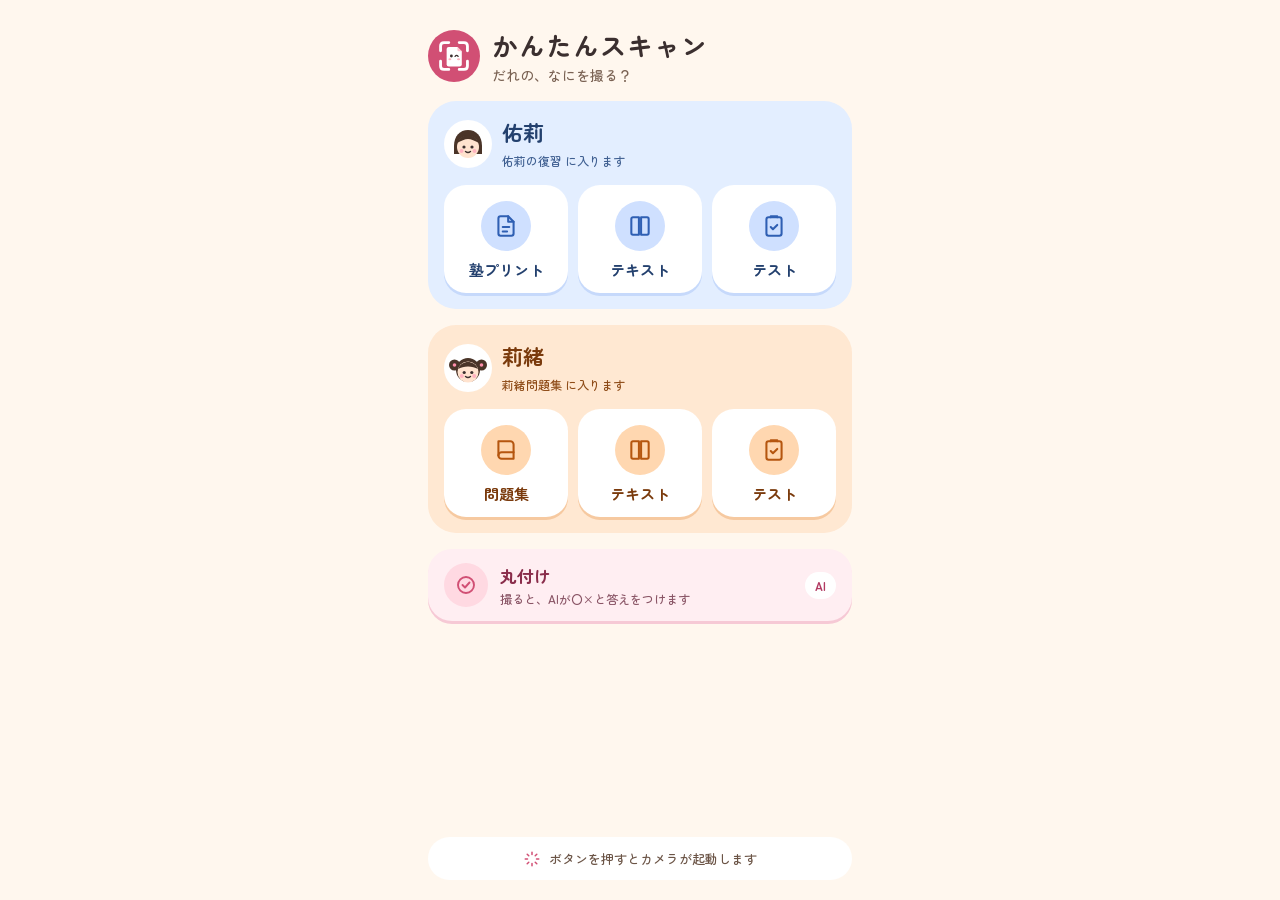
==== commit 07bce06b: "App icon: logo 5-B (print character winking in a viewfinder), themed icon; always load the newest pa" ====
--- a/index.html
+++ b/index.html
@@ -4,6 +4,7 @@
 <meta charset="utf-8">
 <meta name="viewport" content="width=device-width, initial-scale=1, maximum-scale=1, user-scalable=no">
 <meta name="theme-color" content="#fff7ee">
+<link rel="icon" href="data:image/svg+xml,%3Csvg xmlns='http://www.w3.org/2000/svg' viewBox='0 0 240 240'%3E%3Ccircle cx='120' cy='120' r='120' fill='%23d14f74'/%3E%3Cpath d='M58 96V74Q58 58 74 58H96M144 58H166Q182 58 182 74V96M182 144V166Q182 182 166 182H144M96 182H74Q58 182 58 166V144' fill='none' stroke='%23fff' stroke-width='14' stroke-linecap='round'/%3E%3Cpath d='M96 78H136L156 98V158Q156 168 146 168H96Q86 168 86 158V88Q86 78 96 78Z' fill='%23fff'/%3E%3Ccircle cx='108' cy='120' r='8' fill='%233b2f2f'/%3E%3Cpath d='M125 122Q132 113 139 122' fill='none' stroke='%233b2f2f' stroke-width='8' stroke-linecap='round'/%3E%3C/svg%3E">
 <title>かんたんスキャン</title>
 <link rel="preconnect" href="https://fonts.googleapis.com">
 <link rel="preconnect" href="https://fonts.gstatic.com" crossorigin>
@@ -221,7 +222,7 @@
 <section id="home" class="screen active">
   <div class="homeIn">
     <div class="logoRow">
-      <div class="logo"><svg aria-hidden="true" width="30" height="30" viewBox="0 0 24 24" fill="none" stroke="#d14f74" stroke-width="1.9" stroke-linecap="round" stroke-linejoin="round"><path d="M4 8.5A2.5 2.5 0 0 1 6.5 6h1.6l1.3-2h5.2l1.3 2h1.6A2.5 2.5 0 0 1 20 8.5v8A2.5 2.5 0 0 1 17.5 19h-11A2.5 2.5 0 0 1 4 16.5z"/><circle cx="12" cy="12.5" r="3.4"/><path d="M17 9h.01"/></svg></div>
+      <div class="logo" style="background:none"><svg aria-hidden="true" width="52" height="52" viewBox="0 0 240 240"><circle cx="120" cy="120" r="120" fill="#d14f74"/><g fill="none" stroke="#fff" stroke-width="13" stroke-linecap="round" stroke-linejoin="round"><path d="M58 96V74Q58 58 74 58H96"/><path d="M144 58H166Q182 58 182 74V96"/><path d="M182 144V166Q182 182 166 182H144"/><path d="M96 182H74Q58 182 58 166V144"/></g><path d="M96 78H136L156 98V158Q156 168 146 168H96Q86 168 86 158V88Q86 78 96 78Z" fill="#fff"/><path d="M136 78V92Q136 98 142 98H156Z" fill="#ffc2ce"/><circle cx="108" cy="120" r="6.5" fill="#3b2f2f"/><path d="M125 122Q132 113 139 122" fill="none" stroke="#3b2f2f" stroke-width="6" stroke-linecap="round"/><ellipse cx="101" cy="135" rx="7" ry="5" fill="#ffb3c1"/><ellipse cx="141" cy="135" rx="7" ry="5" fill="#ffb3c1"/></svg></div>
       <div><h1>かんたんスキャン</h1><p>だれの、なにを撮る？</p></div>
     </div>
 
@@ -424,9 +425,9 @@
   <div class="sheet">
     <h3>丸付けの準備（最初の1回だけ）</h3>
     <p>丸付けにはGoogleのAI（Gemini）を無料で使います。無料のAPIキーを作って、下に貼り付けてください。カードの登録はいりません。</p>
-    <p style="font-size:13px">①「キーを作るページを開く」→ Googleでログイン　②「APIキーを作成」→ できたキー（AIza で始まる文字）をコピー　③ この画面にもどって貼り付け、「設定する」</p>
+    <p style="font-size:13px">①「キーを作るページを開く」→ Googleでログイン　②「APIキーを作成」→ できたキー（AQ. で始まる文字）を、横のコピーボタンでコピー　③ この画面にもどって貼り付け、「設定する」</p>
     <a class="open" href="https://aistudio.google.com/apikey" target="_blank" rel="noopener">キーを作るページを開く</a>
-    <input id="keyText" type="text" inputmode="url" autocomplete="off" spellcheck="false" placeholder="AIza…" aria-label="APIキー">
+    <input id="keyText" type="text" inputmode="url" autocomplete="off" spellcheck="false" placeholder="AQ.…" aria-label="APIキー">
     <p id="keyNow" style="font-size:12px;color:#a9afbb" hidden></p>
     <div class="row"><button id="keyCancel">やめる</button><button class="primary" id="keyOk">設定する</button></div>
   </div>
@@ -1810,12 +1811,26 @@
 ];
 function aiErr(status, text, model){ const e = new Error('ai '+status); e.status = status; e.text = String(text||''); e.model = model; return e; }
 function noQuota(e){ return e.status===429 && /limit:\s*0\b/i.test(e.text); }   // 無料枠では使えないモデル
-async function aiPost(k, model, body){
-  let res;
-  try{ res = await fetch(AI_API+'models/'+encodeURIComponent(model)+':generateContent?key='+encodeURIComponent(k), {method:'POST', headers:{'Content-Type':'application/json'}, body:JSON.stringify(body)}); }
-  catch(e){ throw aiErr(0, String(e), model); }
-  if(res.ok) return res.json();
-  throw aiErr(res.status, await res.text().catch(()=>''), model);
+// キーは x-goog-api-key で送る。だめなとき（通信エラー）は ?key= で送り直す
+// 待ち時間には上限をつける（ms を過ぎたら status -2 = 時間切れ）
+async function aiRequest(url, k, opt, ms, model){
+  opt = opt || {};
+  const ctl = new AbortController(), timer = setTimeout(()=>ctl.abort(), ms);
+  try{
+    let res;
+    try{ res = await fetch(url, Object.assign({}, opt, {signal:ctl.signal, headers:Object.assign({}, opt.headers||{}, {'x-goog-api-key':k})})); }
+    catch(e){ if(e.name==='AbortError') throw e; res = await fetch(url+(url.includes('?') ? '&' : '?')+'key='+encodeURIComponent(k), Object.assign({}, opt, {signal:ctl.signal})); }
+    const text = await res.text();
+    if(!res.ok) throw aiErr(res.status, text, model);
+    return JSON.parse(text);
+  }catch(e){
+    if(e.status!=null) throw e;
+    if(e.name==='AbortError') throw aiErr(-2, 'timeout', model);
+    throw aiErr(0, String(e), model);
+  }finally{ clearTimeout(timer); }
+}
+function aiPost(k, model, body, ms){
+  return aiRequest(AI_API+'models/'+encodeURIComponent(model)+':generateContent', k, {method:'POST', headers:{'Content-Type':'application/json'}, body:JSON.stringify(body)}, ms||150000, model);
 }
 async function aiGenerate(parts){
   const key = aiKey(); if(!key) throw aiErr(-1, 'nokey');
@@ -1904,10 +1919,11 @@
 function showAiError(e){
   const s = e && e.status;
   if(s===-1){ openKeySheet(false); maruError('丸付けの準備（APIキー）がまだです。', true); return; }
-  if(s===400 && /API key|API_KEY/i.test(e.text||'')){ maruError('APIキーが正しくないようです。キーを設定し直してください。', true); return; }
+  if(s===401 || s===400 && /API key|API_KEY/i.test(e.text||'')){ maruError('APIキーが正しくないようです。キーを設定し直してください。', true); return; }
   if(s===403){ maruError('このキーではAIを使えませんでした。キーを作り直して、設定し直してください。', true); return; }
   if(s===429){ maruError('AIを使える回数の上限になりました（無料の分）。少し時間をおいて「もう一度」を押してください。', false); return; }
   if(s===0){ maruError('AIにつながりませんでした。電波を確かめて「もう一度」を押してください。', false); return; }
+  if(s===-2){ maruError('AIから時間内に返事がありませんでした。「もう一度」を押してください。', false); return; }
   if(s>=500){ maruError('AIが混んでいるようです。少しおいて「もう一度」を押してください。', false); return; }
   maruError('AIの答えをうまく読み取れませんでした。「もう一度」を押してください。', false);
 }
@@ -2015,30 +2031,42 @@
 }
 $('#keyCancel').onclick = ()=>$('#keyWrap').classList.remove('on');
 function rankModels(names){
-  const bad = /(lite|image|tts|audio|live|embed|robotics|computer|nano|gemma|learnlm|aqa|imagen|veo|lyria|customtools|native|dialog|translate|vision|search|deep-research|antigravity)/i;
+  const bad = /(image|tts|audio|live|embed|robotics|computer|nano|gemma|learnlm|aqa|imagen|veo|lyria|customtools|native|dialog|translate|vision|search|deep-research|antigravity)/i;
   const c = [...new Set(names)].filter(n=>/^gemini-/i.test(n) && !bad.test(n));
   const score = n=>{ const v = parseFloat((n.match(/^gemini-(\d+(?:\.\d+)?)/i)||[])[1]||'0'); const tier = /pro/i.test(n) ? 3 : /flash/i.test(n) ? 1 : 2;
-    return v*10 + tier + (/preview|exp/i.test(n) ? 0 : 0.5) - (/latest/i.test(n) ? 0.3 : 0) - (/\d{2}-\d{2,4}$/.test(n) ? 0.2 : 0); };
+    return v*10 + tier + (/preview|exp/i.test(n) ? 0 : 0.5) - (/latest/i.test(n) ? 0.3 : 0) - (/\d{2}-\d{2,4}$/.test(n) ? 0.2 : 0) - (/lite/i.test(n) ? 1000 : 0); };   // Lite は最後の手段
   return c.sort((a,b)=>score(b)-score(a));
 }
 async function listModels(k){
-  let res; try{ res = await fetch(AI_API+'models?pageSize=200&key='+encodeURIComponent(k)); }catch(e){ throw aiErr(0, String(e)); }
-  if(!res.ok) throw aiErr(res.status, await res.text().catch(()=>''));
-  const j = await res.json();
+  const j = await aiRequest(AI_API+'models?pageSize=200', k, {}, 20000, 'list');
   return (j.models||[]).filter(m=>(m.supportedGenerationMethods||[]).includes('generateContent')).map(m=>String(m.name).replace(/^models\//,''));
 }
+// 賢い順に1つずつ試して、無料で返事をくれた一番賢いAIを選ぶ（無料枠のないAIは飛ばす）
 async function probeModels(k, ranked){
-  let last = null;
-  for(let i=0; i<Math.min(ranked.length, 8); i++){
-    try{ await aiPost(k, ranked[i], {contents:[{role:'user', parts:[{text:'1+1の答えを数字だけで。'}]}]}); return {model:ranked[i], models:ranked.slice(i)}; }
-    catch(e){ last = e; if(e.status===400 && /API key/i.test(e.text)) throw e; if(e.status===429 && !noQuota(e)) return {model:ranked[i], models:ranked.slice(i)}; }
-  }
-  throw last || aiErr(404, 'nomodel');
+  let last = null, spare = null; const n = Math.min(ranked.length, 14), tried = [];
+  for(let i=0; i<n; i++){
+    $('#busyMsg').textContent = 'AIを選んでいます…（'+(i+1)+'/'+n+'：'+ranked[i]+'）';
+    try{
+      await aiPost(k, ranked[i], {contents:[{role:'user', parts:[{text:'1+1の答えを数字だけで。'}]}]}, 25000);
+      return {model:ranked[i], models:ranked.slice(i)};
+    }catch(e){
+      last = e; tried.push(ranked[i]+'('+(e.status===-2 ? '時間切れ' : e.status)+')');
+      if(e.status===401 || e.status===400 && /API key/i.test(e.text)) throw e;
+      if(e.status===429 && !noQuota(e) && !spare) spare = i;     // 回数の上限なだけ（無料枠はある）
+    }
+  }
+  if(spare!=null) return {model:ranked[spare], models:ranked.slice(spare)};
+  const e = last || aiErr(404, 'nomodel'); e.tried = tried; throw e;
+}
+function aiErrShort(e){
+  let m = String(e.text||''); try{ m = JSON.parse(m).error.message || m; }catch(_){}
+  const lim = m.match(/limit:\s*\d+/i); m = m.replace(/\s+/g,' ').slice(0,110);
+  return (lim ? lim[0]+' / ' : '') + m;
 }
 $('#keyOk').onclick = async ()=>{
-  const m = $('#keyText').value.match(/AIza[0-9A-Za-z_\-]{20,}/);
-  if(!m){ toast('キー（AIza で始まる文字）が見つかりませんでした'); return; }
-  await busy('AIにつないでいます…');
+  const m = $('#keyText').value.match(/AQ\.[^\s"'<>（）「」、。]{20,}|AIza[0-9A-Za-z_\-]{20,}/);
+  if(!m){ toast('キー（AQ. か AIza で始まる文字）が見つかりませんでした'); return; }
+  await busy('AIにつないでいます…（使えるAIの一覧を確認中）');
   try{
     const ranked = rankModels(await listModels(m[0]));
     if(!ranked.length) throw aiErr(404, 'nomodel');
@@ -2049,7 +2077,9 @@
     if(Maru.afterKey) setTimeout(maruShoot, 600);
   }catch(e){
     unbusy(); console.warn('key', e);
-    toast(e.status===400 || e.status===403 ? 'キーが正しくないようです。コピーし直してください' : e.status===0 ? 'AIにつながりませんでした。電波を確かめてください' : 'このキーで使えるAIが見つかりませんでした（'+(e.status||'')+'）');
+    toast(e.tried && e.status===429 ? '無料で使えるAIが見つかりませんでした。下の「くわしく」を見せてください' : e.status===400 || e.status===401 || e.status===403 ? 'キーが正しくないようです。コピーし直してください' : e.status===0 ? 'AIにつながりませんでした。電波を確かめてください' : e.status===-2 ? 'AIから返事がありませんでした。もう一度「設定する」を押してください' : 'このキーで使えるAIが見つかりませんでした（'+(e.status||'')+'）');
+    $('#keyNow').hidden = false;
+    $('#keyNow').textContent = 'くわしく：'+(e.tried ? '試したAI '+e.tried.join(' ')+' ／ ' : (e.status===-2 ? '時間切れ ' : (e.status||'')+' '+(e.model||'')+' '))+aiErrShort(e);
   }
 };
 $('#setupBtn').onclick = ()=>{ $('#setupText').value=''; $('#setupWrap').classList.add('on'); };
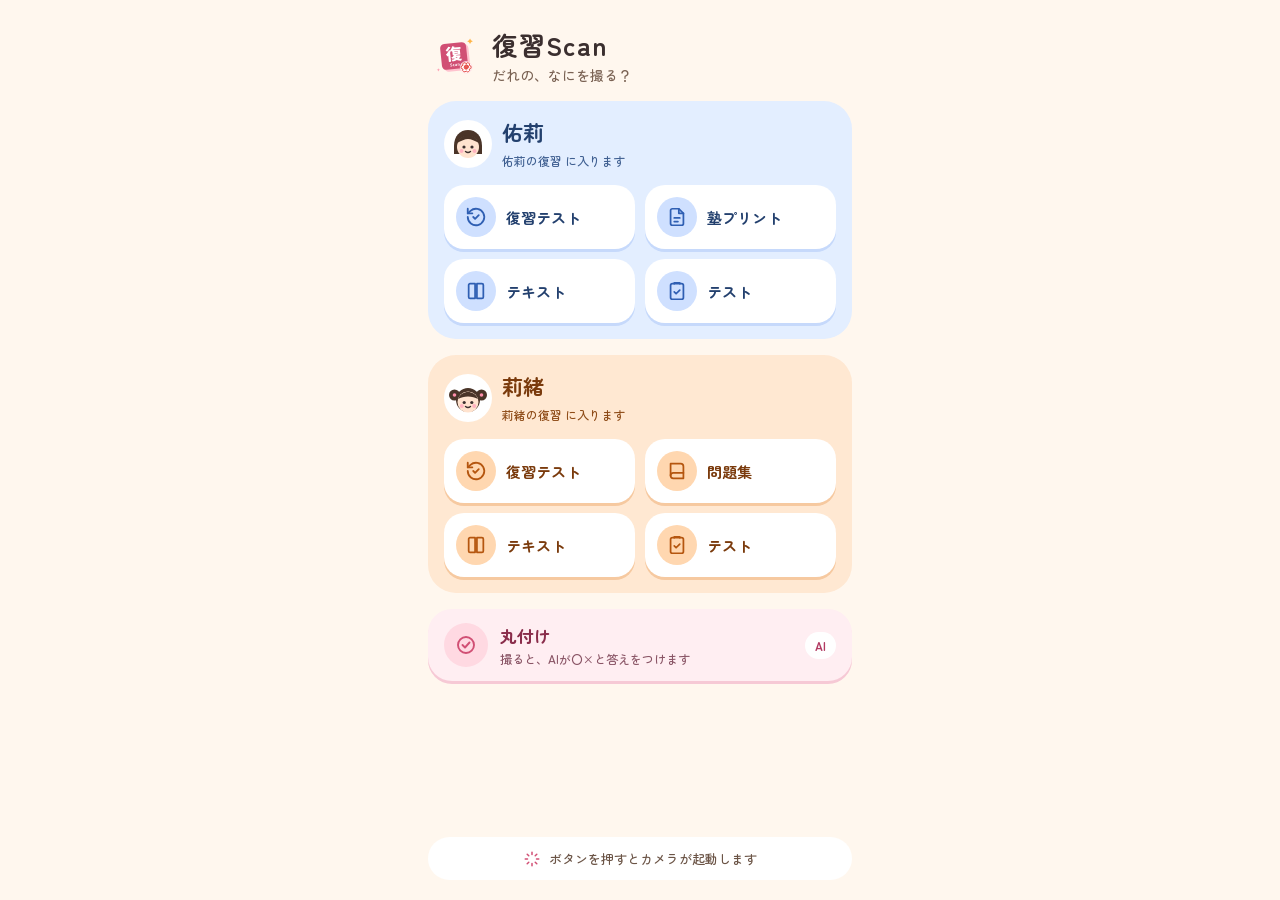
==== commit 9dd5bcba: "Rename to 復習Scan, new icon (C3-5 改), 莉緒の復習, add 復習テスト buttons first for both children Co-Authored-By" ====
--- a/index.html
+++ b/index.html
@@ -4,8 +4,8 @@
 <meta charset="utf-8">
 <meta name="viewport" content="width=device-width, initial-scale=1, maximum-scale=1, user-scalable=no">
 <meta name="theme-color" content="#fff7ee">
-<link rel="icon" href="data:image/svg+xml,%3Csvg xmlns='http://www.w3.org/2000/svg' viewBox='0 0 240 240'%3E%3Ccircle cx='120' cy='120' r='120' fill='%23d14f74'/%3E%3Cpath d='M58 96V74Q58 58 74 58H96M144 58H166Q182 58 182 74V96M182 144V166Q182 182 166 182H144M96 182H74Q58 182 58 166V144' fill='none' stroke='%23fff' stroke-width='14' stroke-linecap='round'/%3E%3Cpath d='M96 78H136L156 98V158Q156 168 146 168H96Q86 168 86 158V88Q86 78 96 78Z' fill='%23fff'/%3E%3Ccircle cx='108' cy='120' r='8' fill='%233b2f2f'/%3E%3Cpath d='M125 122Q132 113 139 122' fill='none' stroke='%233b2f2f' stroke-width='8' stroke-linecap='round'/%3E%3C/svg%3E">
-<title>かんたんスキャン</title>
+<link rel="icon" href="data:image/svg+xml,%3Csvg xmlns='http://www.w3.org/2000/svg' viewBox='0 0 240 240'%3E%3Ccircle cx='120' cy='120' r='120' fill='%23fff7ee'/%3E%3Cg transform='rotate%28-6 120 120%29'%3E%3Crect x='70' y='70' width='120' height='120' rx='20' fill='%23ffc2ce'/%3E%3Crect x='60' y='60' width='120' height='120' rx='20' fill='%23d14f74'/%3E%3Cpath d='M123.9 107.4H139.9V109.5H123.9ZM123.9 99.2H139.9V101.3H123.9ZM98.4 74.8C95.5 79.5 89.5 85.6 84.4 89.2C86.1 91.2 88.7 94.9 90 97.1C96.1 92.5 103.1 85.2 107.9 78.6ZM99.5 91.2C96 98.2 89.8 105.1 83.9 109.4C85.6 111.8 88.4 117.3 89.4 119.6C90.9 118.4 92.3 117.1 93.8 115.6V145.2H103.8V103.4C105.4 101 106.9 98.6 108.2 96.1C110.1 97.5 112 98.8 113.2 99.8L114.4 98.5V116H120.4C116.7 120.5 111.5 124.5 106 127.1C108 128.6 111.7 131.9 113.3 133.6C114.9 132.7 116.5 131.6 118.1 130.4C119.1 131.6 120.3 132.7 121.4 133.6C116.8 135 111.7 135.9 106.2 136.5C107.9 138.6 109.9 142.5 110.7 145C118 143.9 124.8 142.2 130.8 139.7C136.2 142.3 142.7 144 150.1 145C151.3 142.3 154 138.2 156.1 136.2C150.6 135.7 145.6 134.9 141.2 133.8C145.3 130.6 148.6 126.7 151 121.8L144.5 118.8L142.8 119.1H129.4C130.2 118.1 130.9 117.1 131.6 116H149.9V92.6H118.9L120.6 90H153.7V81.4H125L126.5 77.3L116 74.8C113.9 81.8 109.8 88.7 104.7 93.2ZM125.7 126.2H136.2C134.7 127.5 132.9 128.8 130.9 129.9C128.9 128.8 127.2 127.6 125.7 126.2Z' fill='%23fff'/%3E%3Cpath d='M102.9 166.9C106 166.9 107.8 165.1 107.8 162.9C107.8 161 106.8 159.9 105.2 159.2L103.4 158.5C102.3 158.1 101.3 157.7 101.3 156.8C101.3 155.9 102.1 155.4 103.2 155.4C104.4 155.4 105.2 155.8 106.1 156.5L107.4 154.8C106.4 153.7 104.8 153.1 103.2 153.1C100.6 153.1 98.6 154.8 98.6 156.9C98.6 158.9 100 160 101.3 160.5L103.1 161.3C104.3 161.8 105.1 162.1 105.1 163.1C105.1 164 104.4 164.6 103 164.6C101.8 164.6 100.6 164 99.6 163.1L98.1 165C99.4 166.2 101.2 166.9 102.9 166.9ZM115.3 166.9C116.4 166.9 117.6 166.5 118.6 165.7L117.5 163.9C117 164.4 116.3 164.8 115.6 164.8C114.1 164.8 113.1 163.5 113.1 161.6C113.1 159.7 114.1 158.5 115.6 158.5C116.2 158.5 116.7 158.7 117.2 159.1L118.4 157.5C117.7 156.8 116.7 156.3 115.5 156.3C112.8 156.3 110.4 158.3 110.4 161.6C110.4 165 112.5 166.9 115.3 166.9ZM123.9 166.9C125.1 166.9 126.1 166.4 127 165.6H127.1L127.3 166.7H129.4V160.8C129.4 157.9 128.1 156.3 125.5 156.3C124 156.3 122.5 156.9 121.3 157.7L122.3 159.4C123.2 158.9 124.1 158.5 125.1 158.5C126.3 158.5 126.7 159.2 126.8 160.2C122.7 160.6 121 161.8 121 163.9C121 165.6 122.1 166.9 123.9 166.9ZM124.8 164.8C124 164.8 123.5 164.5 123.5 163.7C123.5 162.8 124.3 162.1 126.8 161.8V163.9C126.1 164.5 125.6 164.8 124.8 164.8ZM133.1 166.7H135.8V159.7C136.5 159 137 158.6 137.8 158.6C138.8 158.6 139.3 159.1 139.3 160.7V166.7H141.9V160.4C141.9 157.8 141 156.3 138.8 156.3C137.4 156.3 136.4 157 135.5 157.9H135.5L135.3 156.6H133.1Z' fill='%23fff'/%3E%3C/g%3E%3Cpath d='M194 39Q196.34 49.66 207 52Q196.34 54.34 194 65Q191.66 54.34 181 52Q191.66 49.66 194 39Z' fill='%23ffb547'/%3E%3Cpath d='M48 176Q49.44 182.56 56 184Q49.44 185.44 48 192Q46.56 185.44 40 184Q46.56 182.56 48 176Z' fill='%23ff9fb4'/%3E%3Ccircle cx='176' cy='172' r='27' fill='%23fff' stroke='%23ffd9e2' stroke-width='3'/%3E%3Cg transform='translate%28176 172%29 scale%280.5%29' fill='none' stroke='%23e0322b' stroke-width='8' stroke-linecap='round' stroke-linejoin='round'%3E%3Cpath d='M0 -34A17 17 0 0 1 29.44 -17A17 17 0 0 1 29.44 17A17 17 0 0 1 0 34A17 17 0 0 1 -29.44 17A17 17 0 0 1 -29.44 -17A17 17 0 0 1 0 -34Z'/%3E%3Cpath d='M0 0A3 3 0 0 1 6 0A6 6 0 0 1 -6 0A9 9 0 0 1 12 0A12 12 0 0 1 -12 0A15 15 0 0 1 18 0A18 18 0 0 1 -18 0A21 21 0 0 1 24 0'/%3E%3C/g%3E%3C/svg%3E">
+<title>復習Scan</title>
 <link rel="preconnect" href="https://fonts.googleapis.com">
 <link rel="preconnect" href="https://fonts.gstatic.com" crossorigin>
 <link href="https://fonts.googleapis.com/css2?family=Zen+Maru+Gothic:wght@500;700&family=Klee+One:wght@600&display=swap" rel="stylesheet">
@@ -31,11 +31,11 @@
 .kidHead span{font-size:12px;font-weight:500}
 .yuri h2{color:#23406e}.yuri .kidHead span{color:#3f5f91}
 .rio h2{color:#7a3a0c}.rio .kidHead span{color:#8e4b17}
-.tiles{display:grid;grid-template-columns:repeat(3,minmax(0,1fr));gap:10px}
-.tile{min-height:108px;padding:14px 4px 12px;background:#fff;border-radius:22px;display:flex;flex-direction:column;align-items:center;justify-content:center;gap:8px;transition:transform .08s}
+.tiles{display:grid;grid-template-columns:repeat(2,minmax(0,1fr));gap:10px}
+.tile{min-height:64px;padding:10px 12px;background:#fff;border-radius:20px;display:flex;flex-direction:row;align-items:center;justify-content:flex-start;gap:10px;transition:transform .08s;text-align:left}
 .tile:active{transform:translateY(2px)}
 .yuri .tile{box-shadow:0 3px 0 #c6d9fb}.rio .tile{box-shadow:0 3px 0 #f6c9a0}
-.tile .ic{width:50px;height:50px;border-radius:50%;display:flex;align-items:center;justify-content:center}
+.tile .ic{width:40px;height:40px;border-radius:50%;display:flex;align-items:center;justify-content:center;flex:0 0 auto}
 .yuri .ic{background:#cfe0ff}.rio .ic{background:#ffd7b0}
 .tile b{font-size:15px;font-weight:700}
 .yuri .tile b{color:#23406e}.rio .tile b{color:#7a3a0c}
@@ -222,8 +222,8 @@
 <section id="home" class="screen active">
   <div class="homeIn">
     <div class="logoRow">
-      <div class="logo" style="background:none"><svg aria-hidden="true" width="52" height="52" viewBox="0 0 240 240"><circle cx="120" cy="120" r="120" fill="#d14f74"/><g fill="none" stroke="#fff" stroke-width="13" stroke-linecap="round" stroke-linejoin="round"><path d="M58 96V74Q58 58 74 58H96"/><path d="M144 58H166Q182 58 182 74V96"/><path d="M182 144V166Q182 182 166 182H144"/><path d="M96 182H74Q58 182 58 166V144"/></g><path d="M96 78H136L156 98V158Q156 168 146 168H96Q86 168 86 158V88Q86 78 96 78Z" fill="#fff"/><path d="M136 78V92Q136 98 142 98H156Z" fill="#ffc2ce"/><circle cx="108" cy="120" r="6.5" fill="#3b2f2f"/><path d="M125 122Q132 113 139 122" fill="none" stroke="#3b2f2f" stroke-width="6" stroke-linecap="round"/><ellipse cx="101" cy="135" rx="7" ry="5" fill="#ffb3c1"/><ellipse cx="141" cy="135" rx="7" ry="5" fill="#ffb3c1"/></svg></div>
-      <div><h1>かんたんスキャン</h1><p>だれの、なにを撮る？</p></div>
+      <div class="logo" style="background:none"><svg aria-hidden="true" width="52" height="52" viewBox="0 0 240 240"><circle cx="120" cy="120" r="120" fill="#fff7ee"/><g transform="rotate(-6 120 120)"><rect x="70" y="70" width="120" height="120" rx="20" fill="#ffc2ce"/><rect x="60" y="60" width="120" height="120" rx="20" fill="#d14f74"/><path d="M123.9 107.4H139.9V109.5H123.9ZM123.9 99.2H139.9V101.3H123.9ZM98.4 74.8C95.5 79.5 89.5 85.6 84.4 89.2C86.1 91.2 88.7 94.9 90 97.1C96.1 92.5 103.1 85.2 107.9 78.6ZM99.5 91.2C96 98.2 89.8 105.1 83.9 109.4C85.6 111.8 88.4 117.3 89.4 119.6C90.9 118.4 92.3 117.1 93.8 115.6V145.2H103.8V103.4C105.4 101 106.9 98.6 108.2 96.1C110.1 97.5 112 98.8 113.2 99.8L114.4 98.5V116H120.4C116.7 120.5 111.5 124.5 106 127.1C108 128.6 111.7 131.9 113.3 133.6C114.9 132.7 116.5 131.6 118.1 130.4C119.1 131.6 120.3 132.7 121.4 133.6C116.8 135 111.7 135.9 106.2 136.5C107.9 138.6 109.9 142.5 110.7 145C118 143.9 124.8 142.2 130.8 139.7C136.2 142.3 142.7 144 150.1 145C151.3 142.3 154 138.2 156.1 136.2C150.6 135.7 145.6 134.9 141.2 133.8C145.3 130.6 148.6 126.7 151 121.8L144.5 118.8L142.8 119.1H129.4C130.2 118.1 130.9 117.1 131.6 116H149.9V92.6H118.9L120.6 90H153.7V81.4H125L126.5 77.3L116 74.8C113.9 81.8 109.8 88.7 104.7 93.2ZM125.7 126.2H136.2C134.7 127.5 132.9 128.8 130.9 129.9C128.9 128.8 127.2 127.6 125.7 126.2Z" fill="#fff"/><path d="M102.9 166.9C106 166.9 107.8 165.1 107.8 162.9C107.8 161 106.8 159.9 105.2 159.2L103.4 158.5C102.3 158.1 101.3 157.7 101.3 156.8C101.3 155.9 102.1 155.4 103.2 155.4C104.4 155.4 105.2 155.8 106.1 156.5L107.4 154.8C106.4 153.7 104.8 153.1 103.2 153.1C100.6 153.1 98.6 154.8 98.6 156.9C98.6 158.9 100 160 101.3 160.5L103.1 161.3C104.3 161.8 105.1 162.1 105.1 163.1C105.1 164 104.4 164.6 103 164.6C101.8 164.6 100.6 164 99.6 163.1L98.1 165C99.4 166.2 101.2 166.9 102.9 166.9ZM115.3 166.9C116.4 166.9 117.6 166.5 118.6 165.7L117.5 163.9C117 164.4 116.3 164.8 115.6 164.8C114.1 164.8 113.1 163.5 113.1 161.6C113.1 159.7 114.1 158.5 115.6 158.5C116.2 158.5 116.7 158.7 117.2 159.1L118.4 157.5C117.7 156.8 116.7 156.3 115.5 156.3C112.8 156.3 110.4 158.3 110.4 161.6C110.4 165 112.5 166.9 115.3 166.9ZM123.9 166.9C125.1 166.9 126.1 166.4 127 165.6H127.1L127.3 166.7H129.4V160.8C129.4 157.9 128.1 156.3 125.5 156.3C124 156.3 122.5 156.9 121.3 157.7L122.3 159.4C123.2 158.9 124.1 158.5 125.1 158.5C126.3 158.5 126.7 159.2 126.8 160.2C122.7 160.6 121 161.8 121 163.9C121 165.6 122.1 166.9 123.9 166.9ZM124.8 164.8C124 164.8 123.5 164.5 123.5 163.7C123.5 162.8 124.3 162.1 126.8 161.8V163.9C126.1 164.5 125.6 164.8 124.8 164.8ZM133.1 166.7H135.8V159.7C136.5 159 137 158.6 137.8 158.6C138.8 158.6 139.3 159.1 139.3 160.7V166.7H141.9V160.4C141.9 157.8 141 156.3 138.8 156.3C137.4 156.3 136.4 157 135.5 157.9H135.5L135.3 156.6H133.1Z" fill="#fff"/></g><path d="M194 39Q196.34 49.66 207 52Q196.34 54.34 194 65Q191.66 54.34 181 52Q191.66 49.66 194 39Z" fill="#ffb547"/><path d="M48 176Q49.44 182.56 56 184Q49.44 185.44 48 192Q46.56 185.44 40 184Q46.56 182.56 48 176Z" fill="#ff9fb4"/><circle cx="176" cy="172" r="27" fill="#fff" stroke="#ffd9e2" stroke-width="3"/><g transform="translate(176 172) scale(0.5)" fill="none" stroke="#e0322b" stroke-width="8" stroke-linecap="round" stroke-linejoin="round"><path d="M0 -34A17 17 0 0 1 29.44 -17A17 17 0 0 1 29.44 17A17 17 0 0 1 0 34A17 17 0 0 1 -29.44 17A17 17 0 0 1 -29.44 -17A17 17 0 0 1 0 -34Z"/><path d="M0 0A3 3 0 0 1 6 0A6 6 0 0 1 -6 0A9 9 0 0 1 12 0A12 12 0 0 1 -12 0A15 15 0 0 1 18 0A18 18 0 0 1 -18 0A21 21 0 0 1 24 0"/></g></svg></div>
+      <div><h1>復習Scan</h1><p>だれの、なにを撮る？</p></div>
     </div>
 
     <section class="kid yuri">
@@ -232,21 +232,23 @@
         <div><h2>佑莉</h2><span>佑莉の復習 に入ります</span></div>
       </div>
       <div class="tiles">
-        <button class="tile" data-dest="yuri-print"><span class="ic"><svg aria-hidden="true" width="26" height="26" viewBox="0 0 24 24" fill="none" stroke="#2f5fb3" stroke-width="1.9" stroke-linecap="round" stroke-linejoin="round"><path d="M14 3H7a2 2 0 0 0-2 2v14a2 2 0 0 0 2 2h10a2 2 0 0 0 2-2V8z"/><path d="M14 3v5h5"/><path d="M9 13h6M9 17h4"/></svg></span><b>塾プリント</b></button>
-        <button class="tile" data-dest="yuri-text"><span class="ic"><svg aria-hidden="true" width="26" height="26" viewBox="0 0 24 24" fill="none" stroke="#2f5fb3" stroke-width="1.9" stroke-linecap="round" stroke-linejoin="round"><path d="M4 5.5A1.5 1.5 0 0 1 5.5 4H11v16H5.5A1.5 1.5 0 0 1 4 18.5z"/><path d="M20 5.5A1.5 1.5 0 0 0 18.5 4H13v16h5.5a1.5 1.5 0 0 0 1.5-1.5z"/></svg></span><b>テキスト</b></button>
-        <button class="tile" data-dest="yuri-test"><span class="ic"><svg aria-hidden="true" width="26" height="26" viewBox="0 0 24 24" fill="none" stroke="#2f5fb3" stroke-width="1.9" stroke-linecap="round" stroke-linejoin="round"><rect x="5" y="4" width="14" height="17" rx="2"/><path d="M9 4V3h6v1"/><path d="m9 13 2 2 4-4"/></svg></span><b>テスト</b></button>
+        <button class="tile" data-dest="yuri-review"><span class="ic"><svg aria-hidden="true" width="22" height="22" viewBox="0 0 24 24" fill="none" stroke="#2f5fb3" stroke-width="2" stroke-linecap="round" stroke-linejoin="round"><path d="M3 12a9 9 0 1 0 3-6.7L3 8"/><path d="M3 3v5h5"/><path d="m9 12 2 2 4-4"/></svg></span><b>復習テスト</b></button>
+        <button class="tile" data-dest="yuri-print"><span class="ic"><svg aria-hidden="true" width="22" height="22" viewBox="0 0 24 24" fill="none" stroke="#2f5fb3" stroke-width="1.9" stroke-linecap="round" stroke-linejoin="round"><path d="M14 3H7a2 2 0 0 0-2 2v14a2 2 0 0 0 2 2h10a2 2 0 0 0 2-2V8z"/><path d="M14 3v5h5"/><path d="M9 13h6M9 17h4"/></svg></span><b>塾プリント</b></button>
+        <button class="tile" data-dest="yuri-text"><span class="ic"><svg aria-hidden="true" width="22" height="22" viewBox="0 0 24 24" fill="none" stroke="#2f5fb3" stroke-width="1.9" stroke-linecap="round" stroke-linejoin="round"><path d="M4 5.5A1.5 1.5 0 0 1 5.5 4H11v16H5.5A1.5 1.5 0 0 1 4 18.5z"/><path d="M20 5.5A1.5 1.5 0 0 0 18.5 4H13v16h5.5a1.5 1.5 0 0 0 1.5-1.5z"/></svg></span><b>テキスト</b></button>
+        <button class="tile" data-dest="yuri-test"><span class="ic"><svg aria-hidden="true" width="22" height="22" viewBox="0 0 24 24" fill="none" stroke="#2f5fb3" stroke-width="1.9" stroke-linecap="round" stroke-linejoin="round"><rect x="5" y="4" width="14" height="17" rx="2"/><path d="M9 4V3h6v1"/><path d="m9 13 2 2 4-4"/></svg></span><b>テスト</b></button>
       </div>
     </section>
 
     <section class="kid rio">
       <div class="kidHead">
         <svg role="img" aria-label="莉緒" width="48" height="48" viewBox="0 0 48 48"><circle cx="24" cy="24" r="24" fill="#fff"/><circle cx="10.5" cy="21" r="5.5" fill="#4a3428"/><circle cx="37.5" cy="21" r="5.5" fill="#4a3428"/><circle cx="24" cy="26" r="12" fill="#4a3428"/><circle cx="24" cy="28" r="10.5" fill="#ffe3cf"/><path d="M14 25c2-5 6-7 10-7s8 2 10 7c-3-1.5-6-2.5-10-2.5s-7 1-10 2.5z" fill="#4a3428"/><circle cx="10.5" cy="21" r="1.8" fill="#ff8fab"/><circle cx="37.5" cy="21" r="1.8" fill="#ff8fab"/><circle cx="20.2" cy="28.5" r="1.6" fill="#3b2f2f"/><circle cx="27.8" cy="28.5" r="1.6" fill="#3b2f2f"/><circle cx="17.8" cy="32" r="2" fill="#ffb3c1"/><circle cx="30.2" cy="32" r="2" fill="#ffb3c1"/><path d="M21.5 32.5q2.5 2 5 0" fill="none" stroke="#3b2f2f" stroke-width="1.4" stroke-linecap="round"/></svg>
-        <div><h2>莉緒</h2><span>莉緒問題集 に入ります</span></div>
+        <div><h2>莉緒</h2><span>莉緒の復習 に入ります</span></div>
       </div>
       <div class="tiles">
-        <button class="tile" data-dest="rio-book"><span class="ic"><svg aria-hidden="true" width="26" height="26" viewBox="0 0 24 24" fill="none" stroke="#b5560f" stroke-width="1.9" stroke-linecap="round" stroke-linejoin="round"><path d="M5 4h11a3 3 0 0 1 3 3v13H8a3 3 0 0 1-3-3z"/><path d="M5 17a3 3 0 0 1 3-3h11"/></svg></span><b>問題集</b></button>
-        <button class="tile" data-dest="rio-text"><span class="ic"><svg aria-hidden="true" width="26" height="26" viewBox="0 0 24 24" fill="none" stroke="#b5560f" stroke-width="1.9" stroke-linecap="round" stroke-linejoin="round"><path d="M4 5.5A1.5 1.5 0 0 1 5.5 4H11v16H5.5A1.5 1.5 0 0 1 4 18.5z"/><path d="M20 5.5A1.5 1.5 0 0 0 18.5 4H13v16h5.5a1.5 1.5 0 0 0 1.5-1.5z"/></svg></span><b>テキスト</b></button>
-        <button class="tile" data-dest="rio-test"><span class="ic"><svg aria-hidden="true" width="26" height="26" viewBox="0 0 24 24" fill="none" stroke="#b5560f" stroke-width="1.9" stroke-linecap="round" stroke-linejoin="round"><rect x="5" y="4" width="14" height="17" rx="2"/><path d="M9 4V3h6v1"/><path d="m9 13 2 2 4-4"/></svg></span><b>テスト</b></button>
+        <button class="tile" data-dest="rio-review"><span class="ic"><svg aria-hidden="true" width="22" height="22" viewBox="0 0 24 24" fill="none" stroke="#b5560f" stroke-width="2" stroke-linecap="round" stroke-linejoin="round"><path d="M3 12a9 9 0 1 0 3-6.7L3 8"/><path d="M3 3v5h5"/><path d="m9 12 2 2 4-4"/></svg></span><b>復習テスト</b></button>
+        <button class="tile" data-dest="rio-book"><span class="ic"><svg aria-hidden="true" width="22" height="22" viewBox="0 0 24 24" fill="none" stroke="#b5560f" stroke-width="1.9" stroke-linecap="round" stroke-linejoin="round"><path d="M5 4h11a3 3 0 0 1 3 3v13H8a3 3 0 0 1-3-3z"/><path d="M5 17a3 3 0 0 1 3-3h11"/></svg></span><b>問題集</b></button>
+        <button class="tile" data-dest="rio-text"><span class="ic"><svg aria-hidden="true" width="22" height="22" viewBox="0 0 24 24" fill="none" stroke="#b5560f" stroke-width="1.9" stroke-linecap="round" stroke-linejoin="round"><path d="M4 5.5A1.5 1.5 0 0 1 5.5 4H11v16H5.5A1.5 1.5 0 0 1 4 18.5z"/><path d="M20 5.5A1.5 1.5 0 0 0 18.5 4H13v16h5.5a1.5 1.5 0 0 0 1.5-1.5z"/></svg></span><b>テキスト</b></button>
+        <button class="tile" data-dest="rio-test"><span class="ic"><svg aria-hidden="true" width="22" height="22" viewBox="0 0 24 24" fill="none" stroke="#b5560f" stroke-width="1.9" stroke-linecap="round" stroke-linejoin="round"><rect x="5" y="4" width="14" height="17" rx="2"/><path d="M9 4V3h6v1"/><path d="m9 13 2 2 4-4"/></svg></span><b>テスト</b></button>
       </div>
     </section>
 
@@ -447,7 +449,7 @@
 <script>
 'use strict';
 /* =========================================================
-   かんたんスキャン — 選んだフォルダ用に撮って、PDFにしてドライブへ
+   復習Scan（旧かんたんスキャン） — 選んだフォルダ用に撮って、PDFにしてドライブへ
    画像の処理はすべてスマホの中で行います（外には送りません）
    ========================================================= */
 const MAX_SRC = 4096;   // 元画像の長辺（px）
@@ -1029,14 +1031,18 @@
 }
 
 /* ======================= 送り先 ======================= */
+function destPath(d, sep){ return d.root ? d.parent+'（フォルダに直接）' : d.parent+(sep||' › ')+d.folder; }
 const DEST = {
   // curve: 本の形（見開きが曲がる）なら湾曲補正をする。1枚もののプリントはまっすぐな4辺で合わせる
+  // root: フォルダの中に直接入れる（採点した復習テスト）。受け取り係には登録していないので、共有メニューで送る
+  'yuri-review':{child:'佑莉', kind:'復習テスト', parent:'佑莉の復習', folder:'佑莉の復習',          color:'#5b9dff', curve:false, root:true},
   'yuri-print': {child:'佑莉', kind:'塾プリント', parent:'佑莉の復習', folder:'【取込】塾プリント', color:'#5b9dff', curve:false},
   'yuri-text':  {child:'佑莉', kind:'テキスト',   parent:'佑莉の復習', folder:'【取込】テキスト',   color:'#5b9dff', curve:true},
   'yuri-test':  {child:'佑莉', kind:'テスト',     parent:'佑莉の復習', folder:'【取込】テスト',     color:'#5b9dff', curve:false},
-  'rio-book':   {child:'莉緒', kind:'問題集',     parent:'莉緒問題集', folder:'【取込】問題集',     color:'#f5a524', curve:true},
-  'rio-text':   {child:'莉緒', kind:'テキスト',   parent:'莉緒問題集', folder:'【取込】テキスト',   color:'#f5a524', curve:true},
-  'rio-test':   {child:'莉緒', kind:'テスト',     parent:'莉緒問題集', folder:'【取込】テスト',     color:'#f5a524', curve:false},
+  'rio-review': {child:'莉緒', kind:'復習テスト', parent:'莉緒の復習', folder:'莉緒の復習',          color:'#f5a524', curve:false, root:true},
+  'rio-book':   {child:'莉緒', kind:'問題集',     parent:'莉緒の復習', folder:'【取込】問題集',     color:'#f5a524', curve:true},
+  'rio-text':   {child:'莉緒', kind:'テキスト',   parent:'莉緒の復習', folder:'【取込】テキスト',   color:'#f5a524', curve:true},
+  'rio-test':   {child:'莉緒', kind:'テスト',     parent:'莉緒の復習', folder:'【取込】テスト',     color:'#f5a524', curve:false},
 };
 const LIVE = 384;          // 撮影中のふち検出の大きさ（px）
 
@@ -1121,7 +1127,7 @@
 function stamp(){ const d=new Date(), z=v=>String(v).padStart(2,'0'); return d.getFullYear()+z(d.getMonth()+1)+z(d.getDate())+'_'+z(d.getHours())+z(d.getMinutes()); }
 
 /* ======================= ① 送り先を選ぶ ======================= */
-// Androidアプリ（かんたんスキャン）の中で開いているとき
+// Androidアプリ（復習Scan）の中で開いているとき
 const NATIVE = !!(window.Android && typeof window.Android.scan === 'function');
 // 新しいアプリ（ドライブのスキャンとつなげる版）か
 const NATIVE_DRIVE = NATIVE && typeof window.Android.driveScan === 'function';
@@ -1489,7 +1495,7 @@
     const d = DEST[state.dest], pdf = await buildPdf(outs);
     Send.file = new File([pdf], d.child+'_'+d.kind+'_'+stamp()+'.pdf', {type:'application/pdf'}); Send.count = outs.length;
   }catch(e){ console.error(e); unbusy(); toast('PDFを作れませんでした'); return; }
-  if(upload){ await sendDirect(); return; }
+  if(upload && !DEST[state.dest].root){ await sendDirect(); return; }
   unbusy(); openShareSheet();
 }
 /* ---- ドライブのスキャンとつなぐ（アプリの中だけ） ---- */
@@ -1509,7 +1515,7 @@
     const row = document.createElement('div'); row.className = 'drow'+(on?' on':'');
     row.innerHTML = '<span class="dt"><b></b><small></small><span class="st"></span></span><button></button>';
     row.querySelector('b').textContent = d.child+' › '+d.kind;
-    row.querySelector('small').textContent = d.parent+' / '+d.folder;
+    row.querySelector('small').textContent = destPath(d, ' / ');
     const nm = typeof Drive.st.connected[k]==='string' ? Drive.st.connected[k] : '';
     row.querySelector('.st').textContent = on ? '✓ つながっています'+(nm && nm!=='つながっています' ? '（'+nm+'）' : '') : 'まだつないでいません';
     const btn = row.querySelector('button'); btn.textContent = on ? 'つなぎ直す' : 'つなぐ';
@@ -1549,7 +1555,7 @@
     state.dest = dest; const d = DEST[dest];
     Send.file = new File([u8], d.child+'_'+d.kind+'_'+stamp()+'.pdf', {type:'application/pdf'}); Send.count = pages; Send.b64 = b64;
   }catch(e){ console.error(e); unbusy(); toast('スキャンしたPDFを受け取れませんでした'); return; }
-  if(upload){ await sendDirect(); return; }
+  if(upload && !DEST[state.dest].root){ await sendDirect(); return; }
   unbusy(); openShareSheet();
 };
 window.onNativeScanCancel = ()=>toast('スキャンをやめました');
@@ -1581,7 +1587,7 @@
 function openShareSheet(){
   const d = DEST[state.dest], canShare = NATIVE || !!(navigator.canShare && navigator.canShare({files:[Send.file]}));
   $('#sendTitle').textContent = canShare ? 'ドライブに送ります（'+Send.count+'ページ）' : 'PDFを保存します（'+Send.count+'ページ）';
-  $('#sendWhere').textContent = d.parent+' › '+d.folder;
+  $('#sendWhere').textContent = destPath(d);
   $('#sendGo').textContent = canShare ? 'ドライブに送る' : 'PDFを保存';
   $('#sendMsg').textContent = canShare ? '次の画面で「ドライブ」を選び、保存先のフォルダをここにして「保存」を押してください。' : 'PDFをダウンロードします。あとで、このフォルダに入れてください。';
   $('#sendWrap').classList.add('on');
@@ -1602,11 +1608,11 @@
 function finishSent(mode){
   const d = DEST[state.dest];
   $('#sTitle').textContent = mode==='download' ? 'PDFを保存しました' : '送りました';
-  $('#sDest').textContent = d.child+' › '+d.folder;
+  $('#sDest').textContent = d.child+' › '+(d.root ? d.parent : d.folder);
   $('#sPages').textContent = Send.count+'ページ（PDF 1つ）';
   $('#sName').textContent = Send.file.name;
   $('#sNote').textContent = mode==='direct' ? 'フォルダに入りました。次の取り込みのときに、復習の仕組みが読み込みます'
-    : mode==='download' ? 'ダウンロードしたPDFを「'+d.parent+' › '+d.folder+'」に入れてください'
+    : mode==='download' ? 'ダウンロードしたPDFを「'+destPath(d)+'」に入れてください'
     : 'ドライブで「保存」まで押せていれば完了です。次の取り込みのときに、復習の仕組みが読み込みます';
   clearBatch(); Send.file=null; Send.b64=null; updateCamBar();
   show('sent');
